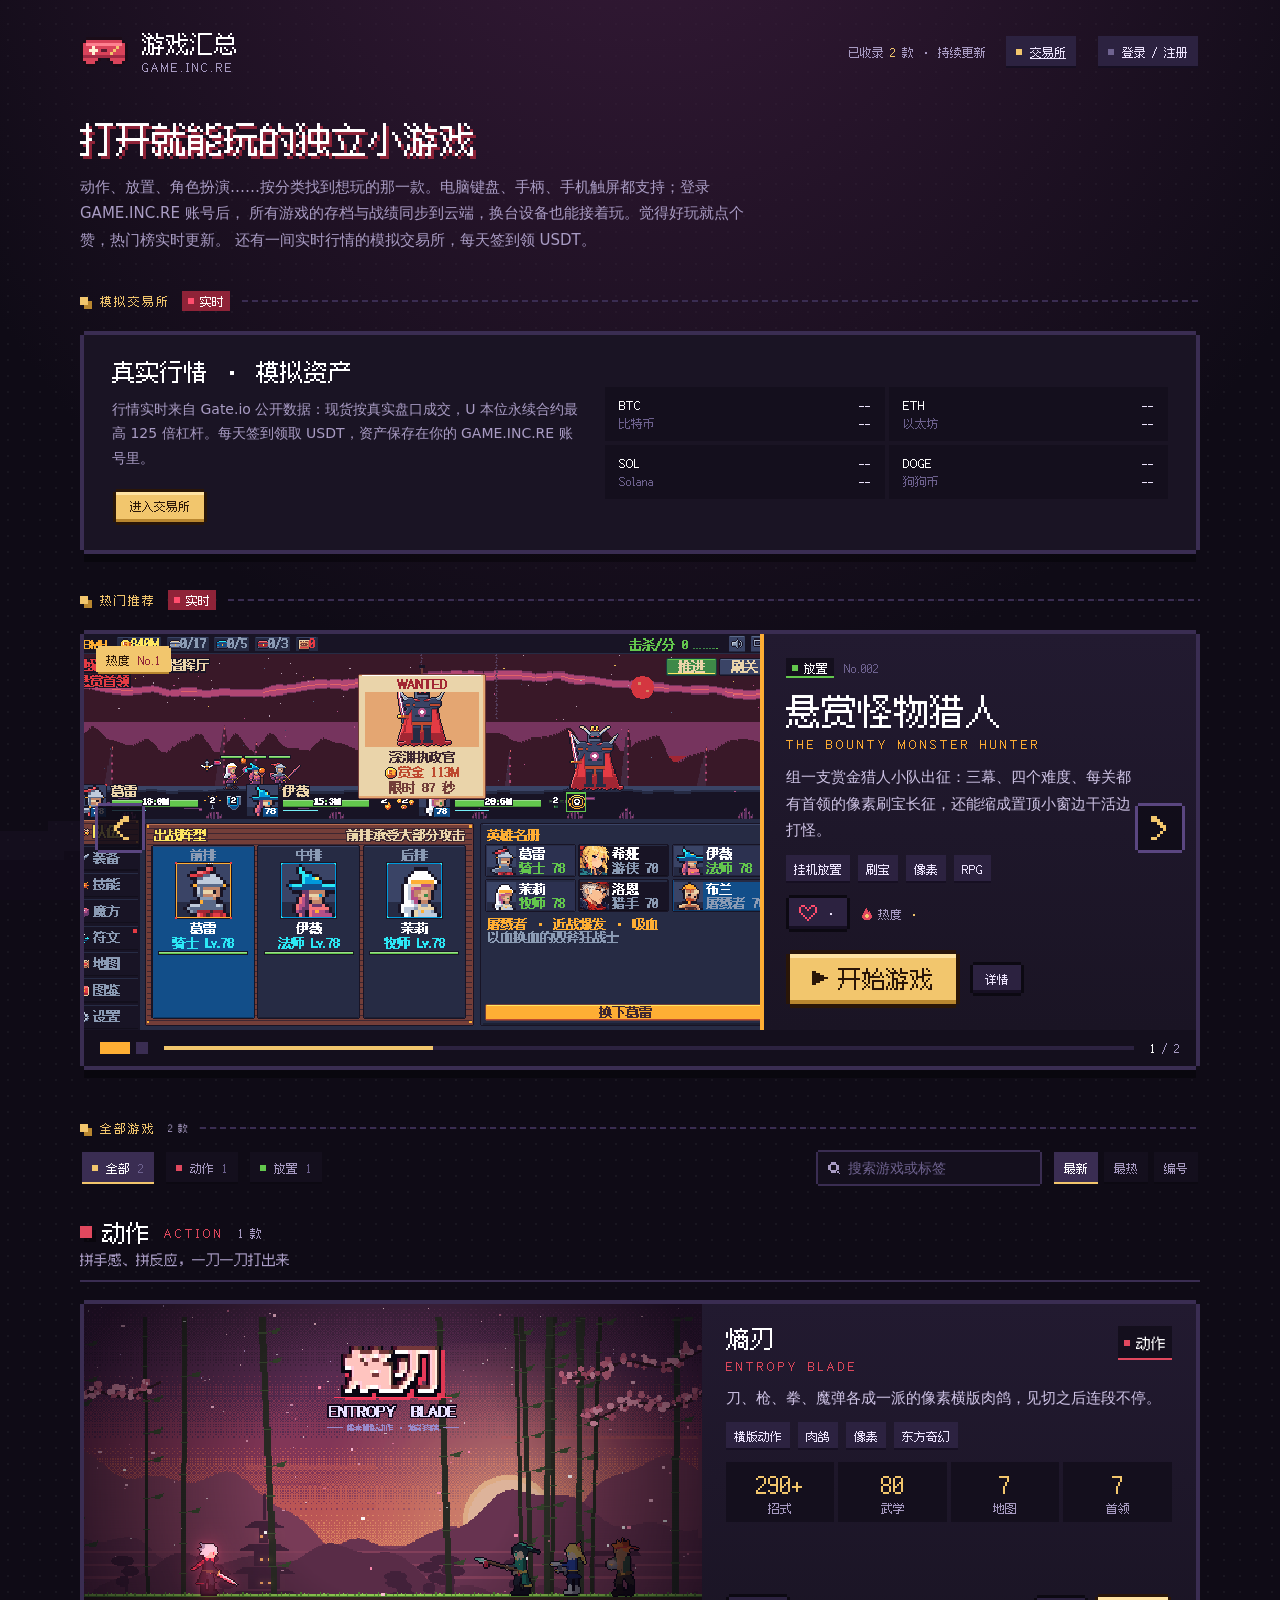
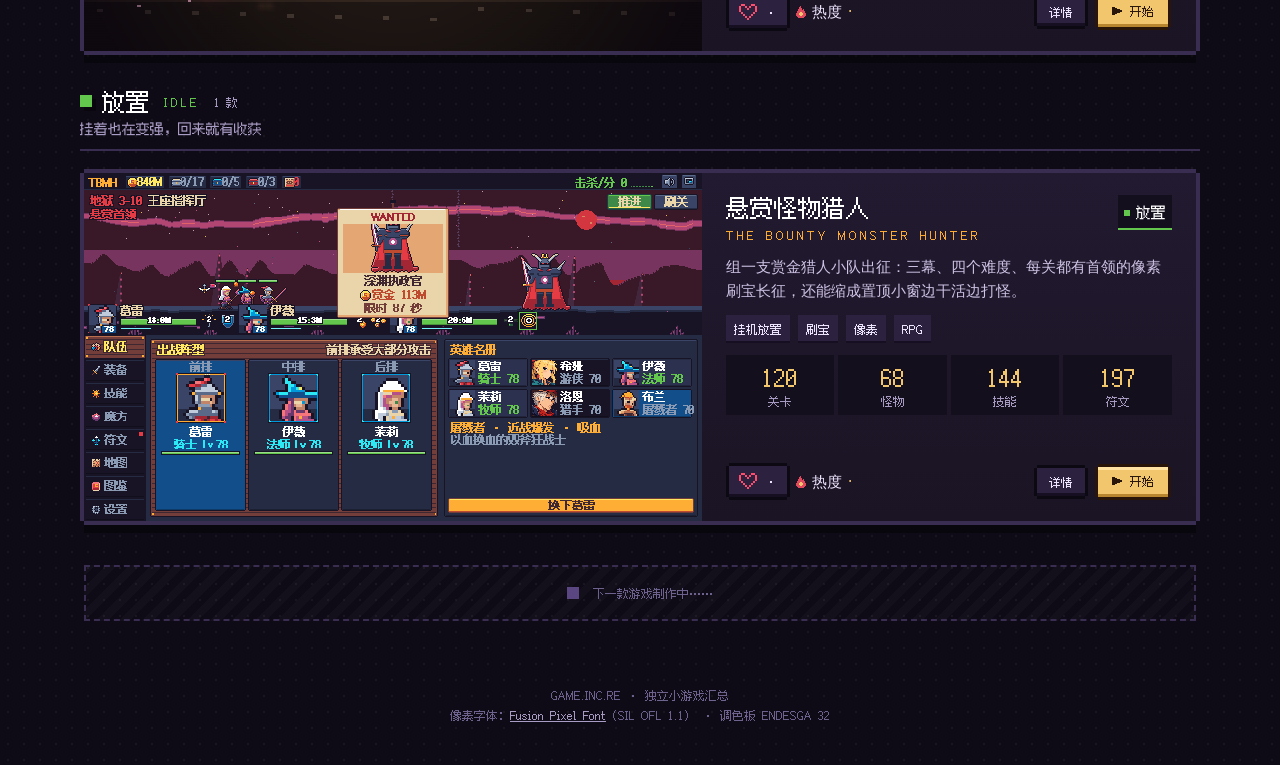
==== index.html @ 5e783536 "feat: add phase A simulated exchange Add Gate.io spot trading, daily check-in rewards, account trans" ====
<!DOCTYPE html>
<!-- GAME.INC.RE 汇总页：游戏目录、账号与模拟交易所入口。
     模拟交易所卡片使用原有像素组件，行情直接来自 Gate.io（规格 10）。
     交易资产摘要由 hub/account-ui.js 使用全站会话读取。 -->
<html lang="zh-CN">
  <head>
    <meta charset="utf-8" />
    <meta name="viewport" content="width=device-width, initial-scale=1, viewport-fit=cover" />
    <title>游戏汇总 · GAME.INC.RE</title>
    <meta
      name="description"
      content="打开就能玩的独立小游戏合集：像素横版动作肉鸽《熵刃》、像素挂机刷宝《悬赏怪物猎人》，更多游戏持续更新。电脑键盘、手柄、手机触屏都能玩。"
    />
    <meta name="theme-color" content="#0f0b16" />
    <meta property="og:type" content="website" />
    <meta property="og:site_name" content="游戏汇总 · GAME.INC.RE" />
    <meta property="og:title" content="游戏汇总 · GAME.INC.RE" />
    <meta property="og:description" content="打开就能玩的独立小游戏合集，热门游戏实时排行，按分类找到想玩的那一款。" />
    <meta property="og:url" content="https://game.inc.re/" />
    <meta property="og:image" content="https://game.inc.re/hub/entropy-blade-cover.png" />
    <meta name="twitter:card" content="summary_large_image" />
    <link rel="icon" type="image/svg+xml" href="hub/favicon.svg" />
    <link rel="apple-touch-icon" href="hub/icon-180.png" />
    <link rel="preload" href="hub/fusion-pixel-12.woff2" as="font" type="font/woff2" crossorigin />
    <style>
      @font-face {
        font-family: "FusionPixel";
        src: url("hub/fusion-pixel-12.woff2") format("woff2");
        font-display: swap;
      }
      :root {
        --bg: #0f0b16;
        --ink: #efe6ff;
        --muted: #a99cc4;
        --dim: #6f6390;
        --card: #1a1424;
        --card2: #221a30;
        --line: #3a2d52;
        --line-hi: #5a4680;
        --well: #140f1d;
        --chip: #2c2240;
        --gold: #f2c66d;
        --gold-d: #b8862f;
        --red: #e0485e;
        --red-d: #8f2338;
        --heart: #ff4d6d;
        --up: #63c74d;
        --down: #e0485e;
        --px: "FusionPixel", "Microsoft YaHei", "PingFang SC", monospace;
        --sans:
          system-ui, -apple-system, "PingFang SC", "Hiragino Sans GB", "Microsoft YaHei", "Noto Sans CJK SC", sans-serif;
      }
      * {
        box-sizing: border-box;
      }
      html {
        -webkit-text-size-adjust: 100%;
        scroll-behavior: smooth;
      }
      body {
        margin: 0;
        min-height: 100vh;
        color: var(--ink);
        font: 15px/1.75 var(--sans);
        background:
          radial-gradient(ellipse 90% 60% at 50% -12%, #3b1c3c 0%, rgba(59, 28, 60, 0) 70%),
          radial-gradient(rgba(255, 255, 255, 0.045) 1px, transparent 1.5px) 0 0 / 16px 16px,
          var(--bg);
        padding: env(safe-area-inset-top) env(safe-area-inset-right) env(safe-area-inset-bottom)
          env(safe-area-inset-left);
        overflow-x: hidden;
      }
      a {
        color: inherit;
      }
      img {
        display: block;
        max-width: 100%;
        height: auto;
      }
      button {
        font-family: inherit;
      }
      .px {
        font-family: var(--px);
        -webkit-font-smoothing: none;
        font-smooth: never;
        letter-spacing: 0;
      }
      .wrap {
        width: min(1120px, 100% - 40px);
        margin: 0 auto;
        position: relative;
        z-index: 1;
      }
      [hidden] {
        display: none !important;
      }
      .vh {
        position: absolute;
        width: 1px;
        height: 1px;
        overflow: hidden;
        clip-path: inset(50%);
        white-space: nowrap;
      }

      /* pixel frame: notched corners via four offset shadows */
      .frame {
        background: var(--card);
        box-shadow:
          0 -4px 0 0 var(--line),
          0 4px 0 0 var(--line),
          -4px 0 0 0 var(--line),
          4px 0 0 0 var(--line),
          0 12px 0 0 rgba(0, 0, 0, 0.35);
      }

      /* sky */
      #sky {
        position: fixed;
        inset: 0;
        pointer-events: none;
        z-index: 0;
        overflow: hidden;
      }
      #sky i {
        position: absolute;
        width: 2px;
        height: 2px;
        background: #fff;
        opacity: 0;
        animation: tw 4s steps(4) infinite;
      }
      #sky i.b {
        width: 4px;
        height: 4px;
        background: var(--gold);
      }
      @keyframes tw {
        0%,
        100% {
          opacity: 0;
        }
        50% {
          opacity: 0.8;
        }
      }
      .hills {
        position: fixed;
        left: 0;
        right: 0;
        bottom: 0;
        height: 22vh;
        min-height: 120px;
        pointer-events: none;
        z-index: 0;
        opacity: 0.4;
      }
      .hills svg {
        width: 100%;
        height: 100%;
        display: block;
      }

      /* header */
      .top {
        display: flex;
        align-items: center;
        justify-content: space-between;
        gap: 16px;
        padding: 28px 0 8px;
      }
      .brand {
        display: flex;
        align-items: center;
        gap: 14px;
        text-decoration: none;
      }
      .brand img {
        width: 48px;
        height: 48px;
        image-rendering: pixelated;
      }
      .brand b {
        display: block;
        font-size: 24px;
        line-height: 24px;
        font-weight: normal;
        color: #fff;
      }
      .brand small {
        display: block;
        font-size: 12px;
        line-height: 12px;
        margin-top: 6px;
        color: var(--muted);
        letter-spacing: 2px;
      }
      .count {
        font-size: 12px;
        color: var(--muted);
      }
      .count b {
        color: var(--gold);
        font-weight: normal;
      }
      .top-r {
        display: flex;
        align-items: center;
        gap: 18px;
      }
      .acct {
        display: inline-flex;
        align-items: center;
        gap: 8px;
        margin: 2px;
        padding: 8px 10px;
        border: 0;
        font: 12px/12px var(--px);
        color: var(--ink);
        background: var(--chip);
        cursor: pointer;
        box-shadow:
          0 -2px 0 0 var(--chip),
          0 2px 0 0 #160f22;
      }
      .acct:hover,
      .acct:focus-visible {
        outline: 0;
        background: var(--line);
        box-shadow:
          0 -2px 0 0 var(--line),
          0 2px 0 0 #160f22;
      }
      .acct i {
        width: 6px;
        height: 6px;
        background: var(--dim);
      }
      .acct.on i {
        background: var(--gold);
      }
      .acct.warn i {
        background: var(--red);
      }
      .acct i.xi {
        background: var(--gold);
      }
      /* 模拟交易所入口，规格 10.2 的像素组件与尺寸。 */
      .xch {
        margin: 8px 0 40px;
      }
      .xch-card {
        display: grid;
        grid-template-columns: minmax(0, 1fr) minmax(0, 1.2fr);
        gap: 24px;
        padding: 24px 28px;
        margin: 4px;
      }
      .xch-text h3 {
        margin: 0;
        font-size: 24px;
        line-height: 24px;
        font-weight: normal;
        color: #fff;
      }
      .xch-text p {
        margin: 14px 0 18px;
        color: var(--muted);
        font-size: 14px;
      }
      .xch-tk {
        display: grid;
        grid-template-columns: repeat(2, minmax(0, 1fr));
        gap: 4px;
        margin: 0;
        padding: 0;
        list-style: none;
        align-content: center;
      }
      .xch-tk li {
        display: grid;
        grid-template-columns: 1fr auto;
        gap: 6px 10px;
        padding: 12px 14px;
        background: var(--well);
      }
      .xch-tk a {
        display: contents;
        text-decoration: none;
      }
      .xch-tk b {
        font: 12px/12px var(--px);
        font-weight: normal;
        color: #fff;
      }
      .xch-tk .p {
        font: 12px/12px var(--px);
        color: var(--ink);
        text-align: right;
      }
      .xch-tk .c {
        grid-column: 2;
        font: 12px/12px var(--px);
        text-align: right;
      }
      .xch-tk .c.up {
        color: var(--up);
      }
      .xch-tk .c.down {
        color: var(--down);
      }
      .xch-tk small {
        font: 12px/12px var(--px);
        color: var(--dim);
      }
      @media (max-width: 860px) {
        .xch-card {
          grid-template-columns: 1fr;
          padding: 20px;
        }
      }

      .intro {
        padding: 30px 0 30px;
      }
      .intro h1 {
        margin: 0;
        font-size: 36px;
        line-height: 48px;
        font-weight: normal;
        color: #fff;
        text-shadow: 3px 3px 0 var(--red-d);
      }
      .intro p {
        margin: 12px 0 0;
        max-width: 46em;
        color: var(--muted);
      }

      .sec {
        display: flex;
        align-items: center;
        gap: 12px;
        margin: 0 0 24px;
        font-size: 12px;
        line-height: 12px;
        font-weight: normal;
        color: var(--gold);
        letter-spacing: 2px;
      }
      .sec::before {
        content: "";
        width: 8px;
        height: 8px;
        background: var(--gold);
        box-shadow: 4px 4px 0 var(--gold-d);
      }
      .sec::after {
        content: "";
        flex: 1;
        height: 2px;
        background: repeating-linear-gradient(90deg, var(--line) 0 6px, transparent 6px 10px);
        order: 9;
      }
      .sec small {
        color: var(--muted);
        letter-spacing: 0;
      }
      .live {
        display: inline-flex;
        align-items: center;
        gap: 6px;
        padding: 4px 6px;
        color: #fff;
        background: var(--red-d);
        letter-spacing: 0;
      }
      .live i {
        width: 6px;
        height: 6px;
        background: var(--heart);
        animation: blink 1.2s steps(1) infinite;
      }

      /* buttons */
      .btn {
        display: inline-flex;
        align-items: center;
        gap: 10px;
        padding: 12px 22px 14px;
        margin: 4px;
        border: 0;
        cursor: pointer;
        font: 24px/24px var(--px);
        color: #2a1608;
        text-decoration: none;
        background: var(--gold);
        box-shadow:
          inset 0 -4px 0 0 var(--gold-d),
          inset 0 4px 0 0 #ffe3a3,
          0 -4px 0 0 #2a1608,
          0 4px 0 0 #2a1608,
          -4px 0 0 0 #2a1608,
          4px 0 0 0 #2a1608;
      }
      .btn:hover {
        background: #ffd684;
      }
      .btn:active {
        transform: translateY(2px);
        box-shadow:
          inset 0 4px 0 0 var(--gold-d),
          0 -4px 0 0 #2a1608,
          0 4px 0 0 #2a1608,
          -4px 0 0 0 #2a1608,
          4px 0 0 0 #2a1608;
      }
      .btn svg {
        width: 16px;
        height: 16px;
      }
      .btn.sm {
        padding: 8px 14px 10px;
        font-size: 12px;
        line-height: 12px;
        gap: 8px;
        box-shadow:
          inset 0 -3px 0 0 var(--gold-d),
          inset 0 3px 0 0 #ffe3a3,
          0 -3px 0 0 #2a1608,
          0 3px 0 0 #2a1608,
          -3px 0 0 0 #2a1608,
          3px 0 0 0 #2a1608;
      }
      .btn.sm svg {
        width: 10px;
        height: 10px;
      }
      .ghost {
        display: inline-flex;
        align-items: center;
        gap: 8px;
        padding: 8px 12px;
        margin: 3px;
        border: 0;
        cursor: pointer;
        font: 12px/12px var(--px);
        color: var(--ink);
        background: var(--chip);
        box-shadow:
          0 -3px 0 0 #0c0912,
          0 3px 0 0 #0c0912,
          -3px 0 0 0 #0c0912,
          3px 0 0 0 #0c0912,
          inset 0 -3px 0 0 #160f22;
      }
      .ghost:hover,
      .ghost:focus-visible {
        outline: 0;
        background: var(--line);
      }

      /* like: pixel heart with a counter */
      .like {
        display: inline-flex;
        align-items: center;
        gap: 8px;
        margin: 3px;
        padding: 7px 10px 8px;
        border: 0;
        cursor: pointer;
        position: relative;
        font: 12px/12px var(--px);
        color: var(--ink);
        background: var(--chip);
        box-shadow:
          0 -3px 0 0 #0c0912,
          0 3px 0 0 #0c0912,
          -3px 0 0 0 #0c0912,
          3px 0 0 0 #0c0912,
          inset 0 -3px 0 0 #160f22;
      }
      .like svg {
        width: 18px;
        height: 16px;
        flex: none;
      }
      .like .o {
        fill: var(--heart);
      }
      .like .f {
        fill: transparent;
      }
      .like .h {
        fill: transparent;
      }
      .like:hover:not(:disabled) {
        background: var(--line);
      }
      .like:hover:not(:disabled) .f {
        fill: rgba(255, 77, 109, 0.35);
      }
      .like.on .f {
        fill: var(--heart);
      }
      .like.on .h {
        fill: #ffd0d9;
      }
      .like:disabled {
        cursor: default;
      }
      .like.off {
        opacity: 0.55;
      }
      .like b {
        font-weight: normal;
        min-width: 1ch;
      }
      .like.bump b {
        animation: bump 0.35s steps(3);
      }
      @keyframes bump {
        0% {
          transform: translateY(0);
        }
        40% {
          transform: translateY(-4px);
          color: var(--gold);
        }
        100% {
          transform: translateY(0);
        }
      }
      .like .sp {
        position: absolute;
        left: 18px;
        top: 14px;
        width: 4px;
        height: 4px;
        background: var(--heart);
        pointer-events: none;
        animation: pop 0.6s steps(6) forwards;
      }
      @keyframes pop {
        to {
          transform: translate(var(--dx), var(--dy));
          opacity: 0;
        }
      }

      /* hot carousel */
      .hot {
        margin-bottom: 56px;
      }
      .car {
        position: relative;
        margin: 4px;
      }
      .car-view {
        overflow: hidden;
      }
      .car-track {
        display: flex;
        margin: 0;
        padding: 0;
        list-style: none;
        transition: transform 0.55s cubic-bezier(0.2, 0.8, 0.2, 1);
      }
      .slide {
        flex: 0 0 100%;
        min-width: 0;
        display: grid;
        grid-template-columns: minmax(0, 1.55fr) minmax(0, 1fr);
      }
      .s-cover {
        position: relative;
        display: block;
        overflow: hidden;
        background: #000;
      }
      .s-cover img {
        width: 100%;
        height: 100%;
        aspect-ratio: 16 / 9;
        object-fit: cover;
        image-rendering: pixelated;
        transition: transform 0.3s steps(3);
      }
      .s-cover:hover img,
      .s-cover:focus-visible img {
        transform: scale(1.03);
      }
      .rank {
        position: absolute;
        left: 14px;
        top: 14px;
        display: inline-flex;
        align-items: center;
        gap: 8px;
        padding: 6px 8px;
        font: 12px/12px var(--px);
        color: #2a1608;
        background: var(--gold);
        box-shadow:
          0 -2px 0 0 var(--gold),
          0 2px 0 0 var(--gold-d),
          -2px 0 0 0 var(--gold),
          2px 0 0 0 var(--gold);
      }
      .rank b {
        font-weight: normal;
        color: var(--red-d);
      }
      .ribbon {
        position: absolute;
        right: 0;
        top: 18px;
        padding: 5px 10px 5px 14px;
        font: 12px/12px var(--px);
        color: #fff;
        background: var(--red);
        clip-path: polygon(8px 0, 100% 0, 100% 100%, 8px 100%, 0 50%);
      }
      .play {
        position: absolute;
        left: 50%;
        top: 50%;
        width: 72px;
        height: 72px;
        margin: -36px 0 0 -36px;
        background: rgba(15, 11, 22, 0.72);
        opacity: 0;
        transition: opacity 0.12s steps(2);
        box-shadow:
          0 -4px 0 0 var(--gold),
          0 4px 0 0 var(--gold),
          -4px 0 0 0 var(--gold),
          4px 0 0 0 var(--gold);
      }
      .play svg {
        width: 100%;
        height: 100%;
      }
      .s-cover:hover .play,
      .s-cover:focus-visible .play,
      .c-cover:hover .play,
      .c-cover:focus-visible .play {
        opacity: 1;
      }
      .s-info {
        display: flex;
        flex-direction: column;
        gap: 14px;
        padding: 24px 64px 22px 26px;
        background: linear-gradient(180deg, var(--card2), var(--card));
        box-shadow: inset 4px 0 0 0 var(--c);
        min-width: 0;
      }
      .kicker {
        display: flex;
        flex-wrap: wrap;
        align-items: center;
        gap: 10px;
        font-size: 12px;
        line-height: 12px;
        color: var(--dim);
      }
      .badge {
        background: var(--red);
        color: #fff;
        padding: 4px 6px;
        box-shadow:
          0 -2px 0 0 var(--red),
          0 2px 0 0 var(--red-d);
      }
      .cat {
        display: inline-flex;
        align-items: center;
        gap: 6px;
        padding: 4px 6px;
        color: #fff;
        background: #140f1d;
        box-shadow: inset 0 -2px 0 0 var(--cc);
      }
      .cat::before {
        content: "";
        width: 6px;
        height: 6px;
        background: var(--cc);
      }
      .s-info h3 {
        margin: 0;
        font-size: 36px;
        line-height: 36px;
        font-weight: normal;
        color: #fff;
      }
      .s-info h3 small,
      .card h3 small {
        display: block;
        margin-top: 10px;
        font-size: 12px;
        line-height: 12px;
        color: var(--c);
        letter-spacing: 3px;
      }
      .pitch {
        margin: 0;
        color: #cfc4e6;
        font-size: 15px;
      }
      .tags {
        display: flex;
        flex-wrap: wrap;
        gap: 8px;
        margin: 0;
        padding: 0;
        list-style: none;
      }
      .tags li {
        font-size: 12px;
        line-height: 12px;
        padding: 6px 8px;
        color: var(--ink);
        background: var(--chip);
        box-shadow:
          0 -2px 0 0 var(--chip),
          0 2px 0 0 #160f22;
      }
      .meta {
        display: flex;
        flex-wrap: wrap;
        align-items: center;
        gap: 12px;
        font-size: 12px;
        line-height: 12px;
        color: var(--muted);
      }
      .heat {
        display: inline-flex;
        align-items: center;
        gap: 6px;
      }
      .heat svg {
        width: 10px;
        height: 12px;
      }
      .heat b {
        color: var(--gold);
        font-weight: normal;
      }
      .acts {
        display: flex;
        flex-wrap: wrap;
        align-items: center;
        gap: 10px;
        margin-top: auto;
        padding-top: 4px;
      }
      .car-btn {
        position: absolute;
        top: calc(50% - 44px);
        z-index: 2;
        width: 44px;
        height: 44px;
        padding: 10px;
        border: 0;
        cursor: pointer;
        background: rgba(15, 11, 22, 0.82);
        box-shadow:
          0 -3px 0 0 var(--line-hi),
          0 3px 0 0 var(--line-hi),
          -3px 0 0 0 var(--line-hi),
          3px 0 0 0 var(--line-hi);
      }
      .car-btn:hover,
      .car-btn:focus-visible {
        outline: 0;
        background: var(--line);
        box-shadow:
          0 -3px 0 0 var(--gold),
          0 3px 0 0 var(--gold),
          -3px 0 0 0 var(--gold),
          3px 0 0 0 var(--gold);
      }
      .car-btn svg {
        display: block;
        width: 24px;
        height: 24px;
      }
      .car-btn path {
        fill: var(--gold);
      }
      .car-btn.prev {
        left: 14px;
      }
      .car-btn.next {
        right: 14px;
      }
      .car-foot {
        display: flex;
        align-items: center;
        gap: 16px;
        padding: 12px 16px;
        background: var(--well);
      }
      .car-dots {
        display: flex;
        gap: 6px;
        margin: 0;
        padding: 0;
        list-style: none;
      }
      .car-dots button {
        display: block;
        width: 12px;
        height: 12px;
        padding: 0;
        border: 0;
        cursor: pointer;
        background: var(--line);
        transition: width 0.2s steps(4);
      }
      .car-dots button[aria-current="true"] {
        width: 30px;
        background: var(--c, var(--gold));
      }
      .car-dots button:focus-visible {
        outline: 2px solid var(--gold);
        outline-offset: 2px;
      }
      .car-bar {
        flex: 1;
        height: 4px;
        background: var(--chip);
      }
      .car-bar i {
        display: block;
        height: 100%;
        width: 0;
        background: var(--gold);
      }
      .car-num {
        font-size: 12px;
        line-height: 12px;
        color: var(--muted);
      }
      .car-num b {
        color: #fff;
        font-weight: normal;
      }

      /* all games */
      .toolbar {
        display: flex;
        flex-wrap: wrap;
        align-items: center;
        justify-content: space-between;
        gap: 14px;
        margin: -8px 0 8px;
      }
      .chips {
        display: flex;
        flex-wrap: wrap;
        gap: 8px;
      }
      .chip {
        display: inline-flex;
        align-items: center;
        gap: 8px;
        margin: 2px;
        padding: 8px 10px;
        border: 0;
        cursor: pointer;
        font: 12px/12px var(--px);
        color: var(--muted);
        background: var(--well);
        box-shadow:
          0 -2px 0 0 var(--well),
          0 2px 0 0 #0c0912;
      }
      .chip i {
        width: 6px;
        height: 6px;
        background: var(--cc, var(--gold));
      }
      .chip em {
        font-style: normal;
        color: var(--dim);
      }
      .chip:hover,
      .chip:focus-visible {
        outline: 0;
        color: var(--ink);
        background: var(--chip);
      }
      .chip[aria-pressed="true"] {
        color: #fff;
        background: var(--line);
        box-shadow:
          0 -2px 0 0 var(--line),
          0 2px 0 0 var(--cc, var(--gold));
      }
      .tools-r {
        display: flex;
        flex-wrap: wrap;
        align-items: center;
        gap: 10px;
      }
      .search {
        display: flex;
        align-items: center;
        gap: 8px;
        margin: 2px;
        padding: 0 10px;
        background: var(--well);
        box-shadow:
          0 -2px 0 0 var(--line),
          0 2px 0 0 var(--line),
          -2px 0 0 0 var(--line),
          2px 0 0 0 var(--line);
      }
      .search:focus-within {
        box-shadow:
          0 -2px 0 0 var(--gold),
          0 2px 0 0 var(--gold),
          -2px 0 0 0 var(--gold),
          2px 0 0 0 var(--gold);
      }
      .search svg {
        width: 12px;
        height: 12px;
        flex: none;
      }
      .search input {
        width: 13em;
        padding: 8px 0;
        border: 0;
        outline: 0;
        font: 14px/16px var(--sans);
        color: var(--ink);
        background: transparent;
      }
      .search input::placeholder {
        color: var(--dim);
      }
      .sort {
        display: flex;
        gap: 2px;
      }
      .group {
        margin-top: 34px;
      }
      .g-hd {
        display: flex;
        flex-wrap: wrap;
        align-items: baseline;
        gap: 6px 14px;
        margin: 0 0 18px;
        padding-bottom: 12px;
        box-shadow: inset 0 -2px 0 0 var(--line);
      }
      .g-hd h3 {
        margin: 0;
        display: flex;
        align-items: center;
        gap: 10px;
        font-size: 24px;
        line-height: 24px;
        font-weight: normal;
        color: #fff;
      }
      .g-hd h3::before {
        content: "";
        width: 12px;
        height: 12px;
        background: var(--cc);
        box-shadow: 4px 4px 0 rgba(0, 0, 0, 0.4);
      }
      .g-hd small {
        font-size: 12px;
        line-height: 12px;
        color: var(--cc);
        letter-spacing: 3px;
      }
      .g-hd span {
        font-size: 12px;
        line-height: 12px;
        color: var(--muted);
      }
      .g-hd p {
        flex-basis: 100%;
        margin: 0;
        font-size: 14px;
        line-height: 20px;
        color: var(--muted);
      }
      .grid {
        display: grid;
        grid-template-columns: repeat(auto-fill, minmax(300px, 1fr));
        gap: 24px;
      }
      .card {
        display: flex;
        flex-direction: column;
        margin: 4px;
        transition:
          transform 0.12s steps(2),
          box-shadow 0.12s steps(2);
      }
      .card:hover {
        transform: translateY(-4px);
        box-shadow:
          0 -4px 0 0 var(--c),
          0 4px 0 0 var(--c),
          -4px 0 0 0 var(--c),
          4px 0 0 0 var(--c),
          0 16px 0 0 rgba(0, 0, 0, 0.35);
      }
      .c-cover {
        position: relative;
        display: block;
        overflow: hidden;
        background: #000;
      }
      .c-cover img {
        width: 100%;
        aspect-ratio: 16 / 9;
        object-fit: cover;
        image-rendering: pixelated;
        transition: transform 0.3s steps(3);
      }
      .card:hover .c-cover img {
        transform: scale(1.04);
      }
      .c-body {
        flex: 1;
        display: flex;
        flex-direction: column;
        gap: 12px;
        padding: 18px 18px 16px;
        background: linear-gradient(180deg, var(--card2), var(--card));
      }
      .c-top {
        display: flex;
        align-items: flex-start;
        justify-content: space-between;
        gap: 10px;
      }
      .card h3 {
        margin: 0;
        font-size: 24px;
        line-height: 24px;
        font-weight: normal;
        color: #fff;
      }
      .c-top .cat {
        flex: none;
        white-space: nowrap;
      }
      /* a category with a single game gets one wide card instead of a lone column */
      .grid.solo {
        grid-template-columns: 1fr;
      }
      .grid.solo .card {
        display: grid;
        grid-template-columns: minmax(0, 1.25fr) minmax(0, 1fr);
      }
      .grid.solo .c-cover img {
        height: 100%;
      }
      .grid.solo .c-body {
        padding: 22px 24px 20px;
        gap: 14px;
      }
      .grid.solo .card .pitch {
        font-size: 15px;
        line-height: 24px;
      }
      .card .pitch {
        font-size: 14px;
        line-height: 22px;
      }
      .c-foot {
        display: flex;
        flex-wrap: wrap;
        align-items: center;
        justify-content: space-between;
        gap: 8px;
        margin-top: auto;
        padding-top: 4px;
      }
      .c-foot div {
        display: flex;
        align-items: center;
        gap: 6px;
      }
      .empty {
        margin: 40px 0;
        padding: 30px;
        text-align: center;
        color: var(--muted);
        background: var(--well);
      }

      .slot {
        margin: 40px 4px 0;
        padding: 22px;
        display: flex;
        align-items: center;
        justify-content: center;
        gap: 14px;
        color: var(--dim);
        font-size: 12px;
        line-height: 12px;
        background: repeating-linear-gradient(135deg, rgba(255, 255, 255, 0.025) 0 8px, transparent 8px 16px);
        outline: 2px dashed var(--line);
        outline-offset: -2px;
      }
      .slot i {
        width: 12px;
        height: 12px;
        background: var(--line-hi);
        animation: blink 1.2s steps(1) infinite;
      }
      @keyframes blink {
        50% {
          opacity: 0;
        }
      }

      /* toast */
      .toast {
        position: fixed;
        left: 50%;
        bottom: 24px;
        z-index: 30;
        transform: translateX(-50%);
        padding: 10px 16px;
        font: 12px/16px var(--px);
        color: #fff;
        background: #140f1d;
        box-shadow:
          0 -3px 0 0 var(--line-hi),
          0 3px 0 0 var(--line-hi),
          -3px 0 0 0 var(--line-hi),
          3px 0 0 0 var(--line-hi);
      }

      /* dialogs */
      .dlg {
        width: min(440px, 100% - 40px);
        max-height: calc(100% - 40px);
        padding: 0;
        border: 0;
        background: transparent;
        color: var(--ink);
        overflow: visible;
      }
      .dlg::backdrop {
        background: rgba(8, 5, 14, 0.72);
      }
      .dlg-in {
        padding: 26px 28px 28px;
        background: linear-gradient(180deg, var(--card2), var(--card));
      }
      .dlg-hd {
        display: flex;
        align-items: flex-start;
        justify-content: space-between;
        gap: 16px;
      }
      .dlg-hd h2 {
        margin: 0;
        font-size: 24px;
        line-height: 24px;
        font-weight: normal;
        color: #fff;
      }
      .dlg-hd small {
        display: block;
        margin-top: 8px;
        font-size: 12px;
        line-height: 12px;
        color: var(--muted);
        letter-spacing: 2px;
      }
      .x {
        flex: none;
        width: 28px;
        height: 28px;
        padding: 6px;
        border: 0;
        background: transparent;
        cursor: pointer;
      }
      .x svg {
        display: block;
        width: 16px;
        height: 16px;
      }
      .x path {
        fill: var(--muted);
      }
      .x:hover path,
      .x:focus-visible path {
        fill: var(--ink);
      }
      .tabs {
        display: grid;
        grid-template-columns: 1fr 1fr;
        gap: 4px;
        margin-top: 22px;
      }
      .tab {
        padding: 10px 0 9px;
        border: 0;
        font: 12px/12px var(--px);
        color: var(--muted);
        background: var(--well);
        cursor: pointer;
        box-shadow: inset 0 -2px 0 0 var(--well);
      }
      .tab[aria-selected="true"] {
        color: #fff;
        background: var(--chip);
        box-shadow: inset 0 -2px 0 0 var(--gold);
      }
      .fld {
        display: block;
        margin-top: 18px;
        font-size: 12px;
        line-height: 12px;
        color: var(--muted);
      }
      .fld input {
        display: block;
        width: calc(100% - 4px);
        margin: 10px 2px 0;
        padding: 10px 12px;
        border: 0;
        border-radius: 0;
        outline: 0;
        font: 16px/24px var(--sans);
        color: var(--ink);
        background: var(--well);
        box-shadow:
          0 -2px 0 0 var(--line),
          0 2px 0 0 var(--line),
          -2px 0 0 0 var(--line),
          2px 0 0 0 var(--line);
      }
      .fld input:focus {
        box-shadow:
          0 -2px 0 0 var(--gold),
          0 2px 0 0 var(--gold),
          -2px 0 0 0 var(--gold),
          2px 0 0 0 var(--gold);
      }
      .fld input::placeholder {
        color: var(--dim);
      }
      .dlg .btn,
      .btn2 {
        width: calc(100% - 8px);
        justify-content: center;
        margin: 26px 4px 4px;
        border: 0;
        font-family: var(--px);
        cursor: pointer;
      }
      .dlg .btn[aria-busy="true"],
      .btn2[aria-busy="true"] {
        pointer-events: none;
      }
      .btn2 {
        display: inline-flex;
        align-items: center;
        padding: 12px 22px 14px;
        font-size: 24px;
        line-height: 24px;
        color: var(--ink);
        background: var(--chip);
        box-shadow:
          inset 0 -4px 0 0 #160f22,
          inset 0 4px 0 0 var(--line-hi),
          0 -4px 0 0 #0c0912,
          0 4px 0 0 #0c0912,
          -4px 0 0 0 #0c0912,
          4px 0 0 0 #0c0912;
      }
      .btn2:hover {
        background: var(--line);
      }
      .msg {
        margin: 16px 0 0;
        min-height: 24px;
        font: 14px/24px var(--sans);
        color: var(--muted);
      }
      .msg.err {
        color: var(--red);
      }
      .msg.ok {
        color: var(--gold);
      }
      .note {
        margin: 10px 0 0;
        font-size: 12px;
        line-height: 16px;
        color: var(--dim);
      }
      .who span {
        display: block;
        font-size: 12px;
        line-height: 12px;
        color: var(--muted);
      }
      .who b {
        display: block;
        margin-top: 10px;
        font-size: 24px;
        line-height: 24px;
        font-weight: normal;
        color: #fff;
      }
      .dlg .sec {
        margin: 26px 0 14px;
      }
      .saves {
        display: grid;
        gap: 4px;
        margin: 0;
        padding: 0;
        list-style: none;
      }
      .gsave {
        display: grid;
        grid-template-columns: 1fr auto;
        gap: 8px 12px;
        padding: 12px 14px;
        background: var(--well);
        text-decoration: none;
      }
      .gsave:hover,
      .gsave:focus-visible {
        outline: 0;
        background: var(--card2);
      }
      .gname {
        font-size: 12px;
        line-height: 12px;
        color: #fff;
      }
      .gstat {
        font-size: 12px;
        line-height: 12px;
        color: var(--muted);
        text-align: right;
      }
      .gstat.warn {
        color: var(--gold);
      }
      .gsum {
        grid-column: 1 / -1;
        font: 14px/20px var(--sans);
        color: #cfc4e6;
      }

      /* game detail */
      .dlg-game {
        width: min(900px, 100% - 32px);
      }
      .dlg-game .dlg-in {
        padding: 0;
      }
      .gd-top {
        display: grid;
        grid-template-columns: minmax(0, 1.45fr) minmax(0, 1fr);
      }
      .gd-top .s-cover img {
        aspect-ratio: 16 / 9;
      }
      .gd-side {
        display: flex;
        flex-direction: column;
        gap: 14px;
        padding: 22px 22px 20px;
        box-shadow: inset 4px 0 0 0 var(--c);
      }
      .gd-side h2 {
        margin: 0;
        font-size: 36px;
        line-height: 36px;
        font-weight: normal;
        color: #fff;
      }
      .gd-side h2 small {
        display: block;
        margin-top: 10px;
        font-size: 12px;
        line-height: 12px;
        color: var(--c);
        letter-spacing: 3px;
      }
      .gd-body {
        display: grid;
        gap: 18px;
        padding: 20px 22px 24px;
      }
      .gd-body .desc {
        margin: 0;
        color: #cfc4e6;
        font-size: 14px;
      }
      .gd-close {
        position: absolute;
        right: 8px;
        top: 8px;
        z-index: 3;
        background: rgba(15, 11, 22, 0.8);
      }
      .cast {
        display: flex;
        align-items: center;
        margin: 0;
        padding: 18px 26px 16px;
        list-style: none;
        background: #0c0912;
      }
      .cast li {
        flex: 1;
        min-width: 0;
        max-width: 200px;
        margin: 0 -6px;
        display: flex;
        flex-direction: column;
        align-items: center;
        text-align: center;
      }
      .cast .pan {
        position: relative;
        display: block;
        width: 100%;
        aspect-ratio: 3 / 2;
        background: var(--line);
        clip-path: polygon(14% 0, 100% 0, 86% 100%, 0 100%);
        transition:
          background 0.15s,
          transform 0.15s;
      }
      .cast .pan img {
        position: absolute;
        left: 2px;
        top: 2px;
        width: calc(100% - 4px);
        height: calc(100% - 4px);
        object-fit: cover;
        object-position: 52% 30%;
        clip-path: polygon(14% 0, 100% 0, 86% 100%, 0 100%);
        filter: saturate(0.6) brightness(0.72);
        transition: filter 0.15s;
      }
      .cast .pan.pixel img {
        image-rendering: pixelated;
        object-position: 50% 28%;
        background: #1a1424;
      }
      .cast li:hover .pan {
        background: var(--cc);
        transform: translateY(-4px);
      }
      .cast li:hover .pan img {
        filter: none;
      }
      .cast b {
        margin-top: 12px;
        font-size: 12px;
        line-height: 12px;
        font-weight: normal;
        color: var(--cc);
      }
      .cast .sub {
        margin-top: 6px;
        font-size: 12px;
        line-height: 12px;
        color: var(--muted);
        white-space: nowrap;
      }
      .facts {
        display: grid;
        grid-template-columns: repeat(4, 1fr);
        gap: 4px;
        margin: 0;
      }
      .facts div {
        display: flex;
        flex-direction: column-reverse;
        background: var(--well);
        padding: 10px 6px 8px;
        text-align: center;
      }
      .facts dd {
        margin: 0;
        font-size: 24px;
        line-height: 24px;
        color: var(--gold);
      }
      .facts dt {
        margin-top: 6px;
        font-size: 12px;
        line-height: 12px;
        color: var(--muted);
      }
      .plat {
        display: flex;
        flex-wrap: wrap;
        gap: 14px;
        font-size: 12px;
        line-height: 16px;
        color: var(--muted);
      }
      .plat span {
        display: inline-flex;
        align-items: center;
        gap: 6px;
      }
      .plat svg {
        width: 24px;
        height: 16px;
      }
      .keylist {
        display: grid;
        grid-template-columns: auto 1fr;
        gap: 10px 14px;
        align-items: center;
        font-size: 12px;
        line-height: 12px;
      }
      .keylist span {
        color: var(--muted);
      }
      kbd {
        display: inline-block;
        min-width: 20px;
        padding: 4px 5px 5px;
        margin-right: 4px;
        font: inherit;
        text-align: center;
        color: var(--ink);
        background: var(--chip);
        box-shadow: inset 0 -3px 0 0 #160f22;
      }
      .hint {
        font-size: 12px;
        line-height: 16px;
        color: var(--dim);
      }

      footer {
        padding: 64px 0 40px;
        font-size: 12px;
        line-height: 20px;
        color: var(--dim);
        text-align: center;
      }
      footer a {
        color: var(--muted);
      }

      @media (max-width: 900px) {
        .slide,
        .gd-top,
        .grid.solo .card {
          grid-template-columns: 1fr;
        }
        .s-info {
          padding: 20px 20px 18px;
          box-shadow: inset 0 4px 0 0 var(--c);
        }
        .gd-side {
          box-shadow: inset 0 4px 0 0 var(--c);
        }
        .car-btn {
          top: calc((100vw - 48px) * 9 / 32 - 22px);
        }
      }
      @media (max-width: 560px) {
        .wrap {
          width: calc(100% - 28px);
        }
        .top {
          padding-top: 20px;
        }
        .count {
          display: none;
        }
        .intro {
          padding: 22px 0 24px;
        }
        .intro h1 {
          font-size: 24px;
          line-height: 36px;
        }
        .s-info h3,
        .gd-side h2 {
          font-size: 24px;
          line-height: 24px;
        }
        .car-btn {
          width: 36px;
          height: 36px;
          padding: 6px;
        }
        .car-btn.prev {
          left: 8px;
        }
        .car-btn.next {
          right: 8px;
        }
        .grid {
          grid-template-columns: 1fr;
        }
        .search input {
          width: 9em;
        }
        .cast {
          padding: 14px 14px 12px;
        }
        .cast .sub {
          display: none;
        }
        .facts {
          grid-template-columns: repeat(2, 1fr);
        }
      }
      @media (prefers-reduced-motion: reduce) {
        #sky i,
        .slot i,
        .live i {
          animation: none;
          opacity: 0.4;
        }
        .car-track,
        .card,
        .c-cover img,
        .s-cover img,
        .btn,
        .car-dots button {
          transition: none;
        }
      }
    </style>
  </head>
  <body>
    <div id="sky" aria-hidden="true"></div>
    <div class="hills" aria-hidden="true">
      <svg viewBox="0 0 160 40" preserveAspectRatio="none" shape-rendering="crispEdges">
        <path
          fill="#1c1428"
          d="M0 40V26h6v-2h6v-2h8v-2h6v2h6v2h4v-4h6v-2h6v-2h4v2h6v4h6v2h8v-2h6v-4h6v-2h4v-2h6v2h4v4h6v2h6v2h6v-2h8v-4h6v2h4v4h6v2h4v14z"
        />
        <path
          fill="#140e1e"
          d="M0 40V32h8v-2h10v2h8v-2h6v-2h8v2h6v2h10v-2h8v-2h6v2h8v2h6v-2h10v-2h8v2h6v2h8v-2h8v2h10v-2h6v2h6v10z"
        />
      </svg>
    </div>

    <div class="wrap">
      <header class="top">
        <a class="brand px" href="index.html">
          <img src="hub/favicon.svg" alt="" width="48" height="48" />
          <span><b>游戏汇总</b><small>GAME.INC.RE</small></span>
        </a>
        <div class="top-r">
          <div class="count px" id="count">持续更新</div>
          <a class="acct px" href="trade/index.html" id="xch-link"><i class="xi"></i><span>交易所</span></a>
          <button class="acct px" id="acct-open" type="button" aria-haspopup="dialog"
            ><i></i><span>登录 / 注册</span></button
          >
        </div>
      </header>

      <section class="intro">
        <h1 class="px">打开就能玩的独立小游戏</h1>
        <p
          >动作、放置、角色扮演……按分类找到想玩的那一款。电脑键盘、手柄、手机触屏都支持；登录 GAME.INC.RE 账号后，
          所有游戏的存档与战绩同步到云端，换台设备也能接着玩。觉得好玩就点个赞，热门榜实时更新。
          还有一间实时行情的模拟交易所，每天签到领 USDT。</p
        >
      </section>

      <section class="xch" aria-labelledby="xch-title">
        <h2 class="sec px" id="xch-title"
          >模拟交易所 <span class="live"><i></i>实时</span></h2
        >
        <div class="xch-card frame">
          <div class="xch-text">
            <h3 class="px">真实行情 · 模拟资产</h3>
            <p
              >行情实时来自 Gate.io 公开数据：现货按真实盘口成交，U 本位永续合约最高 125 倍杠杆。每天签到领取
              USDT，资产保存在你的 GAME.INC.RE 账号里。</p
            >
            <a class="btn sm px" href="trade/index.html">进入交易所</a>
          </div>
          <ul class="xch-tk" id="xch-tk"></ul>
        </div>
      </section>

      <main>
        <section class="hot" aria-labelledby="hot-title">
          <h2 class="sec px" id="hot-title"
            >热门推荐 <span class="live"><i></i>实时</span></h2
          >
          <div class="car frame" id="car" aria-roledescription="carousel" aria-label="热门游戏">
            <div class="car-view"><ul class="car-track" id="car-track" aria-live="polite"></ul></div>
            <button class="car-btn prev" id="car-prev" type="button" aria-label="上一款"
              ><svg viewBox="0 0 8 8" shape-rendering="crispEdges">
                <path d="M5 0h2v2H5v1H4v1H3v1h1v1h1v1h2v1H5V7H4V6H3V5H2V3h1V2h1V1h1z" /></svg
            ></button>
            <button class="car-btn next" id="car-next" type="button" aria-label="下一款"
              ><svg viewBox="0 0 8 8" shape-rendering="crispEdges">
                <path d="M1 0h2v1h1v1h1v1h1v2H5v1H4v1H3v1H1V7h2V6h1V5h1V4H4V3H3V2H1z" /></svg
            ></button>
            <div class="car-foot">
              <ol class="car-dots" id="car-dots" aria-label="选择游戏"></ol>
              <div class="car-bar" aria-hidden="true"><i id="car-prog"></i></div>
              <div class="car-num px" id="car-num"></div>
            </div>
          </div>
        </section>

        <section class="all" id="all" aria-labelledby="all-title">
          <h2 class="sec px" id="all-title">全部游戏 <small id="all-count"></small></h2>
          <div class="toolbar">
            <div class="chips" id="chips" role="group" aria-label="按分类筛选"></div>
            <div class="tools-r">
              <label class="search"
                ><svg viewBox="0 0 8 8" shape-rendering="crispEdges" aria-hidden="true">
                  <path
                    fill="#a99cc4"
                    d="M2 0h3v1h1v1h1v3H6v1H5v1H2V6H1V5H0V2h1V1h1zm0 2v3h3V2zM6 6h1v1h1v1H7V7H6z"
                  /></svg
                ><span class="vh">搜索</span
                ><input id="q" type="search" placeholder="搜索游戏或标签" autocomplete="off"
              /></label>
              <div class="sort" id="sort" role="group" aria-label="排序"></div>
            </div>
          </div>
          <div id="groups"></div>
          <noscript
            ><p class="empty"
              >请开启 JavaScript 浏览游戏列表：<a href="entropy-blade/index.html">熵刃</a> ·
              <a href="tbmh/index.html">悬赏怪物猎人</a></p
            ></noscript
          >
          <div class="slot px"><i></i>下一款游戏制作中……</div>
        </section>
      </main>

      <footer class="px">
        <div>GAME.INC.RE · 独立小游戏汇总</div>
        <div
          >像素字体：<a href="https://github.com/TakWolf/fusion-pixel-font" rel="noopener">Fusion Pixel Font</a>（SIL
          OFL 1.1） · 调色板 ENDESGA 32</div
        >
      </footer>
    </div>

    <dialog class="dlg dlg-game" id="gd" aria-labelledby="gd-title">
      <div class="dlg-in frame" id="gd-in"></div>
    </dialog>

    <dialog class="dlg" id="acct" aria-labelledby="acct-title">
      <div class="dlg-in frame">
        <div class="dlg-hd">
          <div><h2 class="px" id="acct-title">账号</h2><small class="px">GAME.INC.RE 通用账号</small></div>
          <button class="x" type="button" aria-label="关闭"
            ><svg viewBox="0 0 8 8" shape-rendering="crispEdges">
              <path
                d="M0 0h2v1H0zM6 0h2v1H6zM1 1h2v1H1zM5 1h2v1H5zM2 2h2v1H2zM4 2h2v1H4zM3 3h2v2H3z
                  M2 5h2v1H2zM4 5h2v1H4zM1 6h2v1H1zM5 6h2v1H5zM0 7h2v1H0zM6 7h2v1H6z"
              /></svg
          ></button>
        </div>
        <div id="acct-guest">
          <div class="tabs" role="tablist"
            ><button class="tab" role="tab" aria-selected="true">登录</button
            ><button class="tab" role="tab" aria-selected="false">注册</button></div
          >
          <form novalidate>
            <label class="fld px"
              >用户名<input
                name="username"
                autocomplete="username"
                autocapitalize="off"
                autocorrect="off"
                spellcheck="false"
                maxlength="16"
                placeholder="3–16 位字母、数字或下划线"
            /></label>
            <label class="fld px"
              >密码<input
                name="password"
                type="password"
                maxlength="64"
                autocomplete="current-password"
                placeholder="8–64 位"
            /></label>
            <label class="fld px" hidden
              >确认密码<input
                name="confirm"
                type="password"
                maxlength="64"
                autocomplete="new-password"
                placeholder="再输入一次密码"
            /></label>
            <button class="btn px" type="submit">登录</button>
          </form>
        </div>
        <div id="acct-user" hidden>
          <p class="who px"><span>已登录</span><b></b></p>
          <h3 class="sec px">游戏存档</h3>
          <ul class="saves"></ul>
          <button class="btn2 px" type="button">退出登录</button>
        </div>
        <p class="msg" role="status" aria-live="polite"></p>
        <p class="note px"></p>
      </div>
    </dialog>
    <div class="toast" id="toast" role="status" aria-live="polite" hidden></div>
    <script src="hub/catalog.js"></script>
    <script src="hub/account-core.js"></script>
    <script src="hub/account-ui.js"></script>
    <script src="hub/hub.js"></script>
    <script src="hub/xch.js"></script>
    <script>
      // a few twinkling pixel stars in the upper sky
      (function () {
        var sky = document.getElementById("sky"),
          starCount = window.innerWidth < 600 ? 18 : 36;
        for (var i = 0; i < starCount; i++) {
          var star = document.createElement("i");
          if (Math.random() < 0.15) star.className = "b";
          star.style.left = (Math.random() * 100).toFixed(2) + "%";
          star.style.top = (Math.random() * 55).toFixed(2) + "%";
          star.style.animationDelay = (Math.random() * 4).toFixed(2) + "s";
          star.style.animationDuration = (3 + Math.random() * 4).toFixed(2) + "s";
          sky.appendChild(star);
        }
      })();
    </script>
  </body>
</html>
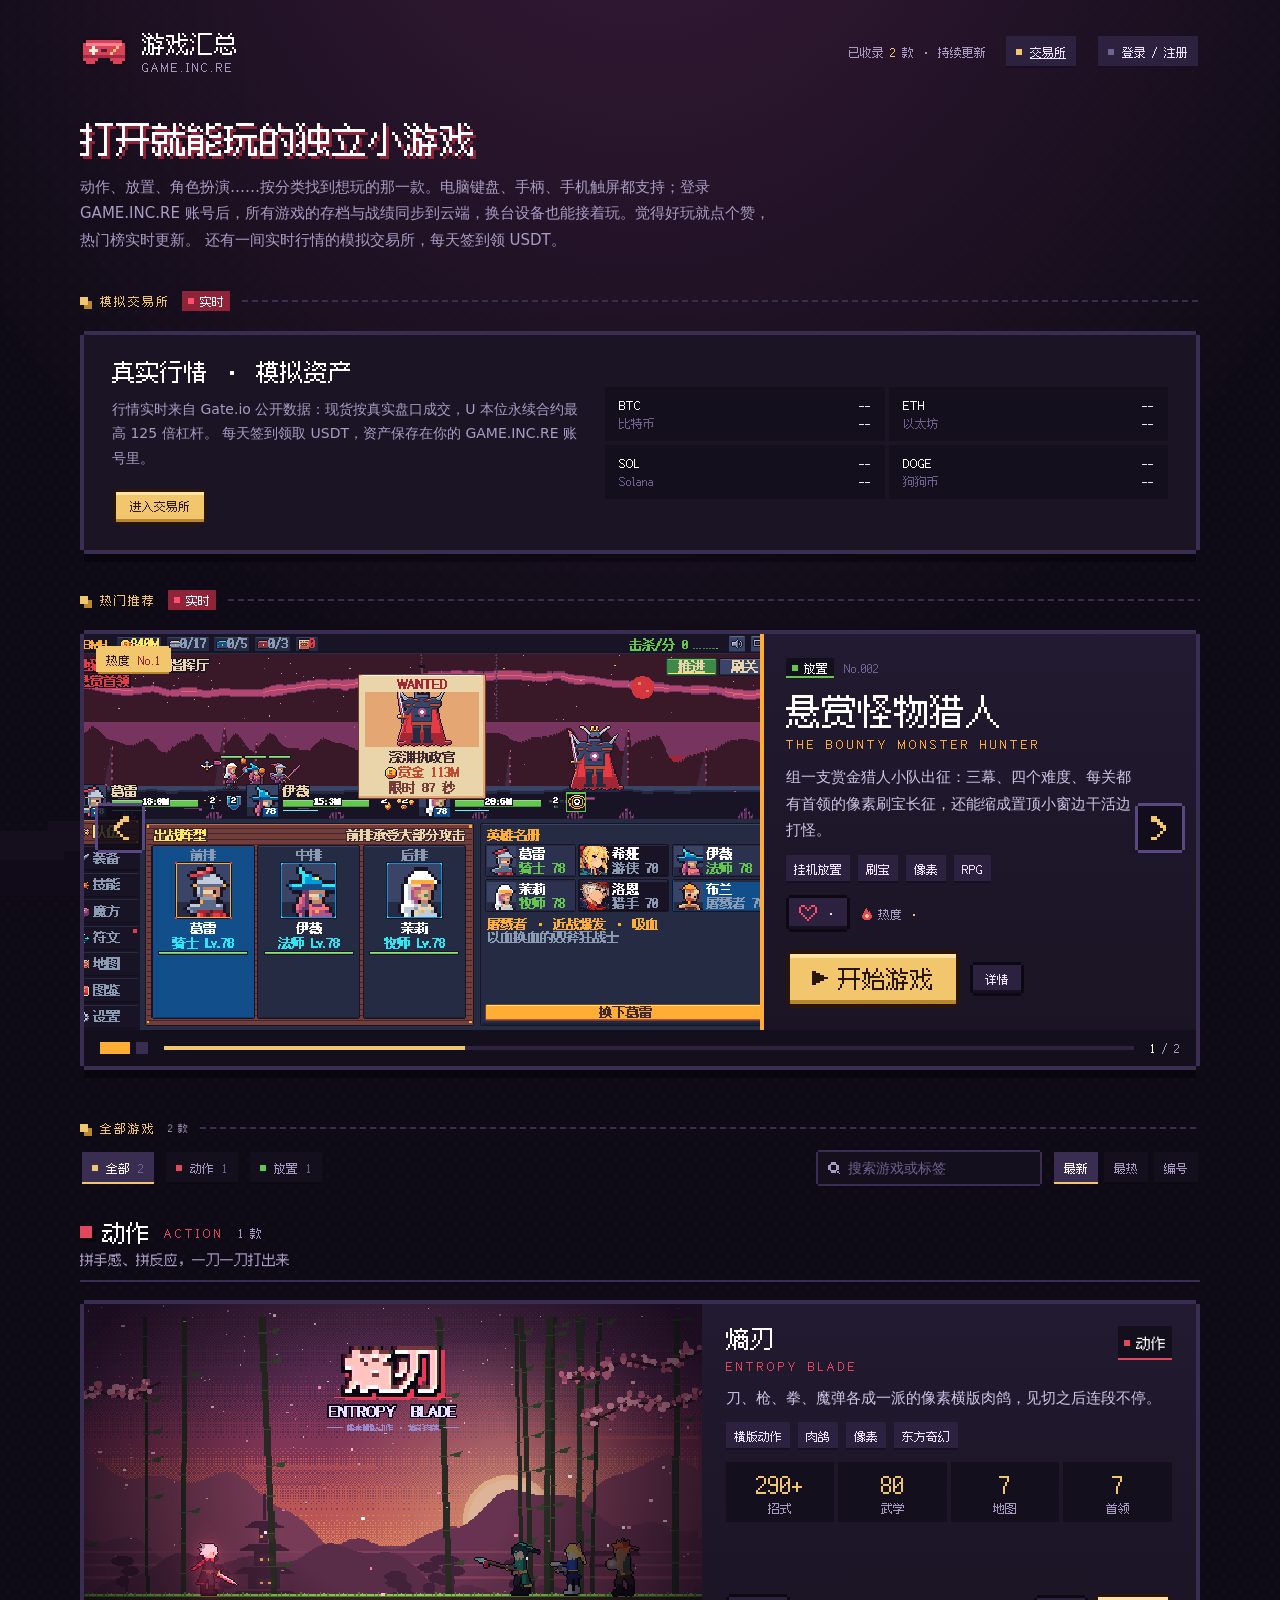
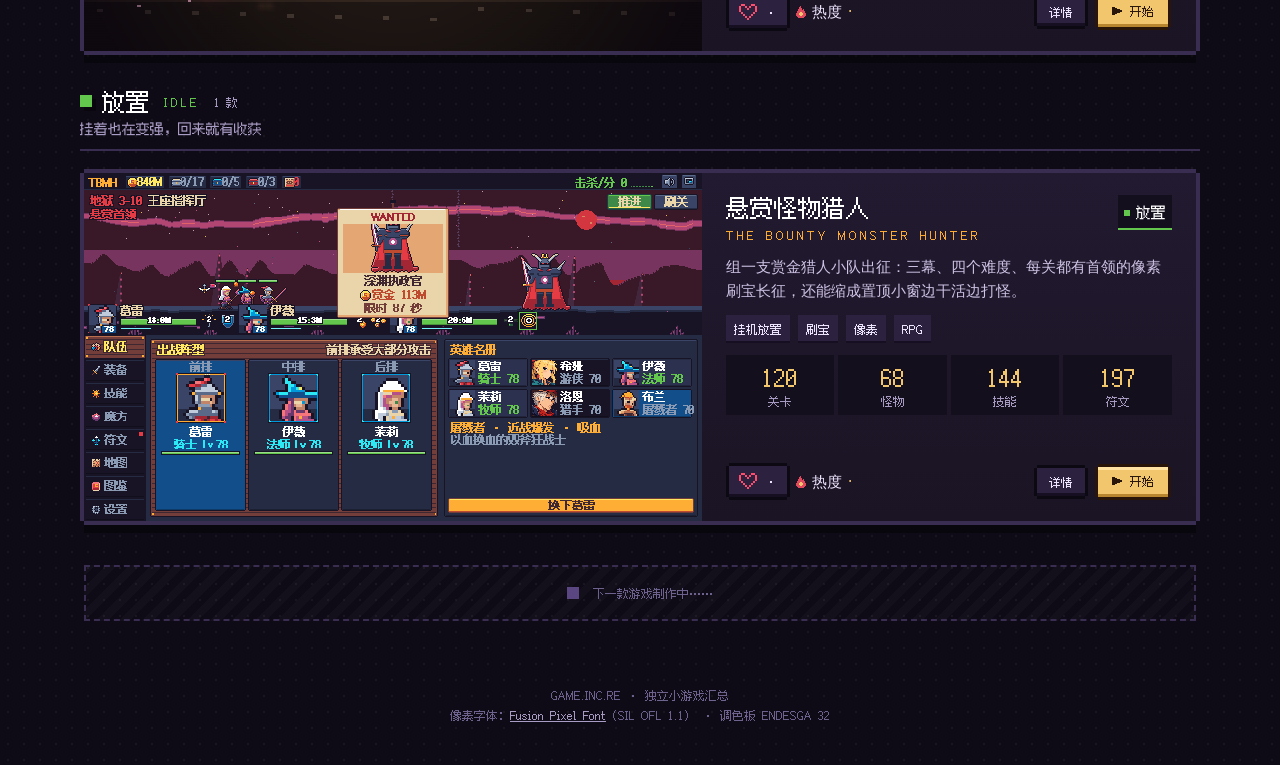
==== commit 835f2447: "fix: phase A review Co-Authored-By: Claude Opus 5.5 <noreply@anthropic.com>" ====
--- a/index.html
+++ b/index.html
@@ -1,1857 +1,470 @@
 <!DOCTYPE html>
-<!-- GAME.INC.RE 汇总页：游戏目录、账号与模拟交易所入口。
-     模拟交易所卡片使用原有像素组件，行情直接来自 Gate.io（规格 10）。
-     交易资产摘要由 hub/account-ui.js 使用全站会话读取。 -->
 <html lang="zh-CN">
-  <head>
-    <meta charset="utf-8" />
-    <meta name="viewport" content="width=device-width, initial-scale=1, viewport-fit=cover" />
-    <title>游戏汇总 · GAME.INC.RE</title>
-    <meta
-      name="description"
-      content="打开就能玩的独立小游戏合集：像素横版动作肉鸽《熵刃》、像素挂机刷宝《悬赏怪物猎人》，更多游戏持续更新。电脑键盘、手柄、手机触屏都能玩。"
-    />
-    <meta name="theme-color" content="#0f0b16" />
-    <meta property="og:type" content="website" />
-    <meta property="og:site_name" content="游戏汇总 · GAME.INC.RE" />
-    <meta property="og:title" content="游戏汇总 · GAME.INC.RE" />
-    <meta property="og:description" content="打开就能玩的独立小游戏合集，热门游戏实时排行，按分类找到想玩的那一款。" />
-    <meta property="og:url" content="https://game.inc.re/" />
-    <meta property="og:image" content="https://game.inc.re/hub/entropy-blade-cover.png" />
-    <meta name="twitter:card" content="summary_large_image" />
-    <link rel="icon" type="image/svg+xml" href="hub/favicon.svg" />
-    <link rel="apple-touch-icon" href="hub/icon-180.png" />
-    <link rel="preload" href="hub/fusion-pixel-12.woff2" as="font" type="font/woff2" crossorigin />
-    <style>
-      @font-face {
-        font-family: "FusionPixel";
-        src: url("hub/fusion-pixel-12.woff2") format("woff2");
-        font-display: swap;
-      }
-      :root {
-        --bg: #0f0b16;
-        --ink: #efe6ff;
-        --muted: #a99cc4;
-        --dim: #6f6390;
-        --card: #1a1424;
-        --card2: #221a30;
-        --line: #3a2d52;
-        --line-hi: #5a4680;
-        --well: #140f1d;
-        --chip: #2c2240;
-        --gold: #f2c66d;
-        --gold-d: #b8862f;
-        --red: #e0485e;
-        --red-d: #8f2338;
-        --heart: #ff4d6d;
-        --up: #63c74d;
-        --down: #e0485e;
-        --px: "FusionPixel", "Microsoft YaHei", "PingFang SC", monospace;
-        --sans:
-          system-ui, -apple-system, "PingFang SC", "Hiragino Sans GB", "Microsoft YaHei", "Noto Sans CJK SC", sans-serif;
-      }
-      * {
-        box-sizing: border-box;
-      }
-      html {
-        -webkit-text-size-adjust: 100%;
-        scroll-behavior: smooth;
-      }
-      body {
-        margin: 0;
-        min-height: 100vh;
-        color: var(--ink);
-        font: 15px/1.75 var(--sans);
-        background:
-          radial-gradient(ellipse 90% 60% at 50% -12%, #3b1c3c 0%, rgba(59, 28, 60, 0) 70%),
-          radial-gradient(rgba(255, 255, 255, 0.045) 1px, transparent 1.5px) 0 0 / 16px 16px,
-          var(--bg);
-        padding: env(safe-area-inset-top) env(safe-area-inset-right) env(safe-area-inset-bottom)
-          env(safe-area-inset-left);
-        overflow-x: hidden;
-      }
-      a {
-        color: inherit;
-      }
-      img {
-        display: block;
-        max-width: 100%;
-        height: auto;
-      }
-      button {
-        font-family: inherit;
-      }
-      .px {
-        font-family: var(--px);
-        -webkit-font-smoothing: none;
-        font-smooth: never;
-        letter-spacing: 0;
-      }
-      .wrap {
-        width: min(1120px, 100% - 40px);
-        margin: 0 auto;
-        position: relative;
-        z-index: 1;
-      }
-      [hidden] {
-        display: none !important;
-      }
-      .vh {
-        position: absolute;
-        width: 1px;
-        height: 1px;
-        overflow: hidden;
-        clip-path: inset(50%);
-        white-space: nowrap;
-      }
-
-      /* pixel frame: notched corners via four offset shadows */
-      .frame {
-        background: var(--card);
-        box-shadow:
-          0 -4px 0 0 var(--line),
-          0 4px 0 0 var(--line),
-          -4px 0 0 0 var(--line),
-          4px 0 0 0 var(--line),
-          0 12px 0 0 rgba(0, 0, 0, 0.35);
-      }
-
-      /* sky */
-      #sky {
-        position: fixed;
-        inset: 0;
-        pointer-events: none;
-        z-index: 0;
-        overflow: hidden;
-      }
-      #sky i {
-        position: absolute;
-        width: 2px;
-        height: 2px;
-        background: #fff;
-        opacity: 0;
-        animation: tw 4s steps(4) infinite;
-      }
-      #sky i.b {
-        width: 4px;
-        height: 4px;
-        background: var(--gold);
-      }
-      @keyframes tw {
-        0%,
-        100% {
-          opacity: 0;
-        }
-        50% {
-          opacity: 0.8;
-        }
-      }
-      .hills {
-        position: fixed;
-        left: 0;
-        right: 0;
-        bottom: 0;
-        height: 22vh;
-        min-height: 120px;
-        pointer-events: none;
-        z-index: 0;
-        opacity: 0.4;
-      }
-      .hills svg {
-        width: 100%;
-        height: 100%;
-        display: block;
-      }
-
-      /* header */
-      .top {
-        display: flex;
-        align-items: center;
-        justify-content: space-between;
-        gap: 16px;
-        padding: 28px 0 8px;
-      }
-      .brand {
-        display: flex;
-        align-items: center;
-        gap: 14px;
-        text-decoration: none;
-      }
-      .brand img {
-        width: 48px;
-        height: 48px;
-        image-rendering: pixelated;
-      }
-      .brand b {
-        display: block;
-        font-size: 24px;
-        line-height: 24px;
-        font-weight: normal;
-        color: #fff;
-      }
-      .brand small {
-        display: block;
-        font-size: 12px;
-        line-height: 12px;
-        margin-top: 6px;
-        color: var(--muted);
-        letter-spacing: 2px;
-      }
-      .count {
-        font-size: 12px;
-        color: var(--muted);
-      }
-      .count b {
-        color: var(--gold);
-        font-weight: normal;
-      }
-      .top-r {
-        display: flex;
-        align-items: center;
-        gap: 18px;
-      }
-      .acct {
-        display: inline-flex;
-        align-items: center;
-        gap: 8px;
-        margin: 2px;
-        padding: 8px 10px;
-        border: 0;
-        font: 12px/12px var(--px);
-        color: var(--ink);
-        background: var(--chip);
-        cursor: pointer;
-        box-shadow:
-          0 -2px 0 0 var(--chip),
-          0 2px 0 0 #160f22;
-      }
-      .acct:hover,
-      .acct:focus-visible {
-        outline: 0;
-        background: var(--line);
-        box-shadow:
-          0 -2px 0 0 var(--line),
-          0 2px 0 0 #160f22;
-      }
-      .acct i {
-        width: 6px;
-        height: 6px;
-        background: var(--dim);
-      }
-      .acct.on i {
-        background: var(--gold);
-      }
-      .acct.warn i {
-        background: var(--red);
-      }
-      .acct i.xi {
-        background: var(--gold);
-      }
-      /* 模拟交易所入口，规格 10.2 的像素组件与尺寸。 */
-      .xch {
-        margin: 8px 0 40px;
-      }
-      .xch-card {
-        display: grid;
-        grid-template-columns: minmax(0, 1fr) minmax(0, 1.2fr);
-        gap: 24px;
-        padding: 24px 28px;
-        margin: 4px;
-      }
-      .xch-text h3 {
-        margin: 0;
-        font-size: 24px;
-        line-height: 24px;
-        font-weight: normal;
-        color: #fff;
-      }
-      .xch-text p {
-        margin: 14px 0 18px;
-        color: var(--muted);
-        font-size: 14px;
-      }
-      .xch-tk {
-        display: grid;
-        grid-template-columns: repeat(2, minmax(0, 1fr));
-        gap: 4px;
-        margin: 0;
-        padding: 0;
-        list-style: none;
-        align-content: center;
-      }
-      .xch-tk li {
-        display: grid;
-        grid-template-columns: 1fr auto;
-        gap: 6px 10px;
-        padding: 12px 14px;
-        background: var(--well);
-      }
-      .xch-tk a {
-        display: contents;
-        text-decoration: none;
-      }
-      .xch-tk b {
-        font: 12px/12px var(--px);
-        font-weight: normal;
-        color: #fff;
-      }
-      .xch-tk .p {
-        font: 12px/12px var(--px);
-        color: var(--ink);
-        text-align: right;
-      }
-      .xch-tk .c {
-        grid-column: 2;
-        font: 12px/12px var(--px);
-        text-align: right;
-      }
-      .xch-tk .c.up {
-        color: var(--up);
-      }
-      .xch-tk .c.down {
-        color: var(--down);
-      }
-      .xch-tk small {
-        font: 12px/12px var(--px);
-        color: var(--dim);
-      }
-      @media (max-width: 860px) {
-        .xch-card {
-          grid-template-columns: 1fr;
-          padding: 20px;
-        }
-      }
-
-      .intro {
-        padding: 30px 0 30px;
-      }
-      .intro h1 {
-        margin: 0;
-        font-size: 36px;
-        line-height: 48px;
-        font-weight: normal;
-        color: #fff;
-        text-shadow: 3px 3px 0 var(--red-d);
-      }
-      .intro p {
-        margin: 12px 0 0;
-        max-width: 46em;
-        color: var(--muted);
-      }
-
-      .sec {
-        display: flex;
-        align-items: center;
-        gap: 12px;
-        margin: 0 0 24px;
-        font-size: 12px;
-        line-height: 12px;
-        font-weight: normal;
-        color: var(--gold);
-        letter-spacing: 2px;
-      }
-      .sec::before {
-        content: "";
-        width: 8px;
-        height: 8px;
-        background: var(--gold);
-        box-shadow: 4px 4px 0 var(--gold-d);
-      }
-      .sec::after {
-        content: "";
-        flex: 1;
-        height: 2px;
-        background: repeating-linear-gradient(90deg, var(--line) 0 6px, transparent 6px 10px);
-        order: 9;
-      }
-      .sec small {
-        color: var(--muted);
-        letter-spacing: 0;
-      }
-      .live {
-        display: inline-flex;
-        align-items: center;
-        gap: 6px;
-        padding: 4px 6px;
-        color: #fff;
-        background: var(--red-d);
-        letter-spacing: 0;
-      }
-      .live i {
-        width: 6px;
-        height: 6px;
-        background: var(--heart);
-        animation: blink 1.2s steps(1) infinite;
-      }
-
-      /* buttons */
-      .btn {
-        display: inline-flex;
-        align-items: center;
-        gap: 10px;
-        padding: 12px 22px 14px;
-        margin: 4px;
-        border: 0;
-        cursor: pointer;
-        font: 24px/24px var(--px);
-        color: #2a1608;
-        text-decoration: none;
-        background: var(--gold);
-        box-shadow:
-          inset 0 -4px 0 0 var(--gold-d),
-          inset 0 4px 0 0 #ffe3a3,
-          0 -4px 0 0 #2a1608,
-          0 4px 0 0 #2a1608,
-          -4px 0 0 0 #2a1608,
-          4px 0 0 0 #2a1608;
-      }
-      .btn:hover {
-        background: #ffd684;
-      }
-      .btn:active {
-        transform: translateY(2px);
-        box-shadow:
-          inset 0 4px 0 0 var(--gold-d),
-          0 -4px 0 0 #2a1608,
-          0 4px 0 0 #2a1608,
-          -4px 0 0 0 #2a1608,
-          4px 0 0 0 #2a1608;
-      }
-      .btn svg {
-        width: 16px;
-        height: 16px;
-      }
-      .btn.sm {
-        padding: 8px 14px 10px;
-        font-size: 12px;
-        line-height: 12px;
-        gap: 8px;
-        box-shadow:
-          inset 0 -3px 0 0 var(--gold-d),
-          inset 0 3px 0 0 #ffe3a3,
-          0 -3px 0 0 #2a1608,
-          0 3px 0 0 #2a1608,
-          -3px 0 0 0 #2a1608,
-          3px 0 0 0 #2a1608;
-      }
-      .btn.sm svg {
-        width: 10px;
-        height: 10px;
-      }
-      .ghost {
-        display: inline-flex;
-        align-items: center;
-        gap: 8px;
-        padding: 8px 12px;
-        margin: 3px;
-        border: 0;
-        cursor: pointer;
-        font: 12px/12px var(--px);
-        color: var(--ink);
-        background: var(--chip);
-        box-shadow:
-          0 -3px 0 0 #0c0912,
-          0 3px 0 0 #0c0912,
-          -3px 0 0 0 #0c0912,
-          3px 0 0 0 #0c0912,
-          inset 0 -3px 0 0 #160f22;
-      }
-      .ghost:hover,
-      .ghost:focus-visible {
-        outline: 0;
-        background: var(--line);
-      }
-
-      /* like: pixel heart with a counter */
-      .like {
-        display: inline-flex;
-        align-items: center;
-        gap: 8px;
-        margin: 3px;
-        padding: 7px 10px 8px;
-        border: 0;
-        cursor: pointer;
-        position: relative;
-        font: 12px/12px var(--px);
-        color: var(--ink);
-        background: var(--chip);
-        box-shadow:
-          0 -3px 0 0 #0c0912,
-          0 3px 0 0 #0c0912,
-          -3px 0 0 0 #0c0912,
-          3px 0 0 0 #0c0912,
-          inset 0 -3px 0 0 #160f22;
-      }
-      .like svg {
-        width: 18px;
-        height: 16px;
-        flex: none;
-      }
-      .like .o {
-        fill: var(--heart);
-      }
-      .like .f {
-        fill: transparent;
-      }
-      .like .h {
-        fill: transparent;
-      }
-      .like:hover:not(:disabled) {
-        background: var(--line);
-      }
-      .like:hover:not(:disabled) .f {
-        fill: rgba(255, 77, 109, 0.35);
-      }
-      .like.on .f {
-        fill: var(--heart);
-      }
-      .like.on .h {
-        fill: #ffd0d9;
-      }
-      .like:disabled {
-        cursor: default;
-      }
-      .like.off {
-        opacity: 0.55;
-      }
-      .like b {
-        font-weight: normal;
-        min-width: 1ch;
-      }
-      .like.bump b {
-        animation: bump 0.35s steps(3);
-      }
-      @keyframes bump {
-        0% {
-          transform: translateY(0);
-        }
-        40% {
-          transform: translateY(-4px);
-          color: var(--gold);
-        }
-        100% {
-          transform: translateY(0);
-        }
-      }
-      .like .sp {
-        position: absolute;
-        left: 18px;
-        top: 14px;
-        width: 4px;
-        height: 4px;
-        background: var(--heart);
-        pointer-events: none;
-        animation: pop 0.6s steps(6) forwards;
-      }
-      @keyframes pop {
-        to {
-          transform: translate(var(--dx), var(--dy));
-          opacity: 0;
-        }
-      }
-
-      /* hot carousel */
-      .hot {
-        margin-bottom: 56px;
-      }
-      .car {
-        position: relative;
-        margin: 4px;
-      }
-      .car-view {
-        overflow: hidden;
-      }
-      .car-track {
-        display: flex;
-        margin: 0;
-        padding: 0;
-        list-style: none;
-        transition: transform 0.55s cubic-bezier(0.2, 0.8, 0.2, 1);
-      }
-      .slide {
-        flex: 0 0 100%;
-        min-width: 0;
-        display: grid;
-        grid-template-columns: minmax(0, 1.55fr) minmax(0, 1fr);
-      }
-      .s-cover {
-        position: relative;
-        display: block;
-        overflow: hidden;
-        background: #000;
-      }
-      .s-cover img {
-        width: 100%;
-        height: 100%;
-        aspect-ratio: 16 / 9;
-        object-fit: cover;
-        image-rendering: pixelated;
-        transition: transform 0.3s steps(3);
-      }
-      .s-cover:hover img,
-      .s-cover:focus-visible img {
-        transform: scale(1.03);
-      }
-      .rank {
-        position: absolute;
-        left: 14px;
-        top: 14px;
-        display: inline-flex;
-        align-items: center;
-        gap: 8px;
-        padding: 6px 8px;
-        font: 12px/12px var(--px);
-        color: #2a1608;
-        background: var(--gold);
-        box-shadow:
-          0 -2px 0 0 var(--gold),
-          0 2px 0 0 var(--gold-d),
-          -2px 0 0 0 var(--gold),
-          2px 0 0 0 var(--gold);
-      }
-      .rank b {
-        font-weight: normal;
-        color: var(--red-d);
-      }
-      .ribbon {
-        position: absolute;
-        right: 0;
-        top: 18px;
-        padding: 5px 10px 5px 14px;
-        font: 12px/12px var(--px);
-        color: #fff;
-        background: var(--red);
-        clip-path: polygon(8px 0, 100% 0, 100% 100%, 8px 100%, 0 50%);
-      }
-      .play {
-        position: absolute;
-        left: 50%;
-        top: 50%;
-        width: 72px;
-        height: 72px;
-        margin: -36px 0 0 -36px;
-        background: rgba(15, 11, 22, 0.72);
-        opacity: 0;
-        transition: opacity 0.12s steps(2);
-        box-shadow:
-          0 -4px 0 0 var(--gold),
-          0 4px 0 0 var(--gold),
-          -4px 0 0 0 var(--gold),
-          4px 0 0 0 var(--gold);
-      }
-      .play svg {
-        width: 100%;
-        height: 100%;
-      }
-      .s-cover:hover .play,
-      .s-cover:focus-visible .play,
-      .c-cover:hover .play,
-      .c-cover:focus-visible .play {
-        opacity: 1;
-      }
-      .s-info {
-        display: flex;
-        flex-direction: column;
-        gap: 14px;
-        padding: 24px 64px 22px 26px;
-        background: linear-gradient(180deg, var(--card2), var(--card));
-        box-shadow: inset 4px 0 0 0 var(--c);
-        min-width: 0;
-      }
-      .kicker {
-        display: flex;
-        flex-wrap: wrap;
-        align-items: center;
-        gap: 10px;
-        font-size: 12px;
-        line-height: 12px;
-        color: var(--dim);
-      }
-      .badge {
-        background: var(--red);
-        color: #fff;
-        padding: 4px 6px;
-        box-shadow:
-          0 -2px 0 0 var(--red),
-          0 2px 0 0 var(--red-d);
-      }
-      .cat {
-        display: inline-flex;
-        align-items: center;
-        gap: 6px;
-        padding: 4px 6px;
-        color: #fff;
-        background: #140f1d;
-        box-shadow: inset 0 -2px 0 0 var(--cc);
-      }
-      .cat::before {
-        content: "";
-        width: 6px;
-        height: 6px;
-        background: var(--cc);
-      }
-      .s-info h3 {
-        margin: 0;
-        font-size: 36px;
-        line-height: 36px;
-        font-weight: normal;
-        color: #fff;
-      }
-      .s-info h3 small,
-      .card h3 small {
-        display: block;
-        margin-top: 10px;
-        font-size: 12px;
-        line-height: 12px;
-        color: var(--c);
-        letter-spacing: 3px;
-      }
-      .pitch {
-        margin: 0;
-        color: #cfc4e6;
-        font-size: 15px;
-      }
-      .tags {
-        display: flex;
-        flex-wrap: wrap;
-        gap: 8px;
-        margin: 0;
-        padding: 0;
-        list-style: none;
-      }
-      .tags li {
-        font-size: 12px;
-        line-height: 12px;
-        padding: 6px 8px;
-        color: var(--ink);
-        background: var(--chip);
-        box-shadow:
-          0 -2px 0 0 var(--chip),
-          0 2px 0 0 #160f22;
-      }
-      .meta {
-        display: flex;
-        flex-wrap: wrap;
-        align-items: center;
-        gap: 12px;
-        font-size: 12px;
-        line-height: 12px;
-        color: var(--muted);
-      }
-      .heat {
-        display: inline-flex;
-        align-items: center;
-        gap: 6px;
-      }
-      .heat svg {
-        width: 10px;
-        height: 12px;
-      }
-      .heat b {
-        color: var(--gold);
-        font-weight: normal;
-      }
-      .acts {
-        display: flex;
-        flex-wrap: wrap;
-        align-items: center;
-        gap: 10px;
-        margin-top: auto;
-        padding-top: 4px;
-      }
-      .car-btn {
-        position: absolute;
-        top: calc(50% - 44px);
-        z-index: 2;
-        width: 44px;
-        height: 44px;
-        padding: 10px;
-        border: 0;
-        cursor: pointer;
-        background: rgba(15, 11, 22, 0.82);
-        box-shadow:
-          0 -3px 0 0 var(--line-hi),
-          0 3px 0 0 var(--line-hi),
-          -3px 0 0 0 var(--line-hi),
-          3px 0 0 0 var(--line-hi);
-      }
-      .car-btn:hover,
-      .car-btn:focus-visible {
-        outline: 0;
-        background: var(--line);
-        box-shadow:
-          0 -3px 0 0 var(--gold),
-          0 3px 0 0 var(--gold),
-          -3px 0 0 0 var(--gold),
-          3px 0 0 0 var(--gold);
-      }
-      .car-btn svg {
-        display: block;
-        width: 24px;
-        height: 24px;
-      }
-      .car-btn path {
-        fill: var(--gold);
-      }
-      .car-btn.prev {
-        left: 14px;
-      }
-      .car-btn.next {
-        right: 14px;
-      }
-      .car-foot {
-        display: flex;
-        align-items: center;
-        gap: 16px;
-        padding: 12px 16px;
-        background: var(--well);
-      }
-      .car-dots {
-        display: flex;
-        gap: 6px;
-        margin: 0;
-        padding: 0;
-        list-style: none;
-      }
-      .car-dots button {
-        display: block;
-        width: 12px;
-        height: 12px;
-        padding: 0;
-        border: 0;
-        cursor: pointer;
-        background: var(--line);
-        transition: width 0.2s steps(4);
-      }
-      .car-dots button[aria-current="true"] {
-        width: 30px;
-        background: var(--c, var(--gold));
-      }
-      .car-dots button:focus-visible {
-        outline: 2px solid var(--gold);
-        outline-offset: 2px;
-      }
-      .car-bar {
-        flex: 1;
-        height: 4px;
-        background: var(--chip);
-      }
-      .car-bar i {
-        display: block;
-        height: 100%;
-        width: 0;
-        background: var(--gold);
-      }
-      .car-num {
-        font-size: 12px;
-        line-height: 12px;
-        color: var(--muted);
-      }
-      .car-num b {
-        color: #fff;
-        font-weight: normal;
-      }
-
-      /* all games */
-      .toolbar {
-        display: flex;
-        flex-wrap: wrap;
-        align-items: center;
-        justify-content: space-between;
-        gap: 14px;
-        margin: -8px 0 8px;
-      }
-      .chips {
-        display: flex;
-        flex-wrap: wrap;
-        gap: 8px;
-      }
-      .chip {
-        display: inline-flex;
-        align-items: center;
-        gap: 8px;
-        margin: 2px;
-        padding: 8px 10px;
-        border: 0;
-        cursor: pointer;
-        font: 12px/12px var(--px);
-        color: var(--muted);
-        background: var(--well);
-        box-shadow:
-          0 -2px 0 0 var(--well),
-          0 2px 0 0 #0c0912;
-      }
-      .chip i {
-        width: 6px;
-        height: 6px;
-        background: var(--cc, var(--gold));
-      }
-      .chip em {
-        font-style: normal;
-        color: var(--dim);
-      }
-      .chip:hover,
-      .chip:focus-visible {
-        outline: 0;
-        color: var(--ink);
-        background: var(--chip);
-      }
-      .chip[aria-pressed="true"] {
-        color: #fff;
-        background: var(--line);
-        box-shadow:
-          0 -2px 0 0 var(--line),
-          0 2px 0 0 var(--cc, var(--gold));
-      }
-      .tools-r {
-        display: flex;
-        flex-wrap: wrap;
-        align-items: center;
-        gap: 10px;
-      }
-      .search {
-        display: flex;
-        align-items: center;
-        gap: 8px;
-        margin: 2px;
-        padding: 0 10px;
-        background: var(--well);
-        box-shadow:
-          0 -2px 0 0 var(--line),
-          0 2px 0 0 var(--line),
-          -2px 0 0 0 var(--line),
-          2px 0 0 0 var(--line);
-      }
-      .search:focus-within {
-        box-shadow:
-          0 -2px 0 0 var(--gold),
-          0 2px 0 0 var(--gold),
-          -2px 0 0 0 var(--gold),
-          2px 0 0 0 var(--gold);
-      }
-      .search svg {
-        width: 12px;
-        height: 12px;
-        flex: none;
-      }
-      .search input {
-        width: 13em;
-        padding: 8px 0;
-        border: 0;
-        outline: 0;
-        font: 14px/16px var(--sans);
-        color: var(--ink);
-        background: transparent;
-      }
-      .search input::placeholder {
-        color: var(--dim);
-      }
-      .sort {
-        display: flex;
-        gap: 2px;
-      }
-      .group {
-        margin-top: 34px;
-      }
-      .g-hd {
-        display: flex;
-        flex-wrap: wrap;
-        align-items: baseline;
-        gap: 6px 14px;
-        margin: 0 0 18px;
-        padding-bottom: 12px;
-        box-shadow: inset 0 -2px 0 0 var(--line);
-      }
-      .g-hd h3 {
-        margin: 0;
-        display: flex;
-        align-items: center;
-        gap: 10px;
-        font-size: 24px;
-        line-height: 24px;
-        font-weight: normal;
-        color: #fff;
-      }
-      .g-hd h3::before {
-        content: "";
-        width: 12px;
-        height: 12px;
-        background: var(--cc);
-        box-shadow: 4px 4px 0 rgba(0, 0, 0, 0.4);
-      }
-      .g-hd small {
-        font-size: 12px;
-        line-height: 12px;
-        color: var(--cc);
-        letter-spacing: 3px;
-      }
-      .g-hd span {
-        font-size: 12px;
-        line-height: 12px;
-        color: var(--muted);
-      }
-      .g-hd p {
-        flex-basis: 100%;
-        margin: 0;
-        font-size: 14px;
-        line-height: 20px;
-        color: var(--muted);
-      }
-      .grid {
-        display: grid;
-        grid-template-columns: repeat(auto-fill, minmax(300px, 1fr));
-        gap: 24px;
-      }
-      .card {
-        display: flex;
-        flex-direction: column;
-        margin: 4px;
-        transition:
-          transform 0.12s steps(2),
-          box-shadow 0.12s steps(2);
-      }
-      .card:hover {
-        transform: translateY(-4px);
-        box-shadow:
-          0 -4px 0 0 var(--c),
-          0 4px 0 0 var(--c),
-          -4px 0 0 0 var(--c),
-          4px 0 0 0 var(--c),
-          0 16px 0 0 rgba(0, 0, 0, 0.35);
-      }
-      .c-cover {
-        position: relative;
-        display: block;
-        overflow: hidden;
-        background: #000;
-      }
-      .c-cover img {
-        width: 100%;
-        aspect-ratio: 16 / 9;
-        object-fit: cover;
-        image-rendering: pixelated;
-        transition: transform 0.3s steps(3);
-      }
-      .card:hover .c-cover img {
-        transform: scale(1.04);
-      }
-      .c-body {
-        flex: 1;
-        display: flex;
-        flex-direction: column;
-        gap: 12px;
-        padding: 18px 18px 16px;
-        background: linear-gradient(180deg, var(--card2), var(--card));
-      }
-      .c-top {
-        display: flex;
-        align-items: flex-start;
-        justify-content: space-between;
-        gap: 10px;
-      }
-      .card h3 {
-        margin: 0;
-        font-size: 24px;
-        line-height: 24px;
-        font-weight: normal;
-        color: #fff;
-      }
-      .c-top .cat {
-        flex: none;
-        white-space: nowrap;
-      }
-      /* a category with a single game gets one wide card instead of a lone column */
-      .grid.solo {
-        grid-template-columns: 1fr;
-      }
-      .grid.solo .card {
-        display: grid;
-        grid-template-columns: minmax(0, 1.25fr) minmax(0, 1fr);
-      }
-      .grid.solo .c-cover img {
-        height: 100%;
-      }
-      .grid.solo .c-body {
-        padding: 22px 24px 20px;
-        gap: 14px;
-      }
-      .grid.solo .card .pitch {
-        font-size: 15px;
-        line-height: 24px;
-      }
-      .card .pitch {
-        font-size: 14px;
-        line-height: 22px;
-      }
-      .c-foot {
-        display: flex;
-        flex-wrap: wrap;
-        align-items: center;
-        justify-content: space-between;
-        gap: 8px;
-        margin-top: auto;
-        padding-top: 4px;
-      }
-      .c-foot div {
-        display: flex;
-        align-items: center;
-        gap: 6px;
-      }
-      .empty {
-        margin: 40px 0;
-        padding: 30px;
-        text-align: center;
-        color: var(--muted);
-        background: var(--well);
-      }
-
-      .slot {
-        margin: 40px 4px 0;
-        padding: 22px;
-        display: flex;
-        align-items: center;
-        justify-content: center;
-        gap: 14px;
-        color: var(--dim);
-        font-size: 12px;
-        line-height: 12px;
-        background: repeating-linear-gradient(135deg, rgba(255, 255, 255, 0.025) 0 8px, transparent 8px 16px);
-        outline: 2px dashed var(--line);
-        outline-offset: -2px;
-      }
-      .slot i {
-        width: 12px;
-        height: 12px;
-        background: var(--line-hi);
-        animation: blink 1.2s steps(1) infinite;
-      }
-      @keyframes blink {
-        50% {
-          opacity: 0;
-        }
-      }
-
-      /* toast */
-      .toast {
-        position: fixed;
-        left: 50%;
-        bottom: 24px;
-        z-index: 30;
-        transform: translateX(-50%);
-        padding: 10px 16px;
-        font: 12px/16px var(--px);
-        color: #fff;
-        background: #140f1d;
-        box-shadow:
-          0 -3px 0 0 var(--line-hi),
-          0 3px 0 0 var(--line-hi),
-          -3px 0 0 0 var(--line-hi),
-          3px 0 0 0 var(--line-hi);
-      }
-
-      /* dialogs */
-      .dlg {
-        width: min(440px, 100% - 40px);
-        max-height: calc(100% - 40px);
-        padding: 0;
-        border: 0;
-        background: transparent;
-        color: var(--ink);
-        overflow: visible;
-      }
-      .dlg::backdrop {
-        background: rgba(8, 5, 14, 0.72);
-      }
-      .dlg-in {
-        padding: 26px 28px 28px;
-        background: linear-gradient(180deg, var(--card2), var(--card));
-      }
-      .dlg-hd {
-        display: flex;
-        align-items: flex-start;
-        justify-content: space-between;
-        gap: 16px;
-      }
-      .dlg-hd h2 {
-        margin: 0;
-        font-size: 24px;
-        line-height: 24px;
-        font-weight: normal;
-        color: #fff;
-      }
-      .dlg-hd small {
-        display: block;
-        margin-top: 8px;
-        font-size: 12px;
-        line-height: 12px;
-        color: var(--muted);
-        letter-spacing: 2px;
-      }
-      .x {
-        flex: none;
-        width: 28px;
-        height: 28px;
-        padding: 6px;
-        border: 0;
-        background: transparent;
-        cursor: pointer;
-      }
-      .x svg {
-        display: block;
-        width: 16px;
-        height: 16px;
-      }
-      .x path {
-        fill: var(--muted);
-      }
-      .x:hover path,
-      .x:focus-visible path {
-        fill: var(--ink);
-      }
-      .tabs {
-        display: grid;
-        grid-template-columns: 1fr 1fr;
-        gap: 4px;
-        margin-top: 22px;
-      }
-      .tab {
-        padding: 10px 0 9px;
-        border: 0;
-        font: 12px/12px var(--px);
-        color: var(--muted);
-        background: var(--well);
-        cursor: pointer;
-        box-shadow: inset 0 -2px 0 0 var(--well);
-      }
-      .tab[aria-selected="true"] {
-        color: #fff;
-        background: var(--chip);
-        box-shadow: inset 0 -2px 0 0 var(--gold);
-      }
-      .fld {
-        display: block;
-        margin-top: 18px;
-        font-size: 12px;
-        line-height: 12px;
-        color: var(--muted);
-      }
-      .fld input {
-        display: block;
-        width: calc(100% - 4px);
-        margin: 10px 2px 0;
-        padding: 10px 12px;
-        border: 0;
-        border-radius: 0;
-        outline: 0;
-        font: 16px/24px var(--sans);
-        color: var(--ink);
-        background: var(--well);
-        box-shadow:
-          0 -2px 0 0 var(--line),
-          0 2px 0 0 var(--line),
-          -2px 0 0 0 var(--line),
-          2px 0 0 0 var(--line);
-      }
-      .fld input:focus {
-        box-shadow:
-          0 -2px 0 0 var(--gold),
-          0 2px 0 0 var(--gold),
-          -2px 0 0 0 var(--gold),
-          2px 0 0 0 var(--gold);
-      }
-      .fld input::placeholder {
-        color: var(--dim);
-      }
-      .dlg .btn,
-      .btn2 {
-        width: calc(100% - 8px);
-        justify-content: center;
-        margin: 26px 4px 4px;
-        border: 0;
-        font-family: var(--px);
-        cursor: pointer;
-      }
-      .dlg .btn[aria-busy="true"],
-      .btn2[aria-busy="true"] {
-        pointer-events: none;
-      }
-      .btn2 {
-        display: inline-flex;
-        align-items: center;
-        padding: 12px 22px 14px;
-        font-size: 24px;
-        line-height: 24px;
-        color: var(--ink);
-        background: var(--chip);
-        box-shadow:
-          inset 0 -4px 0 0 #160f22,
-          inset 0 4px 0 0 var(--line-hi),
-          0 -4px 0 0 #0c0912,
-          0 4px 0 0 #0c0912,
-          -4px 0 0 0 #0c0912,
-          4px 0 0 0 #0c0912;
-      }
-      .btn2:hover {
-        background: var(--line);
-      }
-      .msg {
-        margin: 16px 0 0;
-        min-height: 24px;
-        font: 14px/24px var(--sans);
-        color: var(--muted);
-      }
-      .msg.err {
-        color: var(--red);
-      }
-      .msg.ok {
-        color: var(--gold);
-      }
-      .note {
-        margin: 10px 0 0;
-        font-size: 12px;
-        line-height: 16px;
-        color: var(--dim);
-      }
-      .who span {
-        display: block;
-        font-size: 12px;
-        line-height: 12px;
-        color: var(--muted);
-      }
-      .who b {
-        display: block;
-        margin-top: 10px;
-        font-size: 24px;
-        line-height: 24px;
-        font-weight: normal;
-        color: #fff;
-      }
-      .dlg .sec {
-        margin: 26px 0 14px;
-      }
-      .saves {
-        display: grid;
-        gap: 4px;
-        margin: 0;
-        padding: 0;
-        list-style: none;
-      }
-      .gsave {
-        display: grid;
-        grid-template-columns: 1fr auto;
-        gap: 8px 12px;
-        padding: 12px 14px;
-        background: var(--well);
-        text-decoration: none;
-      }
-      .gsave:hover,
-      .gsave:focus-visible {
-        outline: 0;
-        background: var(--card2);
-      }
-      .gname {
-        font-size: 12px;
-        line-height: 12px;
-        color: #fff;
-      }
-      .gstat {
-        font-size: 12px;
-        line-height: 12px;
-        color: var(--muted);
-        text-align: right;
-      }
-      .gstat.warn {
-        color: var(--gold);
-      }
-      .gsum {
-        grid-column: 1 / -1;
-        font: 14px/20px var(--sans);
-        color: #cfc4e6;
-      }
-
-      /* game detail */
-      .dlg-game {
-        width: min(900px, 100% - 32px);
-      }
-      .dlg-game .dlg-in {
-        padding: 0;
-      }
-      .gd-top {
-        display: grid;
-        grid-template-columns: minmax(0, 1.45fr) minmax(0, 1fr);
-      }
-      .gd-top .s-cover img {
-        aspect-ratio: 16 / 9;
-      }
-      .gd-side {
-        display: flex;
-        flex-direction: column;
-        gap: 14px;
-        padding: 22px 22px 20px;
-        box-shadow: inset 4px 0 0 0 var(--c);
-      }
-      .gd-side h2 {
-        margin: 0;
-        font-size: 36px;
-        line-height: 36px;
-        font-weight: normal;
-        color: #fff;
-      }
-      .gd-side h2 small {
-        display: block;
-        margin-top: 10px;
-        font-size: 12px;
-        line-height: 12px;
-        color: var(--c);
-        letter-spacing: 3px;
-      }
-      .gd-body {
-        display: grid;
-        gap: 18px;
-        padding: 20px 22px 24px;
-      }
-      .gd-body .desc {
-        margin: 0;
-        color: #cfc4e6;
-        font-size: 14px;
-      }
-      .gd-close {
-        position: absolute;
-        right: 8px;
-        top: 8px;
-        z-index: 3;
-        background: rgba(15, 11, 22, 0.8);
-      }
-      .cast {
-        display: flex;
-        align-items: center;
-        margin: 0;
-        padding: 18px 26px 16px;
-        list-style: none;
-        background: #0c0912;
-      }
-      .cast li {
-        flex: 1;
-        min-width: 0;
-        max-width: 200px;
-        margin: 0 -6px;
-        display: flex;
-        flex-direction: column;
-        align-items: center;
-        text-align: center;
-      }
-      .cast .pan {
-        position: relative;
-        display: block;
-        width: 100%;
-        aspect-ratio: 3 / 2;
-        background: var(--line);
-        clip-path: polygon(14% 0, 100% 0, 86% 100%, 0 100%);
-        transition:
-          background 0.15s,
-          transform 0.15s;
-      }
-      .cast .pan img {
-        position: absolute;
-        left: 2px;
-        top: 2px;
-        width: calc(100% - 4px);
-        height: calc(100% - 4px);
-        object-fit: cover;
-        object-position: 52% 30%;
-        clip-path: polygon(14% 0, 100% 0, 86% 100%, 0 100%);
-        filter: saturate(0.6) brightness(0.72);
-        transition: filter 0.15s;
-      }
-      .cast .pan.pixel img {
-        image-rendering: pixelated;
-        object-position: 50% 28%;
-        background: #1a1424;
-      }
-      .cast li:hover .pan {
-        background: var(--cc);
-        transform: translateY(-4px);
-      }
-      .cast li:hover .pan img {
-        filter: none;
-      }
-      .cast b {
-        margin-top: 12px;
-        font-size: 12px;
-        line-height: 12px;
-        font-weight: normal;
-        color: var(--cc);
-      }
-      .cast .sub {
-        margin-top: 6px;
-        font-size: 12px;
-        line-height: 12px;
-        color: var(--muted);
-        white-space: nowrap;
-      }
-      .facts {
-        display: grid;
-        grid-template-columns: repeat(4, 1fr);
-        gap: 4px;
-        margin: 0;
-      }
-      .facts div {
-        display: flex;
-        flex-direction: column-reverse;
-        background: var(--well);
-        padding: 10px 6px 8px;
-        text-align: center;
-      }
-      .facts dd {
-        margin: 0;
-        font-size: 24px;
-        line-height: 24px;
-        color: var(--gold);
-      }
-      .facts dt {
-        margin-top: 6px;
-        font-size: 12px;
-        line-height: 12px;
-        color: var(--muted);
-      }
-      .plat {
-        display: flex;
-        flex-wrap: wrap;
-        gap: 14px;
-        font-size: 12px;
-        line-height: 16px;
-        color: var(--muted);
-      }
-      .plat span {
-        display: inline-flex;
-        align-items: center;
-        gap: 6px;
-      }
-      .plat svg {
-        width: 24px;
-        height: 16px;
-      }
-      .keylist {
-        display: grid;
-        grid-template-columns: auto 1fr;
-        gap: 10px 14px;
-        align-items: center;
-        font-size: 12px;
-        line-height: 12px;
-      }
-      .keylist span {
-        color: var(--muted);
-      }
-      kbd {
-        display: inline-block;
-        min-width: 20px;
-        padding: 4px 5px 5px;
-        margin-right: 4px;
-        font: inherit;
-        text-align: center;
-        color: var(--ink);
-        background: var(--chip);
-        box-shadow: inset 0 -3px 0 0 #160f22;
-      }
-      .hint {
-        font-size: 12px;
-        line-height: 16px;
-        color: var(--dim);
-      }
-
-      footer {
-        padding: 64px 0 40px;
-        font-size: 12px;
-        line-height: 20px;
-        color: var(--dim);
-        text-align: center;
-      }
-      footer a {
-        color: var(--muted);
-      }
-
-      @media (max-width: 900px) {
-        .slide,
-        .gd-top,
-        .grid.solo .card {
-          grid-template-columns: 1fr;
-        }
-        .s-info {
-          padding: 20px 20px 18px;
-          box-shadow: inset 0 4px 0 0 var(--c);
-        }
-        .gd-side {
-          box-shadow: inset 0 4px 0 0 var(--c);
-        }
-        .car-btn {
-          top: calc((100vw - 48px) * 9 / 32 - 22px);
-        }
-      }
-      @media (max-width: 560px) {
-        .wrap {
-          width: calc(100% - 28px);
-        }
-        .top {
-          padding-top: 20px;
-        }
-        .count {
-          display: none;
-        }
-        .intro {
-          padding: 22px 0 24px;
-        }
-        .intro h1 {
-          font-size: 24px;
-          line-height: 36px;
-        }
-        .s-info h3,
-        .gd-side h2 {
-          font-size: 24px;
-          line-height: 24px;
-        }
-        .car-btn {
-          width: 36px;
-          height: 36px;
-          padding: 6px;
-        }
-        .car-btn.prev {
-          left: 8px;
-        }
-        .car-btn.next {
-          right: 8px;
-        }
-        .grid {
-          grid-template-columns: 1fr;
-        }
-        .search input {
-          width: 9em;
-        }
-        .cast {
-          padding: 14px 14px 12px;
-        }
-        .cast .sub {
-          display: none;
-        }
-        .facts {
-          grid-template-columns: repeat(2, 1fr);
-        }
-      }
-      @media (prefers-reduced-motion: reduce) {
-        #sky i,
-        .slot i,
-        .live i {
-          animation: none;
-          opacity: 0.4;
-        }
-        .car-track,
-        .card,
-        .c-cover img,
-        .s-cover img,
-        .btn,
-        .car-dots button {
-          transition: none;
-        }
-      }
-    </style>
-  </head>
-  <body>
-    <div id="sky" aria-hidden="true"></div>
-    <div class="hills" aria-hidden="true">
-      <svg viewBox="0 0 160 40" preserveAspectRatio="none" shape-rendering="crispEdges">
-        <path
-          fill="#1c1428"
-          d="M0 40V26h6v-2h6v-2h8v-2h6v2h6v2h4v-4h6v-2h6v-2h4v2h6v4h6v2h8v-2h6v-4h6v-2h4v-2h6v2h4v4h6v2h6v2h6v-2h8v-4h6v2h4v4h6v2h4v14z"
-        />
-        <path
-          fill="#140e1e"
-          d="M0 40V32h8v-2h10v2h8v-2h6v-2h8v2h6v2h10v-2h8v-2h6v2h8v2h6v-2h10v-2h8v2h6v2h8v-2h8v2h10v-2h6v2h6v10z"
-        />
-      </svg>
+<head>
+<meta charset="utf-8">
+<meta name="viewport" content="width=device-width, initial-scale=1, viewport-fit=cover">
+<title>游戏汇总 · GAME.INC.RE</title>
+<meta name="description" content="打开就能玩的独立小游戏合集：像素横版动作肉鸽《熵刃》、像素挂机刷宝《悬赏怪物猎人》，更多游戏持续更新。电脑键盘、手柄、手机触屏都能玩。">
+<meta name="theme-color" content="#0f0b16">
+<meta property="og:type" content="website">
+<meta property="og:site_name" content="游戏汇总 · GAME.INC.RE">
+<meta property="og:title" content="游戏汇总 · GAME.INC.RE">
+<meta property="og:description" content="打开就能玩的独立小游戏合集，热门游戏实时排行，按分类找到想玩的那一款。">
+<meta property="og:url" content="https://game.inc.re/">
+<meta property="og:image" content="https://game.inc.re/hub/entropy-blade-cover.png">
+<meta name="twitter:card" content="summary_large_image">
+<link rel="icon" type="image/svg+xml" href="hub/favicon.svg">
+<link rel="apple-touch-icon" href="hub/icon-180.png">
+<link rel="preload" href="hub/fusion-pixel-12.woff2" as="font" type="font/woff2" crossorigin>
+<style>
+  @font-face { font-family: 'FusionPixel'; src: url('hub/fusion-pixel-12.woff2') format('woff2'); font-display: swap; }
+  :root {
+    --bg: #0f0b16; --ink: #efe6ff; --muted: #a99cc4; --dim: #6f6390;
+    --card: #1a1424; --card2: #221a30; --line: #3a2d52; --line-hi: #5a4680; --well: #140f1d; --chip: #2c2240;
+    --gold: #f2c66d; --gold-d: #b8862f; --red: #e0485e; --red-d: #8f2338; --heart: #ff4d6d;
+    --up: #63c74d; --down: #e0485e;
+    --px: 'FusionPixel', 'Microsoft YaHei', 'PingFang SC', monospace;
+    --sans: system-ui, -apple-system, 'PingFang SC', 'Hiragino Sans GB', 'Microsoft YaHei', 'Noto Sans CJK SC', sans-serif;
+  }
+  * { box-sizing: border-box; }
+  html { -webkit-text-size-adjust: 100%; scroll-behavior: smooth; }
+  body {
+    margin: 0; min-height: 100vh; color: var(--ink); font: 15px/1.75 var(--sans);
+    background:
+      radial-gradient(ellipse 90% 60% at 50% -12%, #3b1c3c 0%, rgba(59, 28, 60, 0) 70%),
+      radial-gradient(rgba(255, 255, 255, 0.045) 1px, transparent 1.5px) 0 0 / 16px 16px,
+      var(--bg);
+    padding: env(safe-area-inset-top) env(safe-area-inset-right) env(safe-area-inset-bottom) env(safe-area-inset-left);
+    overflow-x: hidden;
+  }
+  a { color: inherit; }
+  img { display: block; max-width: 100%; height: auto; }
+  button { font-family: inherit; }
+  .px { font-family: var(--px); -webkit-font-smoothing: none; font-smooth: never; letter-spacing: 0; }
+  .wrap { width: min(1120px, 100% - 40px); margin: 0 auto; position: relative; z-index: 1; }
+  [hidden] { display: none !important; }
+  .vh { position: absolute; width: 1px; height: 1px; overflow: hidden; clip-path: inset(50%); white-space: nowrap; }
+
+  /* pixel frame: notched corners via four offset shadows */
+  .frame {
+    background: var(--card);
+    box-shadow: 0 -4px 0 0 var(--line), 0 4px 0 0 var(--line), -4px 0 0 0 var(--line), 4px 0 0 0 var(--line),
+                0 12px 0 0 rgba(0, 0, 0, 0.35);
+  }
+
+  /* sky */
+  #sky { position: fixed; inset: 0; pointer-events: none; z-index: 0; overflow: hidden; }
+  #sky i { position: absolute; width: 2px; height: 2px; background: #fff; opacity: 0; animation: tw 4s steps(4) infinite; }
+  #sky i.b { width: 4px; height: 4px; background: var(--gold); }
+  @keyframes tw { 0%, 100% { opacity: 0; } 50% { opacity: 0.8; } }
+  .hills { position: fixed; left: 0; right: 0; bottom: 0; height: 22vh; min-height: 120px; pointer-events: none; z-index: 0; opacity: 0.4; }
+  .hills svg { width: 100%; height: 100%; display: block; }
+
+  /* header */
+  .top { display: flex; align-items: center; justify-content: space-between; gap: 16px; padding: 28px 0 8px; }
+  .brand { display: flex; align-items: center; gap: 14px; text-decoration: none; }
+  .brand img { width: 48px; height: 48px; image-rendering: pixelated; }
+  .brand b { display: block; font-size: 24px; line-height: 24px; font-weight: normal; color: #fff; }
+  .brand small { display: block; font-size: 12px; line-height: 12px; margin-top: 6px; color: var(--muted); letter-spacing: 2px; }
+  .count { font-size: 12px; color: var(--muted); }
+  .count b { color: var(--gold); font-weight: normal; }
+  .top-r { display: flex; align-items: center; gap: 18px; }
+  .acct { display: inline-flex; align-items: center; gap: 8px; margin: 2px; padding: 8px 10px; border: 0; font: 12px/12px var(--px); color: var(--ink); background: var(--chip); cursor: pointer;
+          box-shadow: 0 -2px 0 0 var(--chip), 0 2px 0 0 #160f22; }
+  .acct:hover, .acct:focus-visible { outline: 0; background: var(--line); box-shadow: 0 -2px 0 0 var(--line), 0 2px 0 0 #160f22; }
+  .acct i { width: 6px; height: 6px; background: var(--dim); }
+  .acct i.xi { background: var(--gold); }
+  .acct.on i { background: var(--gold); }
+  .acct.warn i { background: var(--red); }
+
+  /* 模拟交易所入口（规格 10.2），沿用汇总页像素组件。 */
+  .xch { margin: 8px 0 40px; }
+  .xch-card { display: grid; grid-template-columns: minmax(0, 1fr) minmax(0, 1.2fr);
+    gap: 24px; padding: 24px 28px; margin: 4px; }
+  .xch-text h3 { margin: 0; font-size: 24px; line-height: 24px; font-weight: normal; color: #fff; }
+  .xch-text p { margin: 14px 0 18px; color: var(--muted); font-size: 14px; }
+  .xch-tk { display: grid; grid-template-columns: repeat(2, minmax(0, 1fr)); gap: 4px;
+    margin: 0; padding: 0; list-style: none; align-content: center; }
+  .xch-tk li { display: grid; grid-template-columns: 1fr auto; gap: 6px 10px;
+    padding: 12px 14px; background: var(--well); }
+  .xch-tk a { display: contents; text-decoration: none; }
+  .xch-tk b { font: 12px/12px var(--px); font-weight: normal; color: #fff; }
+  .xch-tk .p { font: 12px/12px var(--px); color: var(--ink); text-align: right; }
+  .xch-tk .c { grid-column: 2; font: 12px/12px var(--px); text-align: right; }
+  .xch-tk .c.up { color: var(--up); } .xch-tk .c.down { color: var(--down); }
+  .xch-tk small { font: 12px/12px var(--px); color: var(--dim); }
+  @media (max-width: 860px) { .xch-card { grid-template-columns: 1fr; padding: 20px; } }
+
+  .intro { padding: 30px 0 30px; }
+  .intro h1 { margin: 0; font-size: 36px; line-height: 48px; font-weight: normal; color: #fff; text-shadow: 3px 3px 0 var(--red-d); }
+  .intro p { margin: 12px 0 0; max-width: 46em; color: var(--muted); }
+
+  .sec { display: flex; align-items: center; gap: 12px; margin: 0 0 24px; font-size: 12px; line-height: 12px; font-weight: normal; color: var(--gold); letter-spacing: 2px; }
+  .sec::before { content: ''; width: 8px; height: 8px; background: var(--gold); box-shadow: 4px 4px 0 var(--gold-d); }
+  .sec::after { content: ''; flex: 1; height: 2px; background: repeating-linear-gradient(90deg, var(--line) 0 6px, transparent 6px 10px); order: 9; }
+  .sec small { color: var(--muted); letter-spacing: 0; }
+  .live { display: inline-flex; align-items: center; gap: 6px; padding: 4px 6px; color: #fff; background: var(--red-d); letter-spacing: 0; }
+  .live i { width: 6px; height: 6px; background: var(--heart); animation: blink 1.2s steps(1) infinite; }
+
+  /* buttons */
+  .btn {
+    display: inline-flex; align-items: center; gap: 10px; padding: 12px 22px 14px; margin: 4px; border: 0; cursor: pointer;
+    font: 24px/24px var(--px); color: #2a1608; text-decoration: none; background: var(--gold);
+    box-shadow: inset 0 -4px 0 0 var(--gold-d), inset 0 4px 0 0 #ffe3a3,
+                0 -4px 0 0 #2a1608, 0 4px 0 0 #2a1608, -4px 0 0 0 #2a1608, 4px 0 0 0 #2a1608;
+  }
+  .btn:hover { background: #ffd684; }
+  .btn:active { transform: translateY(2px); box-shadow: inset 0 4px 0 0 var(--gold-d), 0 -4px 0 0 #2a1608, 0 4px 0 0 #2a1608, -4px 0 0 0 #2a1608, 4px 0 0 0 #2a1608; }
+  .btn svg { width: 16px; height: 16px; }
+  .btn.sm { padding: 8px 14px 10px; font-size: 12px; line-height: 12px; gap: 8px; box-shadow: inset 0 -3px 0 0 var(--gold-d), inset 0 3px 0 0 #ffe3a3, 0 -3px 0 0 #2a1608, 0 3px 0 0 #2a1608, -3px 0 0 0 #2a1608, 3px 0 0 0 #2a1608; }
+  .btn.sm svg { width: 10px; height: 10px; }
+  .ghost { display: inline-flex; align-items: center; gap: 8px; padding: 8px 12px; margin: 3px; border: 0; cursor: pointer; font: 12px/12px var(--px); color: var(--ink); background: var(--chip);
+           box-shadow: 0 -3px 0 0 #0c0912, 0 3px 0 0 #0c0912, -3px 0 0 0 #0c0912, 3px 0 0 0 #0c0912, inset 0 -3px 0 0 #160f22; }
+  .ghost:hover, .ghost:focus-visible { outline: 0; background: var(--line); }
+
+  /* like: pixel heart with a counter */
+  .like { display: inline-flex; align-items: center; gap: 8px; margin: 3px; padding: 7px 10px 8px; border: 0; cursor: pointer; position: relative;
+          font: 12px/12px var(--px); color: var(--ink); background: var(--chip);
+          box-shadow: 0 -3px 0 0 #0c0912, 0 3px 0 0 #0c0912, -3px 0 0 0 #0c0912, 3px 0 0 0 #0c0912, inset 0 -3px 0 0 #160f22; }
+  .like svg { width: 18px; height: 16px; flex: none; }
+  .like .o { fill: var(--heart); } .like .f { fill: transparent; } .like .h { fill: transparent; }
+  .like:hover:not(:disabled) { background: var(--line); }
+  .like:hover:not(:disabled) .f { fill: rgba(255, 77, 109, 0.35); }
+  .like.on .f { fill: var(--heart); } .like.on .h { fill: #ffd0d9; }
+  .like:disabled { cursor: default; }
+  .like.off { opacity: 0.55; }
+  .like b { font-weight: normal; min-width: 1ch; }
+  .like.bump b { animation: bump 0.35s steps(3); }
+  @keyframes bump { 0% { transform: translateY(0); } 40% { transform: translateY(-4px); color: var(--gold); } 100% { transform: translateY(0); } }
+  .like .sp { position: absolute; left: 18px; top: 14px; width: 4px; height: 4px; background: var(--heart); pointer-events: none; animation: pop 0.6s steps(6) forwards; }
+  @keyframes pop { to { transform: translate(var(--dx), var(--dy)); opacity: 0; } }
+
+  /* hot carousel */
+  .hot { margin-bottom: 56px; }
+  .car { position: relative; margin: 4px; }
+  .car-view { overflow: hidden; }
+  .car-track { display: flex; margin: 0; padding: 0; list-style: none; transition: transform 0.55s cubic-bezier(0.2, 0.8, 0.2, 1); }
+  .slide { flex: 0 0 100%; min-width: 0; display: grid; grid-template-columns: minmax(0, 1.55fr) minmax(0, 1fr); }
+  .s-cover { position: relative; display: block; overflow: hidden; background: #000; }
+  .s-cover img { width: 100%; height: 100%; aspect-ratio: 16 / 9; object-fit: cover; image-rendering: pixelated; transition: transform 0.3s steps(3); }
+  .s-cover:hover img, .s-cover:focus-visible img { transform: scale(1.03); }
+  .rank { position: absolute; left: 14px; top: 14px; display: inline-flex; align-items: center; gap: 8px; padding: 6px 8px; font: 12px/12px var(--px); color: #2a1608; background: var(--gold);
+          box-shadow: 0 -2px 0 0 var(--gold), 0 2px 0 0 var(--gold-d), -2px 0 0 0 var(--gold), 2px 0 0 0 var(--gold); }
+  .rank b { font-weight: normal; color: var(--red-d); }
+  .ribbon { position: absolute; right: 0; top: 18px; padding: 5px 10px 5px 14px; font: 12px/12px var(--px); color: #fff; background: var(--red); clip-path: polygon(8px 0, 100% 0, 100% 100%, 8px 100%, 0 50%); }
+  .play { position: absolute; left: 50%; top: 50%; width: 72px; height: 72px; margin: -36px 0 0 -36px; background: rgba(15, 11, 22, 0.72); opacity: 0; transition: opacity 0.12s steps(2);
+          box-shadow: 0 -4px 0 0 var(--gold), 0 4px 0 0 var(--gold), -4px 0 0 0 var(--gold), 4px 0 0 0 var(--gold); }
+  .play svg { width: 100%; height: 100%; }
+  .s-cover:hover .play, .s-cover:focus-visible .play, .c-cover:hover .play, .c-cover:focus-visible .play { opacity: 1; }
+  .s-info { display: flex; flex-direction: column; gap: 14px; padding: 24px 64px 22px 26px; background: linear-gradient(180deg, var(--card2), var(--card)); box-shadow: inset 4px 0 0 0 var(--c); min-width: 0; }
+  .kicker { display: flex; flex-wrap: wrap; align-items: center; gap: 10px; font-size: 12px; line-height: 12px; color: var(--dim); }
+  .badge { background: var(--red); color: #fff; padding: 4px 6px; box-shadow: 0 -2px 0 0 var(--red), 0 2px 0 0 var(--red-d); }
+  .cat { display: inline-flex; align-items: center; gap: 6px; padding: 4px 6px; color: #fff; background: #140f1d; box-shadow: inset 0 -2px 0 0 var(--cc); }
+  .cat::before { content: ''; width: 6px; height: 6px; background: var(--cc); }
+  .s-info h3 { margin: 0; font-size: 36px; line-height: 36px; font-weight: normal; color: #fff; }
+  .s-info h3 small, .card h3 small { display: block; margin-top: 10px; font-size: 12px; line-height: 12px; color: var(--c); letter-spacing: 3px; }
+  .pitch { margin: 0; color: #cfc4e6; font-size: 15px; }
+  .tags { display: flex; flex-wrap: wrap; gap: 8px; margin: 0; padding: 0; list-style: none; }
+  .tags li { font-size: 12px; line-height: 12px; padding: 6px 8px; color: var(--ink); background: var(--chip); box-shadow: 0 -2px 0 0 var(--chip), 0 2px 0 0 #160f22; }
+  .meta { display: flex; flex-wrap: wrap; align-items: center; gap: 12px; font-size: 12px; line-height: 12px; color: var(--muted); }
+  .heat { display: inline-flex; align-items: center; gap: 6px; }
+  .heat svg { width: 10px; height: 12px; }
+  .heat b { color: var(--gold); font-weight: normal; }
+  .acts { display: flex; flex-wrap: wrap; align-items: center; gap: 10px; margin-top: auto; padding-top: 4px; }
+  .car-btn { position: absolute; top: calc(50% - 44px); z-index: 2; width: 44px; height: 44px; padding: 10px; border: 0; cursor: pointer; background: rgba(15, 11, 22, 0.82);
+             box-shadow: 0 -3px 0 0 var(--line-hi), 0 3px 0 0 var(--line-hi), -3px 0 0 0 var(--line-hi), 3px 0 0 0 var(--line-hi); }
+  .car-btn:hover, .car-btn:focus-visible { outline: 0; background: var(--line); box-shadow: 0 -3px 0 0 var(--gold), 0 3px 0 0 var(--gold), -3px 0 0 0 var(--gold), 3px 0 0 0 var(--gold); }
+  .car-btn svg { display: block; width: 24px; height: 24px; }
+  .car-btn path { fill: var(--gold); }
+  .car-btn.prev { left: 14px; } .car-btn.next { right: 14px; }
+  .car-foot { display: flex; align-items: center; gap: 16px; padding: 12px 16px; background: var(--well); }
+  .car-dots { display: flex; gap: 6px; margin: 0; padding: 0; list-style: none; }
+  .car-dots button { display: block; width: 12px; height: 12px; padding: 0; border: 0; cursor: pointer; background: var(--line); transition: width 0.2s steps(4); }
+  .car-dots button[aria-current="true"] { width: 30px; background: var(--c, var(--gold)); }
+  .car-dots button:focus-visible { outline: 2px solid var(--gold); outline-offset: 2px; }
+  .car-bar { flex: 1; height: 4px; background: var(--chip); }
+  .car-bar i { display: block; height: 100%; width: 0; background: var(--gold); }
+  .car-num { font-size: 12px; line-height: 12px; color: var(--muted); }
+  .car-num b { color: #fff; font-weight: normal; }
+
+  /* all games */
+  .toolbar { display: flex; flex-wrap: wrap; align-items: center; justify-content: space-between; gap: 14px; margin: -8px 0 8px; }
+  .chips { display: flex; flex-wrap: wrap; gap: 8px; }
+  .chip { display: inline-flex; align-items: center; gap: 8px; margin: 2px; padding: 8px 10px; border: 0; cursor: pointer; font: 12px/12px var(--px); color: var(--muted); background: var(--well);
+          box-shadow: 0 -2px 0 0 var(--well), 0 2px 0 0 #0c0912; }
+  .chip i { width: 6px; height: 6px; background: var(--cc, var(--gold)); }
+  .chip em { font-style: normal; color: var(--dim); }
+  .chip:hover, .chip:focus-visible { outline: 0; color: var(--ink); background: var(--chip); }
+  .chip[aria-pressed="true"] { color: #fff; background: var(--line); box-shadow: 0 -2px 0 0 var(--line), 0 2px 0 0 var(--cc, var(--gold)); }
+  .tools-r { display: flex; flex-wrap: wrap; align-items: center; gap: 10px; }
+  .search { display: flex; align-items: center; gap: 8px; margin: 2px; padding: 0 10px; background: var(--well); box-shadow: 0 -2px 0 0 var(--line), 0 2px 0 0 var(--line), -2px 0 0 0 var(--line), 2px 0 0 0 var(--line); }
+  .search:focus-within { box-shadow: 0 -2px 0 0 var(--gold), 0 2px 0 0 var(--gold), -2px 0 0 0 var(--gold), 2px 0 0 0 var(--gold); }
+  .search svg { width: 12px; height: 12px; flex: none; }
+  .search input { width: 13em; padding: 8px 0; border: 0; outline: 0; font: 14px/16px var(--sans); color: var(--ink); background: transparent; }
+  .search input::placeholder { color: var(--dim); }
+  .sort { display: flex; gap: 2px; }
+  .group { margin-top: 34px; }
+  .g-hd { display: flex; flex-wrap: wrap; align-items: baseline; gap: 6px 14px; margin: 0 0 18px; padding-bottom: 12px; box-shadow: inset 0 -2px 0 0 var(--line); }
+  .g-hd h3 { margin: 0; display: flex; align-items: center; gap: 10px; font-size: 24px; line-height: 24px; font-weight: normal; color: #fff; }
+  .g-hd h3::before { content: ''; width: 12px; height: 12px; background: var(--cc); box-shadow: 4px 4px 0 rgba(0, 0, 0, 0.4); }
+  .g-hd small { font-size: 12px; line-height: 12px; color: var(--cc); letter-spacing: 3px; }
+  .g-hd span { font-size: 12px; line-height: 12px; color: var(--muted); }
+  .g-hd p { flex-basis: 100%; margin: 0; font-size: 14px; line-height: 20px; color: var(--muted); }
+  .grid { display: grid; grid-template-columns: repeat(auto-fill, minmax(300px, 1fr)); gap: 24px; }
+  .card { display: flex; flex-direction: column; margin: 4px; transition: transform 0.12s steps(2), box-shadow 0.12s steps(2); }
+  .card:hover { transform: translateY(-4px); box-shadow: 0 -4px 0 0 var(--c), 0 4px 0 0 var(--c), -4px 0 0 0 var(--c), 4px 0 0 0 var(--c), 0 16px 0 0 rgba(0, 0, 0, 0.35); }
+  .c-cover { position: relative; display: block; overflow: hidden; background: #000; }
+  .c-cover img { width: 100%; aspect-ratio: 16 / 9; object-fit: cover; image-rendering: pixelated; transition: transform 0.3s steps(3); }
+  .card:hover .c-cover img { transform: scale(1.04); }
+  .c-body { flex: 1; display: flex; flex-direction: column; gap: 12px; padding: 18px 18px 16px; background: linear-gradient(180deg, var(--card2), var(--card)); }
+  .c-top { display: flex; align-items: flex-start; justify-content: space-between; gap: 10px; }
+  .card h3 { margin: 0; font-size: 24px; line-height: 24px; font-weight: normal; color: #fff; }
+  .c-top .cat { flex: none; white-space: nowrap; }
+  /* a category with a single game gets one wide card instead of a lone column */
+  .grid.solo { grid-template-columns: 1fr; }
+  .grid.solo .card { display: grid; grid-template-columns: minmax(0, 1.25fr) minmax(0, 1fr); }
+  .grid.solo .c-cover img { height: 100%; }
+  .grid.solo .c-body { padding: 22px 24px 20px; gap: 14px; }
+  .grid.solo .card .pitch { font-size: 15px; line-height: 24px; }
+  .card .pitch { font-size: 14px; line-height: 22px; }
+  .c-foot { display: flex; flex-wrap: wrap; align-items: center; justify-content: space-between; gap: 8px; margin-top: auto; padding-top: 4px; }
+  .c-foot div { display: flex; align-items: center; gap: 6px; }
+  .empty { margin: 40px 0; padding: 30px; text-align: center; color: var(--muted); background: var(--well); }
+
+  .slot { margin: 40px 4px 0; padding: 22px; display: flex; align-items: center; justify-content: center; gap: 14px; color: var(--dim); font-size: 12px; line-height: 12px;
+          background: repeating-linear-gradient(135deg, rgba(255, 255, 255, 0.025) 0 8px, transparent 8px 16px); outline: 2px dashed var(--line); outline-offset: -2px; }
+  .slot i { width: 12px; height: 12px; background: var(--line-hi); animation: blink 1.2s steps(1) infinite; }
+  @keyframes blink { 50% { opacity: 0; } }
+
+  /* toast */
+  .toast { position: fixed; left: 50%; bottom: 24px; z-index: 30; transform: translateX(-50%); padding: 10px 16px; font: 12px/16px var(--px); color: #fff; background: #140f1d;
+           box-shadow: 0 -3px 0 0 var(--line-hi), 0 3px 0 0 var(--line-hi), -3px 0 0 0 var(--line-hi), 3px 0 0 0 var(--line-hi); }
+
+  /* dialogs */
+  .dlg { width: min(440px, 100% - 40px); max-height: calc(100% - 40px); padding: 0; border: 0; background: transparent; color: var(--ink); overflow: visible; }
+  .dlg::backdrop { background: rgba(8, 5, 14, 0.72); }
+  .dlg-in { padding: 26px 28px 28px; background: linear-gradient(180deg, var(--card2), var(--card)); }
+  .dlg-hd { display: flex; align-items: flex-start; justify-content: space-between; gap: 16px; }
+  .dlg-hd h2 { margin: 0; font-size: 24px; line-height: 24px; font-weight: normal; color: #fff; }
+  .dlg-hd small { display: block; margin-top: 8px; font-size: 12px; line-height: 12px; color: var(--muted); letter-spacing: 2px; }
+  .x { flex: none; width: 28px; height: 28px; padding: 6px; border: 0; background: transparent; cursor: pointer; }
+  .x svg { display: block; width: 16px; height: 16px; } .x path { fill: var(--muted); } .x:hover path, .x:focus-visible path { fill: var(--ink); }
+  .tabs { display: grid; grid-template-columns: 1fr 1fr; gap: 4px; margin-top: 22px; }
+  .tab { padding: 10px 0 9px; border: 0; font: 12px/12px var(--px); color: var(--muted); background: var(--well); cursor: pointer; box-shadow: inset 0 -2px 0 0 var(--well); }
+  .tab[aria-selected="true"] { color: #fff; background: var(--chip); box-shadow: inset 0 -2px 0 0 var(--gold); }
+  .fld { display: block; margin-top: 18px; font-size: 12px; line-height: 12px; color: var(--muted); }
+  .fld input { display: block; width: calc(100% - 4px); margin: 10px 2px 0; padding: 10px 12px; border: 0; border-radius: 0; outline: 0; font: 16px/24px var(--sans); color: var(--ink); background: var(--well);
+               box-shadow: 0 -2px 0 0 var(--line), 0 2px 0 0 var(--line), -2px 0 0 0 var(--line), 2px 0 0 0 var(--line); }
+  .fld input:focus { box-shadow: 0 -2px 0 0 var(--gold), 0 2px 0 0 var(--gold), -2px 0 0 0 var(--gold), 2px 0 0 0 var(--gold); }
+  .fld input::placeholder { color: var(--dim); }
+  .dlg .btn, .btn2 { width: calc(100% - 8px); justify-content: center; margin: 26px 4px 4px; border: 0; font-family: var(--px); cursor: pointer; }
+  .dlg .btn[aria-busy="true"], .btn2[aria-busy="true"] { pointer-events: none; }
+  .btn2 { display: inline-flex; align-items: center; padding: 12px 22px 14px; font-size: 24px; line-height: 24px; color: var(--ink); background: var(--chip);
+          box-shadow: inset 0 -4px 0 0 #160f22, inset 0 4px 0 0 var(--line-hi), 0 -4px 0 0 #0c0912, 0 4px 0 0 #0c0912, -4px 0 0 0 #0c0912, 4px 0 0 0 #0c0912; }
+  .btn2:hover { background: var(--line); }
+  .msg { margin: 16px 0 0; min-height: 24px; font: 14px/24px var(--sans); color: var(--muted); }
+  .msg.err { color: var(--red); } .msg.ok { color: var(--gold); }
+  .note { margin: 10px 0 0; font-size: 12px; line-height: 16px; color: var(--dim); }
+  .who span { display: block; font-size: 12px; line-height: 12px; color: var(--muted); }
+  .who b { display: block; margin-top: 10px; font-size: 24px; line-height: 24px; font-weight: normal; color: #fff; }
+  .dlg .sec { margin: 26px 0 14px; }
+  .saves { display: grid; gap: 4px; margin: 0; padding: 0; list-style: none; }
+  .gsave { display: grid; grid-template-columns: 1fr auto; gap: 8px 12px; padding: 12px 14px; background: var(--well); text-decoration: none; }
+  .gsave:hover, .gsave:focus-visible { outline: 0; background: var(--card2); }
+  .gname { font-size: 12px; line-height: 12px; color: #fff; }
+  .gstat { font-size: 12px; line-height: 12px; color: var(--muted); text-align: right; }
+  .gstat.warn { color: var(--gold); }
+  .gsum { grid-column: 1 / -1; font: 14px/20px var(--sans); color: #cfc4e6; }
+
+  /* game detail */
+  .dlg-game { width: min(900px, 100% - 32px); }
+  .dlg-game .dlg-in { padding: 0; }
+  .gd-top { display: grid; grid-template-columns: minmax(0, 1.45fr) minmax(0, 1fr); }
+  .gd-top .s-cover img { aspect-ratio: 16 / 9; }
+  .gd-side { display: flex; flex-direction: column; gap: 14px; padding: 22px 22px 20px; box-shadow: inset 4px 0 0 0 var(--c); }
+  .gd-side h2 { margin: 0; font-size: 36px; line-height: 36px; font-weight: normal; color: #fff; }
+  .gd-side h2 small { display: block; margin-top: 10px; font-size: 12px; line-height: 12px; color: var(--c); letter-spacing: 3px; }
+  .gd-body { display: grid; gap: 18px; padding: 20px 22px 24px; }
+  .gd-body .desc { margin: 0; color: #cfc4e6; font-size: 14px; }
+  .gd-close { position: absolute; right: 8px; top: 8px; z-index: 3; background: rgba(15, 11, 22, 0.8); }
+  .cast { display: flex; align-items: center; margin: 0; padding: 18px 26px 16px; list-style: none; background: #0c0912; }
+  .cast li { flex: 1; min-width: 0; max-width: 200px; margin: 0 -6px; display: flex; flex-direction: column; align-items: center; text-align: center; }
+  .cast .pan { position: relative; display: block; width: 100%; aspect-ratio: 3 / 2; background: var(--line); clip-path: polygon(14% 0, 100% 0, 86% 100%, 0 100%); transition: background 0.15s, transform 0.15s; }
+  .cast .pan img { position: absolute; left: 2px; top: 2px; width: calc(100% - 4px); height: calc(100% - 4px); object-fit: cover; object-position: 52% 30%;
+                   clip-path: polygon(14% 0, 100% 0, 86% 100%, 0 100%); filter: saturate(0.6) brightness(0.72); transition: filter 0.15s; }
+  .cast .pan.pixel img { image-rendering: pixelated; object-position: 50% 28%; background: #1a1424; }
+  .cast li:hover .pan { background: var(--cc); transform: translateY(-4px); }
+  .cast li:hover .pan img { filter: none; }
+  .cast b { margin-top: 12px; font-size: 12px; line-height: 12px; font-weight: normal; color: var(--cc); }
+  .cast .sub { margin-top: 6px; font-size: 12px; line-height: 12px; color: var(--muted); white-space: nowrap; }
+  .facts { display: grid; grid-template-columns: repeat(4, 1fr); gap: 4px; margin: 0; }
+  .facts div { display: flex; flex-direction: column-reverse; background: var(--well); padding: 10px 6px 8px; text-align: center; }
+  .facts dd { margin: 0; font-size: 24px; line-height: 24px; color: var(--gold); }
+  .facts dt { margin-top: 6px; font-size: 12px; line-height: 12px; color: var(--muted); }
+  .plat { display: flex; flex-wrap: wrap; gap: 14px; font-size: 12px; line-height: 16px; color: var(--muted); }
+  .plat span { display: inline-flex; align-items: center; gap: 6px; }
+  .plat svg { width: 24px; height: 16px; }
+  .keylist { display: grid; grid-template-columns: auto 1fr; gap: 10px 14px; align-items: center; font-size: 12px; line-height: 12px; }
+  .keylist span { color: var(--muted); }
+  kbd { display: inline-block; min-width: 20px; padding: 4px 5px 5px; margin-right: 4px; font: inherit; text-align: center; color: var(--ink); background: var(--chip); box-shadow: inset 0 -3px 0 0 #160f22; }
+  .hint { font-size: 12px; line-height: 16px; color: var(--dim); }
+
+  footer { padding: 64px 0 40px; font-size: 12px; line-height: 20px; color: var(--dim); text-align: center; }
+  footer a { color: var(--muted); }
+
+  @media (max-width: 900px) {
+    .slide, .gd-top, .grid.solo .card { grid-template-columns: 1fr; }
+    .s-info { padding: 20px 20px 18px; box-shadow: inset 0 4px 0 0 var(--c); }
+    .gd-side { box-shadow: inset 0 4px 0 0 var(--c); }
+    .car-btn { top: calc((100vw - 48px) * 9 / 32 - 22px); }
+  }
+  @media (max-width: 560px) {
+    .wrap { width: calc(100% - 28px); }
+    .top { padding-top: 20px; }
+    .count { display: none; }
+    .intro { padding: 22px 0 24px; }
+    .intro h1 { font-size: 24px; line-height: 36px; }
+    .s-info h3, .gd-side h2 { font-size: 24px; line-height: 24px; }
+    .car-btn { width: 36px; height: 36px; padding: 6px; }
+    .car-btn.prev { left: 8px; } .car-btn.next { right: 8px; }
+    .grid { grid-template-columns: 1fr; }
+    .search input { width: 9em; }
+    .cast { padding: 14px 14px 12px; }
+    .cast .sub { display: none; }
+    .facts { grid-template-columns: repeat(2, 1fr); }
+  }
+  @media (prefers-reduced-motion: reduce) {
+    #sky i, .slot i, .live i { animation: none; opacity: 0.4; }
+    .car-track, .card, .c-cover img, .s-cover img, .btn, .car-dots button { transition: none; }
+  }
+</style>
+</head>
+<body>
+<div id="sky" aria-hidden="true"></div>
+<div class="hills" aria-hidden="true">
+  <svg viewBox="0 0 160 40" preserveAspectRatio="none" shape-rendering="crispEdges">
+    <path fill="#1c1428" d="M0 40V26h6v-2h6v-2h8v-2h6v2h6v2h4v-4h6v-2h6v-2h4v2h6v4h6v2h8v-2h6v-4h6v-2h4v-2h6v2h4v4h6v2h6v2h6v-2h8v-4h6v2h4v4h6v2h4v14z"/>
+    <path fill="#140e1e" d="M0 40V32h8v-2h10v2h8v-2h6v-2h8v2h6v2h10v-2h8v-2h6v2h8v2h6v-2h10v-2h8v2h6v2h8v-2h8v2h10v-2h6v2h6v10z"/>
+  </svg>
+</div>
+
+<div class="wrap">
+  <header class="top">
+    <a class="brand px" href="index.html">
+      <img src="hub/favicon.svg" alt="" width="48" height="48">
+      <span><b>游戏汇总</b><small>GAME.INC.RE</small></span>
+    </a>
+    <div class="top-r">
+      <div class="count px" id="count">持续更新</div>
+      <a class="acct px" href="trade/index.html" id="xch-link"><i class="xi"></i><span>交易所</span></a>
+      <button class="acct px" id="acct-open" type="button" aria-haspopup="dialog"><i></i><span>登录 / 注册</span></button>
     </div>
-
-    <div class="wrap">
-      <header class="top">
-        <a class="brand px" href="index.html">
-          <img src="hub/favicon.svg" alt="" width="48" height="48" />
-          <span><b>游戏汇总</b><small>GAME.INC.RE</small></span>
-        </a>
-        <div class="top-r">
-          <div class="count px" id="count">持续更新</div>
-          <a class="acct px" href="trade/index.html" id="xch-link"><i class="xi"></i><span>交易所</span></a>
-          <button class="acct px" id="acct-open" type="button" aria-haspopup="dialog"
-            ><i></i><span>登录 / 注册</span></button
-          >
+  </header>
+
+  <section class="intro">
+    <h1 class="px">打开就能玩的独立小游戏</h1>
+    <p>动作、放置、角色扮演……按分类找到想玩的那一款。电脑键盘、手柄、手机触屏都支持；登录 GAME.INC.RE 账号后，所有游戏的存档与战绩同步到云端，换台设备也能接着玩。觉得好玩就点个赞，热门榜实时更新。
+      还有一间实时行情的模拟交易所，每天签到领 USDT。</p>
+  </section>
+
+  <section class="xch" aria-labelledby="xch-title">
+    <h2 class="sec px" id="xch-title">模拟交易所 <span class="live"><i></i>实时</span></h2>
+    <div class="xch-card frame">
+      <div class="xch-text">
+        <h3 class="px">真实行情 · 模拟资产</h3>
+        <p>行情实时来自 Gate.io 公开数据：现货按真实盘口成交，U 本位永续合约最高 125 倍杠杆。
+          每天签到领取 USDT，资产保存在你的 GAME.INC.RE 账号里。</p>
+        <a class="btn sm px" href="trade/index.html">进入交易所</a>
+      </div>
+      <ul class="xch-tk" id="xch-tk"></ul>
+    </div>
+  </section>
+
+  <main>
+    <section class="hot" aria-labelledby="hot-title">
+      <h2 class="sec px" id="hot-title">热门推荐 <span class="live"><i></i>实时</span></h2>
+      <div class="car frame" id="car" aria-roledescription="carousel" aria-label="热门游戏">
+        <div class="car-view"><ul class="car-track" id="car-track" aria-live="polite"></ul></div>
+        <button class="car-btn prev" id="car-prev" type="button" aria-label="上一款"><svg viewBox="0 0 8 8" shape-rendering="crispEdges"><path d="M5 0h2v2H5v1H4v1H3v1h1v1h1v1h2v1H5V7H4V6H3V5H2V3h1V2h1V1h1z"/></svg></button>
+        <button class="car-btn next" id="car-next" type="button" aria-label="下一款"><svg viewBox="0 0 8 8" shape-rendering="crispEdges"><path d="M1 0h2v1h1v1h1v1h1v2H5v1H4v1H3v1H1V7h2V6h1V5h1V4H4V3H3V2H1z"/></svg></button>
+        <div class="car-foot">
+          <ol class="car-dots" id="car-dots" aria-label="选择游戏"></ol>
+          <div class="car-bar" aria-hidden="true"><i id="car-prog"></i></div>
+          <div class="car-num px" id="car-num"></div>
         </div>
-      </header>
-
-      <section class="intro">
-        <h1 class="px">打开就能玩的独立小游戏</h1>
-        <p
-          >动作、放置、角色扮演……按分类找到想玩的那一款。电脑键盘、手柄、手机触屏都支持；登录 GAME.INC.RE 账号后，
-          所有游戏的存档与战绩同步到云端，换台设备也能接着玩。觉得好玩就点个赞，热门榜实时更新。
-          还有一间实时行情的模拟交易所，每天签到领 USDT。</p
-        >
-      </section>
-
-      <section class="xch" aria-labelledby="xch-title">
-        <h2 class="sec px" id="xch-title"
-          >模拟交易所 <span class="live"><i></i>实时</span></h2
-        >
-        <div class="xch-card frame">
-          <div class="xch-text">
-            <h3 class="px">真实行情 · 模拟资产</h3>
-            <p
-              >行情实时来自 Gate.io 公开数据：现货按真实盘口成交，U 本位永续合约最高 125 倍杠杆。每天签到领取
-              USDT，资产保存在你的 GAME.INC.RE 账号里。</p
-            >
-            <a class="btn sm px" href="trade/index.html">进入交易所</a>
-          </div>
-          <ul class="xch-tk" id="xch-tk"></ul>
+      </div>
+    </section>
+
+    <section class="all" id="all" aria-labelledby="all-title">
+      <h2 class="sec px" id="all-title">全部游戏 <small id="all-count"></small></h2>
+      <div class="toolbar">
+        <div class="chips" id="chips" role="group" aria-label="按分类筛选"></div>
+        <div class="tools-r">
+          <label class="search"><svg viewBox="0 0 8 8" shape-rendering="crispEdges" aria-hidden="true"><path fill="#a99cc4" d="M2 0h3v1h1v1h1v3H6v1H5v1H2V6H1V5H0V2h1V1h1zm0 2v3h3V2zM6 6h1v1h1v1H7V7H6z"/></svg><span class="vh">搜索</span><input id="q" type="search" placeholder="搜索游戏或标签" autocomplete="off"></label>
+          <div class="sort" id="sort" role="group" aria-label="排序"></div>
         </div>
-      </section>
-
-      <main>
-        <section class="hot" aria-labelledby="hot-title">
-          <h2 class="sec px" id="hot-title"
-            >热门推荐 <span class="live"><i></i>实时</span></h2
-          >
-          <div class="car frame" id="car" aria-roledescription="carousel" aria-label="热门游戏">
-            <div class="car-view"><ul class="car-track" id="car-track" aria-live="polite"></ul></div>
-            <button class="car-btn prev" id="car-prev" type="button" aria-label="上一款"
-              ><svg viewBox="0 0 8 8" shape-rendering="crispEdges">
-                <path d="M5 0h2v2H5v1H4v1H3v1h1v1h1v1h2v1H5V7H4V6H3V5H2V3h1V2h1V1h1z" /></svg
-            ></button>
-            <button class="car-btn next" id="car-next" type="button" aria-label="下一款"
-              ><svg viewBox="0 0 8 8" shape-rendering="crispEdges">
-                <path d="M1 0h2v1h1v1h1v1h1v2H5v1H4v1H3v1H1V7h2V6h1V5h1V4H4V3H3V2H1z" /></svg
-            ></button>
-            <div class="car-foot">
-              <ol class="car-dots" id="car-dots" aria-label="选择游戏"></ol>
-              <div class="car-bar" aria-hidden="true"><i id="car-prog"></i></div>
-              <div class="car-num px" id="car-num"></div>
-            </div>
-          </div>
-        </section>
-
-        <section class="all" id="all" aria-labelledby="all-title">
-          <h2 class="sec px" id="all-title">全部游戏 <small id="all-count"></small></h2>
-          <div class="toolbar">
-            <div class="chips" id="chips" role="group" aria-label="按分类筛选"></div>
-            <div class="tools-r">
-              <label class="search"
-                ><svg viewBox="0 0 8 8" shape-rendering="crispEdges" aria-hidden="true">
-                  <path
-                    fill="#a99cc4"
-                    d="M2 0h3v1h1v1h1v3H6v1H5v1H2V6H1V5H0V2h1V1h1zm0 2v3h3V2zM6 6h1v1h1v1H7V7H6z"
-                  /></svg
-                ><span class="vh">搜索</span
-                ><input id="q" type="search" placeholder="搜索游戏或标签" autocomplete="off"
-              /></label>
-              <div class="sort" id="sort" role="group" aria-label="排序"></div>
-            </div>
-          </div>
-          <div id="groups"></div>
-          <noscript
-            ><p class="empty"
-              >请开启 JavaScript 浏览游戏列表：<a href="entropy-blade/index.html">熵刃</a> ·
-              <a href="tbmh/index.html">悬赏怪物猎人</a></p
-            ></noscript
-          >
-          <div class="slot px"><i></i>下一款游戏制作中……</div>
-        </section>
-      </main>
-
-      <footer class="px">
-        <div>GAME.INC.RE · 独立小游戏汇总</div>
-        <div
-          >像素字体：<a href="https://github.com/TakWolf/fusion-pixel-font" rel="noopener">Fusion Pixel Font</a>（SIL
-          OFL 1.1） · 调色板 ENDESGA 32</div
-        >
-      </footer>
+      </div>
+      <div id="groups"></div>
+      <noscript><p class="empty">请开启 JavaScript 浏览游戏列表：<a href="entropy-blade/index.html">熵刃</a> · <a href="tbmh/index.html">悬赏怪物猎人</a></p></noscript>
+      <div class="slot px"><i></i>下一款游戏制作中……</div>
+    </section>
+  </main>
+
+  <footer class="px">
+    <div>GAME.INC.RE · 独立小游戏汇总</div>
+    <div>像素字体：<a href="https://github.com/TakWolf/fusion-pixel-font" rel="noopener">Fusion Pixel Font</a>（SIL OFL 1.1） · 调色板 ENDESGA 32</div>
+  </footer>
+</div>
+
+<dialog class="dlg dlg-game" id="gd" aria-labelledby="gd-title">
+  <div class="dlg-in frame" id="gd-in"></div>
+</dialog>
+
+<dialog class="dlg" id="acct" aria-labelledby="acct-title">
+  <div class="dlg-in frame">
+    <div class="dlg-hd">
+      <div><h2 class="px" id="acct-title">账号</h2><small class="px">GAME.INC.RE 通用账号</small></div>
+      <button class="x" type="button" aria-label="关闭"><svg viewBox="0 0 8 8" shape-rendering="crispEdges"><path d="M0 0h2v1H0zM6 0h2v1H6zM1 1h2v1H1zM5 1h2v1H5zM2 2h2v1H2zM4 2h2v1H4zM3 3h2v2H3zM2 5h2v1H2zM4 5h2v1H4zM1 6h2v1H1zM5 6h2v1H5zM0 7h2v1H0zM6 7h2v1H6z"/></svg></button>
     </div>
-
-    <dialog class="dlg dlg-game" id="gd" aria-labelledby="gd-title">
-      <div class="dlg-in frame" id="gd-in"></div>
-    </dialog>
-
-    <dialog class="dlg" id="acct" aria-labelledby="acct-title">
-      <div class="dlg-in frame">
-        <div class="dlg-hd">
-          <div><h2 class="px" id="acct-title">账号</h2><small class="px">GAME.INC.RE 通用账号</small></div>
-          <button class="x" type="button" aria-label="关闭"
-            ><svg viewBox="0 0 8 8" shape-rendering="crispEdges">
-              <path
-                d="M0 0h2v1H0zM6 0h2v1H6zM1 1h2v1H1zM5 1h2v1H5zM2 2h2v1H2zM4 2h2v1H4zM3 3h2v2H3z
-                  M2 5h2v1H2zM4 5h2v1H4zM1 6h2v1H1zM5 6h2v1H5zM0 7h2v1H0zM6 7h2v1H6z"
-              /></svg
-          ></button>
-        </div>
-        <div id="acct-guest">
-          <div class="tabs" role="tablist"
-            ><button class="tab" role="tab" aria-selected="true">登录</button
-            ><button class="tab" role="tab" aria-selected="false">注册</button></div
-          >
-          <form novalidate>
-            <label class="fld px"
-              >用户名<input
-                name="username"
-                autocomplete="username"
-                autocapitalize="off"
-                autocorrect="off"
-                spellcheck="false"
-                maxlength="16"
-                placeholder="3–16 位字母、数字或下划线"
-            /></label>
-            <label class="fld px"
-              >密码<input
-                name="password"
-                type="password"
-                maxlength="64"
-                autocomplete="current-password"
-                placeholder="8–64 位"
-            /></label>
-            <label class="fld px" hidden
-              >确认密码<input
-                name="confirm"
-                type="password"
-                maxlength="64"
-                autocomplete="new-password"
-                placeholder="再输入一次密码"
-            /></label>
-            <button class="btn px" type="submit">登录</button>
-          </form>
-        </div>
-        <div id="acct-user" hidden>
-          <p class="who px"><span>已登录</span><b></b></p>
-          <h3 class="sec px">游戏存档</h3>
-          <ul class="saves"></ul>
-          <button class="btn2 px" type="button">退出登录</button>
-        </div>
-        <p class="msg" role="status" aria-live="polite"></p>
-        <p class="note px"></p>
-      </div>
-    </dialog>
-    <div class="toast" id="toast" role="status" aria-live="polite" hidden></div>
-    <script src="hub/catalog.js"></script>
-    <script src="hub/account-core.js"></script>
-    <script src="hub/account-ui.js"></script>
-    <script src="hub/hub.js"></script>
-    <script src="hub/xch.js"></script>
-    <script>
-      // a few twinkling pixel stars in the upper sky
-      (function () {
-        var sky = document.getElementById("sky"),
-          starCount = window.innerWidth < 600 ? 18 : 36;
-        for (var i = 0; i < starCount; i++) {
-          var star = document.createElement("i");
-          if (Math.random() < 0.15) star.className = "b";
-          star.style.left = (Math.random() * 100).toFixed(2) + "%";
-          star.style.top = (Math.random() * 55).toFixed(2) + "%";
-          star.style.animationDelay = (Math.random() * 4).toFixed(2) + "s";
-          star.style.animationDuration = (3 + Math.random() * 4).toFixed(2) + "s";
-          sky.appendChild(star);
-        }
-      })();
-    </script>
-  </body>
+    <div id="acct-guest">
+      <div class="tabs" role="tablist"><button class="tab" role="tab" aria-selected="true">登录</button><button class="tab" role="tab" aria-selected="false">注册</button></div>
+      <form novalidate>
+        <label class="fld px">用户名<input name="username" autocomplete="username" autocapitalize="off" autocorrect="off" spellcheck="false" maxlength="16" placeholder="3–16 位字母、数字或下划线"></label>
+        <label class="fld px">密码<input name="password" type="password" maxlength="64" autocomplete="current-password" placeholder="8–64 位"></label>
+        <label class="fld px" hidden>确认密码<input name="confirm" type="password" maxlength="64" autocomplete="new-password" placeholder="再输入一次密码"></label>
+        <button class="btn px" type="submit">登录</button>
+      </form>
+    </div>
+    <div id="acct-user" hidden>
+      <p class="who px"><span>已登录</span><b></b></p>
+      <h3 class="sec px">游戏存档</h3>
+      <ul class="saves"></ul>
+      <button class="btn2 px" type="button">退出登录</button>
+    </div>
+    <p class="msg" role="status" aria-live="polite"></p>
+    <p class="note px"></p>
+  </div>
+</dialog>
+<div class="toast" id="toast" role="status" aria-live="polite" hidden></div>
+<script src="hub/catalog.js"></script>
+<script src="hub/account-core.js"></script>
+<script src="hub/account-ui.js"></script>
+<script src="hub/hub.js"></script>
+<script src="hub/xch.js"></script>
+<script>
+  // a few twinkling pixel stars in the upper sky
+  (function () {
+    var sky = document.getElementById('sky'), n = window.innerWidth < 600 ? 18 : 36;
+    for (var i = 0; i < n; i++) {
+      var s = document.createElement('i');
+      if (Math.random() < 0.15) s.className = 'b';
+      s.style.left = (Math.random() * 100).toFixed(2) + '%';
+      s.style.top = (Math.random() * 55).toFixed(2) + '%';
+      s.style.animationDelay = (Math.random() * 4).toFixed(2) + 's';
+      s.style.animationDuration = (3 + Math.random() * 4).toFixed(2) + 's';
+      sky.appendChild(s);
+    }
+  })();
+</script>
+</body>
 </html>
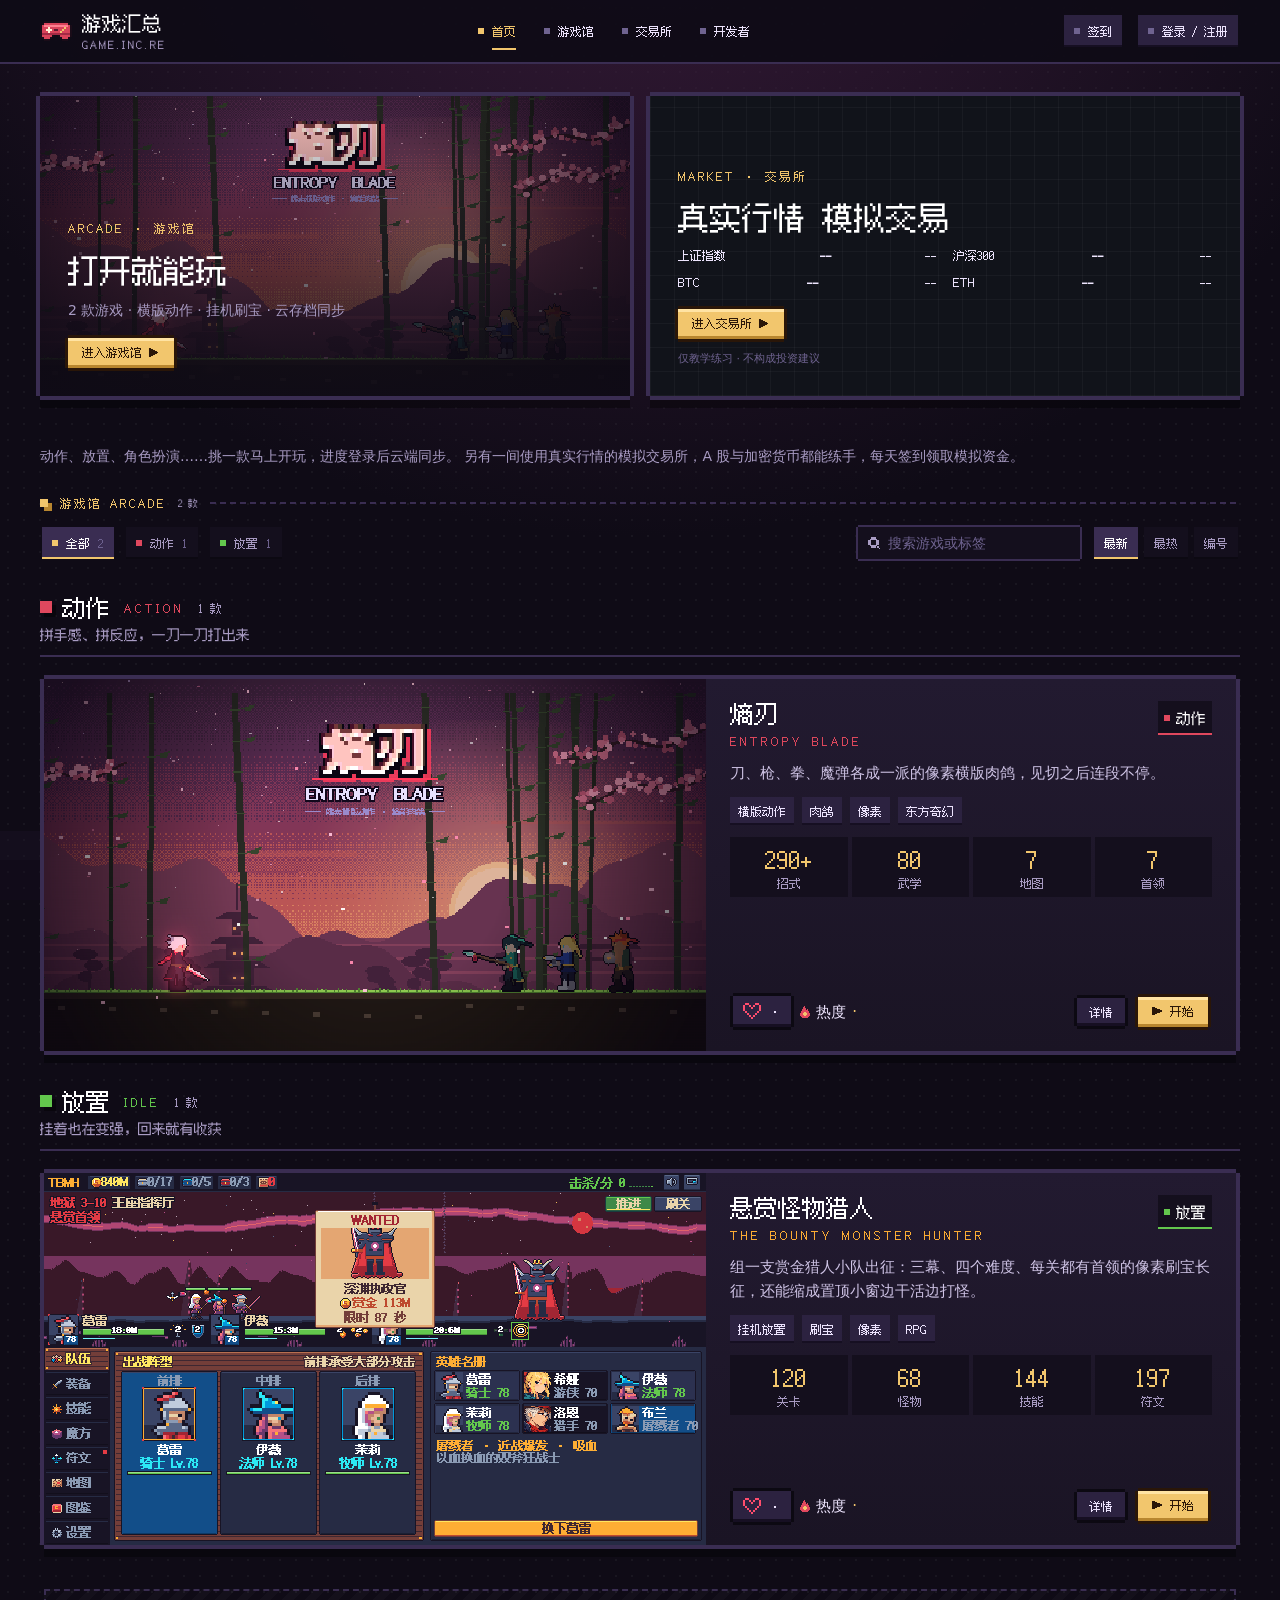
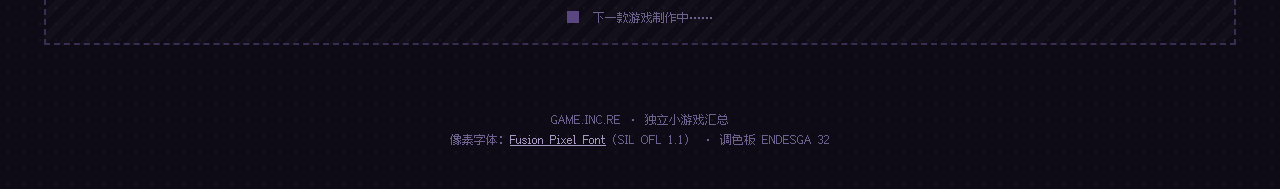
==== commit 79ce9c58: "feat(v2-hub): site.css, top bar, doors" ====
--- a/index.html
+++ b/index.html
@@ -16,328 +16,7 @@
 <link rel="icon" type="image/svg+xml" href="hub/favicon.svg">
 <link rel="apple-touch-icon" href="hub/icon-180.png">
 <link rel="preload" href="hub/fusion-pixel-12.woff2" as="font" type="font/woff2" crossorigin>
-<style>
-  @font-face { font-family: 'FusionPixel'; src: url('hub/fusion-pixel-12.woff2') format('woff2'); font-display: swap; }
-  :root {
-    --bg: #0f0b16; --ink: #efe6ff; --muted: #a99cc4; --dim: #6f6390;
-    --card: #1a1424; --card2: #221a30; --line: #3a2d52; --line-hi: #5a4680; --well: #140f1d; --chip: #2c2240;
-    --gold: #f2c66d; --gold-d: #b8862f; --red: #e0485e; --red-d: #8f2338; --heart: #ff4d6d;
-    --up: #63c74d; --down: #e0485e;
-    --px: 'FusionPixel', 'Microsoft YaHei', 'PingFang SC', monospace;
-    --sans: system-ui, -apple-system, 'PingFang SC', 'Hiragino Sans GB', 'Microsoft YaHei', 'Noto Sans CJK SC', sans-serif;
-  }
-  * { box-sizing: border-box; }
-  html { -webkit-text-size-adjust: 100%; scroll-behavior: smooth; }
-  body {
-    margin: 0; min-height: 100vh; color: var(--ink); font: 15px/1.75 var(--sans);
-    background:
-      radial-gradient(ellipse 90% 60% at 50% -12%, #3b1c3c 0%, rgba(59, 28, 60, 0) 70%),
-      radial-gradient(rgba(255, 255, 255, 0.045) 1px, transparent 1.5px) 0 0 / 16px 16px,
-      var(--bg);
-    padding: env(safe-area-inset-top) env(safe-area-inset-right) env(safe-area-inset-bottom) env(safe-area-inset-left);
-    overflow-x: hidden;
-  }
-  a { color: inherit; }
-  img { display: block; max-width: 100%; height: auto; }
-  button { font-family: inherit; }
-  .px { font-family: var(--px); -webkit-font-smoothing: none; font-smooth: never; letter-spacing: 0; }
-  .wrap { width: min(1120px, 100% - 40px); margin: 0 auto; position: relative; z-index: 1; }
-  [hidden] { display: none !important; }
-  .vh { position: absolute; width: 1px; height: 1px; overflow: hidden; clip-path: inset(50%); white-space: nowrap; }
-
-  /* pixel frame: notched corners via four offset shadows */
-  .frame {
-    background: var(--card);
-    box-shadow: 0 -4px 0 0 var(--line), 0 4px 0 0 var(--line), -4px 0 0 0 var(--line), 4px 0 0 0 var(--line),
-                0 12px 0 0 rgba(0, 0, 0, 0.35);
-  }
-
-  /* sky */
-  #sky { position: fixed; inset: 0; pointer-events: none; z-index: 0; overflow: hidden; }
-  #sky i { position: absolute; width: 2px; height: 2px; background: #fff; opacity: 0; animation: tw 4s steps(4) infinite; }
-  #sky i.b { width: 4px; height: 4px; background: var(--gold); }
-  @keyframes tw { 0%, 100% { opacity: 0; } 50% { opacity: 0.8; } }
-  .hills { position: fixed; left: 0; right: 0; bottom: 0; height: 22vh; min-height: 120px; pointer-events: none; z-index: 0; opacity: 0.4; }
-  .hills svg { width: 100%; height: 100%; display: block; }
-
-  /* header */
-  .top { display: flex; align-items: center; justify-content: space-between; gap: 16px; padding: 28px 0 8px; }
-  .brand { display: flex; align-items: center; gap: 14px; text-decoration: none; }
-  .brand img { width: 48px; height: 48px; image-rendering: pixelated; }
-  .brand b { display: block; font-size: 24px; line-height: 24px; font-weight: normal; color: #fff; }
-  .brand small { display: block; font-size: 12px; line-height: 12px; margin-top: 6px; color: var(--muted); letter-spacing: 2px; }
-  .count { font-size: 12px; color: var(--muted); }
-  .count b { color: var(--gold); font-weight: normal; }
-  .top-r { display: flex; align-items: center; gap: 18px; }
-  .acct { display: inline-flex; align-items: center; gap: 8px; margin: 2px; padding: 8px 10px; border: 0; font: 12px/12px var(--px); color: var(--ink); background: var(--chip); cursor: pointer;
-          box-shadow: 0 -2px 0 0 var(--chip), 0 2px 0 0 #160f22; }
-  .acct:hover, .acct:focus-visible { outline: 0; background: var(--line); box-shadow: 0 -2px 0 0 var(--line), 0 2px 0 0 #160f22; }
-  .acct i { width: 6px; height: 6px; background: var(--dim); }
-  .acct i.xi { background: var(--gold); }
-  .acct.on i { background: var(--gold); }
-  .acct.warn i { background: var(--red); }
-
-  /* 模拟交易所入口（规格 10.2），沿用汇总页像素组件。 */
-  .xch { margin: 8px 0 40px; }
-  .xch-card { display: grid; grid-template-columns: minmax(0, 1fr) minmax(0, 1.2fr);
-    gap: 24px; padding: 24px 28px; margin: 4px; }
-  .xch-text h3 { margin: 0; font-size: 24px; line-height: 24px; font-weight: normal; color: #fff; }
-  .xch-text p { margin: 14px 0 18px; color: var(--muted); font-size: 14px; }
-  .xch-tk { display: grid; grid-template-columns: repeat(2, minmax(0, 1fr)); gap: 4px;
-    margin: 0; padding: 0; list-style: none; align-content: center; }
-  .xch-tk li { display: grid; grid-template-columns: 1fr auto; gap: 6px 10px;
-    padding: 12px 14px; background: var(--well); }
-  .xch-tk a { display: contents; text-decoration: none; }
-  .xch-tk b { font: 12px/12px var(--px); font-weight: normal; color: #fff; }
-  .xch-tk .p { font: 12px/12px var(--px); color: var(--ink); text-align: right; }
-  .xch-tk .c { grid-column: 2; font: 12px/12px var(--px); text-align: right; }
-  .xch-tk .c.up { color: var(--up); } .xch-tk .c.down { color: var(--down); }
-  .xch-tk small { font: 12px/12px var(--px); color: var(--dim); }
-  @media (max-width: 860px) { .xch-card { grid-template-columns: 1fr; padding: 20px; } }
-
-  .intro { padding: 30px 0 30px; }
-  .intro h1 { margin: 0; font-size: 36px; line-height: 48px; font-weight: normal; color: #fff; text-shadow: 3px 3px 0 var(--red-d); }
-  .intro p { margin: 12px 0 0; max-width: 46em; color: var(--muted); }
-
-  .sec { display: flex; align-items: center; gap: 12px; margin: 0 0 24px; font-size: 12px; line-height: 12px; font-weight: normal; color: var(--gold); letter-spacing: 2px; }
-  .sec::before { content: ''; width: 8px; height: 8px; background: var(--gold); box-shadow: 4px 4px 0 var(--gold-d); }
-  .sec::after { content: ''; flex: 1; height: 2px; background: repeating-linear-gradient(90deg, var(--line) 0 6px, transparent 6px 10px); order: 9; }
-  .sec small { color: var(--muted); letter-spacing: 0; }
-  .live { display: inline-flex; align-items: center; gap: 6px; padding: 4px 6px; color: #fff; background: var(--red-d); letter-spacing: 0; }
-  .live i { width: 6px; height: 6px; background: var(--heart); animation: blink 1.2s steps(1) infinite; }
-
-  /* buttons */
-  .btn {
-    display: inline-flex; align-items: center; gap: 10px; padding: 12px 22px 14px; margin: 4px; border: 0; cursor: pointer;
-    font: 24px/24px var(--px); color: #2a1608; text-decoration: none; background: var(--gold);
-    box-shadow: inset 0 -4px 0 0 var(--gold-d), inset 0 4px 0 0 #ffe3a3,
-                0 -4px 0 0 #2a1608, 0 4px 0 0 #2a1608, -4px 0 0 0 #2a1608, 4px 0 0 0 #2a1608;
-  }
-  .btn:hover { background: #ffd684; }
-  .btn:active { transform: translateY(2px); box-shadow: inset 0 4px 0 0 var(--gold-d), 0 -4px 0 0 #2a1608, 0 4px 0 0 #2a1608, -4px 0 0 0 #2a1608, 4px 0 0 0 #2a1608; }
-  .btn svg { width: 16px; height: 16px; }
-  .btn.sm { padding: 8px 14px 10px; font-size: 12px; line-height: 12px; gap: 8px; box-shadow: inset 0 -3px 0 0 var(--gold-d), inset 0 3px 0 0 #ffe3a3, 0 -3px 0 0 #2a1608, 0 3px 0 0 #2a1608, -3px 0 0 0 #2a1608, 3px 0 0 0 #2a1608; }
-  .btn.sm svg { width: 10px; height: 10px; }
-  .ghost { display: inline-flex; align-items: center; gap: 8px; padding: 8px 12px; margin: 3px; border: 0; cursor: pointer; font: 12px/12px var(--px); color: var(--ink); background: var(--chip);
-           box-shadow: 0 -3px 0 0 #0c0912, 0 3px 0 0 #0c0912, -3px 0 0 0 #0c0912, 3px 0 0 0 #0c0912, inset 0 -3px 0 0 #160f22; }
-  .ghost:hover, .ghost:focus-visible { outline: 0; background: var(--line); }
-
-  /* like: pixel heart with a counter */
-  .like { display: inline-flex; align-items: center; gap: 8px; margin: 3px; padding: 7px 10px 8px; border: 0; cursor: pointer; position: relative;
-          font: 12px/12px var(--px); color: var(--ink); background: var(--chip);
-          box-shadow: 0 -3px 0 0 #0c0912, 0 3px 0 0 #0c0912, -3px 0 0 0 #0c0912, 3px 0 0 0 #0c0912, inset 0 -3px 0 0 #160f22; }
-  .like svg { width: 18px; height: 16px; flex: none; }
-  .like .o { fill: var(--heart); } .like .f { fill: transparent; } .like .h { fill: transparent; }
-  .like:hover:not(:disabled) { background: var(--line); }
-  .like:hover:not(:disabled) .f { fill: rgba(255, 77, 109, 0.35); }
-  .like.on .f { fill: var(--heart); } .like.on .h { fill: #ffd0d9; }
-  .like:disabled { cursor: default; }
-  .like.off { opacity: 0.55; }
-  .like b { font-weight: normal; min-width: 1ch; }
-  .like.bump b { animation: bump 0.35s steps(3); }
-  @keyframes bump { 0% { transform: translateY(0); } 40% { transform: translateY(-4px); color: var(--gold); } 100% { transform: translateY(0); } }
-  .like .sp { position: absolute; left: 18px; top: 14px; width: 4px; height: 4px; background: var(--heart); pointer-events: none; animation: pop 0.6s steps(6) forwards; }
-  @keyframes pop { to { transform: translate(var(--dx), var(--dy)); opacity: 0; } }
-
-  /* hot carousel */
-  .hot { margin-bottom: 56px; }
-  .car { position: relative; margin: 4px; }
-  .car-view { overflow: hidden; }
-  .car-track { display: flex; margin: 0; padding: 0; list-style: none; transition: transform 0.55s cubic-bezier(0.2, 0.8, 0.2, 1); }
-  .slide { flex: 0 0 100%; min-width: 0; display: grid; grid-template-columns: minmax(0, 1.55fr) minmax(0, 1fr); }
-  .s-cover { position: relative; display: block; overflow: hidden; background: #000; }
-  .s-cover img { width: 100%; height: 100%; aspect-ratio: 16 / 9; object-fit: cover; image-rendering: pixelated; transition: transform 0.3s steps(3); }
-  .s-cover:hover img, .s-cover:focus-visible img { transform: scale(1.03); }
-  .rank { position: absolute; left: 14px; top: 14px; display: inline-flex; align-items: center; gap: 8px; padding: 6px 8px; font: 12px/12px var(--px); color: #2a1608; background: var(--gold);
-          box-shadow: 0 -2px 0 0 var(--gold), 0 2px 0 0 var(--gold-d), -2px 0 0 0 var(--gold), 2px 0 0 0 var(--gold); }
-  .rank b { font-weight: normal; color: var(--red-d); }
-  .ribbon { position: absolute; right: 0; top: 18px; padding: 5px 10px 5px 14px; font: 12px/12px var(--px); color: #fff; background: var(--red); clip-path: polygon(8px 0, 100% 0, 100% 100%, 8px 100%, 0 50%); }
-  .play { position: absolute; left: 50%; top: 50%; width: 72px; height: 72px; margin: -36px 0 0 -36px; background: rgba(15, 11, 22, 0.72); opacity: 0; transition: opacity 0.12s steps(2);
-          box-shadow: 0 -4px 0 0 var(--gold), 0 4px 0 0 var(--gold), -4px 0 0 0 var(--gold), 4px 0 0 0 var(--gold); }
-  .play svg { width: 100%; height: 100%; }
-  .s-cover:hover .play, .s-cover:focus-visible .play, .c-cover:hover .play, .c-cover:focus-visible .play { opacity: 1; }
-  .s-info { display: flex; flex-direction: column; gap: 14px; padding: 24px 64px 22px 26px; background: linear-gradient(180deg, var(--card2), var(--card)); box-shadow: inset 4px 0 0 0 var(--c); min-width: 0; }
-  .kicker { display: flex; flex-wrap: wrap; align-items: center; gap: 10px; font-size: 12px; line-height: 12px; color: var(--dim); }
-  .badge { background: var(--red); color: #fff; padding: 4px 6px; box-shadow: 0 -2px 0 0 var(--red), 0 2px 0 0 var(--red-d); }
-  .cat { display: inline-flex; align-items: center; gap: 6px; padding: 4px 6px; color: #fff; background: #140f1d; box-shadow: inset 0 -2px 0 0 var(--cc); }
-  .cat::before { content: ''; width: 6px; height: 6px; background: var(--cc); }
-  .s-info h3 { margin: 0; font-size: 36px; line-height: 36px; font-weight: normal; color: #fff; }
-  .s-info h3 small, .card h3 small { display: block; margin-top: 10px; font-size: 12px; line-height: 12px; color: var(--c); letter-spacing: 3px; }
-  .pitch { margin: 0; color: #cfc4e6; font-size: 15px; }
-  .tags { display: flex; flex-wrap: wrap; gap: 8px; margin: 0; padding: 0; list-style: none; }
-  .tags li { font-size: 12px; line-height: 12px; padding: 6px 8px; color: var(--ink); background: var(--chip); box-shadow: 0 -2px 0 0 var(--chip), 0 2px 0 0 #160f22; }
-  .meta { display: flex; flex-wrap: wrap; align-items: center; gap: 12px; font-size: 12px; line-height: 12px; color: var(--muted); }
-  .heat { display: inline-flex; align-items: center; gap: 6px; }
-  .heat svg { width: 10px; height: 12px; }
-  .heat b { color: var(--gold); font-weight: normal; }
-  .acts { display: flex; flex-wrap: wrap; align-items: center; gap: 10px; margin-top: auto; padding-top: 4px; }
-  .car-btn { position: absolute; top: calc(50% - 44px); z-index: 2; width: 44px; height: 44px; padding: 10px; border: 0; cursor: pointer; background: rgba(15, 11, 22, 0.82);
-             box-shadow: 0 -3px 0 0 var(--line-hi), 0 3px 0 0 var(--line-hi), -3px 0 0 0 var(--line-hi), 3px 0 0 0 var(--line-hi); }
-  .car-btn:hover, .car-btn:focus-visible { outline: 0; background: var(--line); box-shadow: 0 -3px 0 0 var(--gold), 0 3px 0 0 var(--gold), -3px 0 0 0 var(--gold), 3px 0 0 0 var(--gold); }
-  .car-btn svg { display: block; width: 24px; height: 24px; }
-  .car-btn path { fill: var(--gold); }
-  .car-btn.prev { left: 14px; } .car-btn.next { right: 14px; }
-  .car-foot { display: flex; align-items: center; gap: 16px; padding: 12px 16px; background: var(--well); }
-  .car-dots { display: flex; gap: 6px; margin: 0; padding: 0; list-style: none; }
-  .car-dots button { display: block; width: 12px; height: 12px; padding: 0; border: 0; cursor: pointer; background: var(--line); transition: width 0.2s steps(4); }
-  .car-dots button[aria-current="true"] { width: 30px; background: var(--c, var(--gold)); }
-  .car-dots button:focus-visible { outline: 2px solid var(--gold); outline-offset: 2px; }
-  .car-bar { flex: 1; height: 4px; background: var(--chip); }
-  .car-bar i { display: block; height: 100%; width: 0; background: var(--gold); }
-  .car-num { font-size: 12px; line-height: 12px; color: var(--muted); }
-  .car-num b { color: #fff; font-weight: normal; }
-
-  /* all games */
-  .toolbar { display: flex; flex-wrap: wrap; align-items: center; justify-content: space-between; gap: 14px; margin: -8px 0 8px; }
-  .chips { display: flex; flex-wrap: wrap; gap: 8px; }
-  .chip { display: inline-flex; align-items: center; gap: 8px; margin: 2px; padding: 8px 10px; border: 0; cursor: pointer; font: 12px/12px var(--px); color: var(--muted); background: var(--well);
-          box-shadow: 0 -2px 0 0 var(--well), 0 2px 0 0 #0c0912; }
-  .chip i { width: 6px; height: 6px; background: var(--cc, var(--gold)); }
-  .chip em { font-style: normal; color: var(--dim); }
-  .chip:hover, .chip:focus-visible { outline: 0; color: var(--ink); background: var(--chip); }
-  .chip[aria-pressed="true"] { color: #fff; background: var(--line); box-shadow: 0 -2px 0 0 var(--line), 0 2px 0 0 var(--cc, var(--gold)); }
-  .tools-r { display: flex; flex-wrap: wrap; align-items: center; gap: 10px; }
-  .search { display: flex; align-items: center; gap: 8px; margin: 2px; padding: 0 10px; background: var(--well); box-shadow: 0 -2px 0 0 var(--line), 0 2px 0 0 var(--line), -2px 0 0 0 var(--line), 2px 0 0 0 var(--line); }
-  .search:focus-within { box-shadow: 0 -2px 0 0 var(--gold), 0 2px 0 0 var(--gold), -2px 0 0 0 var(--gold), 2px 0 0 0 var(--gold); }
-  .search svg { width: 12px; height: 12px; flex: none; }
-  .search input { width: 13em; padding: 8px 0; border: 0; outline: 0; font: 14px/16px var(--sans); color: var(--ink); background: transparent; }
-  .search input::placeholder { color: var(--dim); }
-  .sort { display: flex; gap: 2px; }
-  .group { margin-top: 34px; }
-  .g-hd { display: flex; flex-wrap: wrap; align-items: baseline; gap: 6px 14px; margin: 0 0 18px; padding-bottom: 12px; box-shadow: inset 0 -2px 0 0 var(--line); }
-  .g-hd h3 { margin: 0; display: flex; align-items: center; gap: 10px; font-size: 24px; line-height: 24px; font-weight: normal; color: #fff; }
-  .g-hd h3::before { content: ''; width: 12px; height: 12px; background: var(--cc); box-shadow: 4px 4px 0 rgba(0, 0, 0, 0.4); }
-  .g-hd small { font-size: 12px; line-height: 12px; color: var(--cc); letter-spacing: 3px; }
-  .g-hd span { font-size: 12px; line-height: 12px; color: var(--muted); }
-  .g-hd p { flex-basis: 100%; margin: 0; font-size: 14px; line-height: 20px; color: var(--muted); }
-  .grid { display: grid; grid-template-columns: repeat(auto-fill, minmax(300px, 1fr)); gap: 24px; }
-  .card { display: flex; flex-direction: column; margin: 4px; transition: transform 0.12s steps(2), box-shadow 0.12s steps(2); }
-  .card:hover { transform: translateY(-4px); box-shadow: 0 -4px 0 0 var(--c), 0 4px 0 0 var(--c), -4px 0 0 0 var(--c), 4px 0 0 0 var(--c), 0 16px 0 0 rgba(0, 0, 0, 0.35); }
-  .c-cover { position: relative; display: block; overflow: hidden; background: #000; }
-  .c-cover img { width: 100%; aspect-ratio: 16 / 9; object-fit: cover; image-rendering: pixelated; transition: transform 0.3s steps(3); }
-  .card:hover .c-cover img { transform: scale(1.04); }
-  .c-body { flex: 1; display: flex; flex-direction: column; gap: 12px; padding: 18px 18px 16px; background: linear-gradient(180deg, var(--card2), var(--card)); }
-  .c-top { display: flex; align-items: flex-start; justify-content: space-between; gap: 10px; }
-  .card h3 { margin: 0; font-size: 24px; line-height: 24px; font-weight: normal; color: #fff; }
-  .c-top .cat { flex: none; white-space: nowrap; }
-  /* a category with a single game gets one wide card instead of a lone column */
-  .grid.solo { grid-template-columns: 1fr; }
-  .grid.solo .card { display: grid; grid-template-columns: minmax(0, 1.25fr) minmax(0, 1fr); }
-  .grid.solo .c-cover img { height: 100%; }
-  .grid.solo .c-body { padding: 22px 24px 20px; gap: 14px; }
-  .grid.solo .card .pitch { font-size: 15px; line-height: 24px; }
-  .card .pitch { font-size: 14px; line-height: 22px; }
-  .c-foot { display: flex; flex-wrap: wrap; align-items: center; justify-content: space-between; gap: 8px; margin-top: auto; padding-top: 4px; }
-  .c-foot div { display: flex; align-items: center; gap: 6px; }
-  .empty { margin: 40px 0; padding: 30px; text-align: center; color: var(--muted); background: var(--well); }
-
-  .slot { margin: 40px 4px 0; padding: 22px; display: flex; align-items: center; justify-content: center; gap: 14px; color: var(--dim); font-size: 12px; line-height: 12px;
-          background: repeating-linear-gradient(135deg, rgba(255, 255, 255, 0.025) 0 8px, transparent 8px 16px); outline: 2px dashed var(--line); outline-offset: -2px; }
-  .slot i { width: 12px; height: 12px; background: var(--line-hi); animation: blink 1.2s steps(1) infinite; }
-  @keyframes blink { 50% { opacity: 0; } }
-
-  /* toast */
-  .toast { position: fixed; left: 50%; bottom: 24px; z-index: 30; transform: translateX(-50%); padding: 10px 16px; font: 12px/16px var(--px); color: #fff; background: #140f1d;
-           box-shadow: 0 -3px 0 0 var(--line-hi), 0 3px 0 0 var(--line-hi), -3px 0 0 0 var(--line-hi), 3px 0 0 0 var(--line-hi); }
-
-  /* dialogs */
-  .dlg { width: min(440px, 100% - 40px); max-height: calc(100% - 40px); padding: 0; border: 0; background: transparent; color: var(--ink); overflow: visible; }
-  .dlg::backdrop { background: rgba(8, 5, 14, 0.72); }
-  .dlg-in { padding: 26px 28px 28px; background: linear-gradient(180deg, var(--card2), var(--card)); }
-  .dlg-hd { display: flex; align-items: flex-start; justify-content: space-between; gap: 16px; }
-  .dlg-hd h2 { margin: 0; font-size: 24px; line-height: 24px; font-weight: normal; color: #fff; }
-  .dlg-hd small { display: block; margin-top: 8px; font-size: 12px; line-height: 12px; color: var(--muted); letter-spacing: 2px; }
-  .x { flex: none; width: 28px; height: 28px; padding: 6px; border: 0; background: transparent; cursor: pointer; }
-  .x svg { display: block; width: 16px; height: 16px; } .x path { fill: var(--muted); } .x:hover path, .x:focus-visible path { fill: var(--ink); }
-  .tabs { display: grid; grid-template-columns: 1fr 1fr; gap: 4px; margin-top: 22px; }
-  .tab { padding: 10px 0 9px; border: 0; font: 12px/12px var(--px); color: var(--muted); background: var(--well); cursor: pointer; box-shadow: inset 0 -2px 0 0 var(--well); }
-  .tab[aria-selected="true"] { color: #fff; background: var(--chip); box-shadow: inset 0 -2px 0 0 var(--gold); }
-  .fld { display: block; margin-top: 18px; font-size: 12px; line-height: 12px; color: var(--muted); }
-  .fld input { display: block; width: calc(100% - 4px); margin: 10px 2px 0; padding: 10px 12px; border: 0; border-radius: 0; outline: 0; font: 16px/24px var(--sans); color: var(--ink); background: var(--well);
-               box-shadow: 0 -2px 0 0 var(--line), 0 2px 0 0 var(--line), -2px 0 0 0 var(--line), 2px 0 0 0 var(--line); }
-  .fld input:focus { box-shadow: 0 -2px 0 0 var(--gold), 0 2px 0 0 var(--gold), -2px 0 0 0 var(--gold), 2px 0 0 0 var(--gold); }
-  .fld input::placeholder { color: var(--dim); }
-  .dlg .btn, .btn2 { width: calc(100% - 8px); justify-content: center; margin: 26px 4px 4px; border: 0; font-family: var(--px); cursor: pointer; }
-  .dlg .btn[aria-busy="true"], .btn2[aria-busy="true"] { pointer-events: none; }
-  .btn2 { display: inline-flex; align-items: center; padding: 12px 22px 14px; font-size: 24px; line-height: 24px; color: var(--ink); background: var(--chip);
-          box-shadow: inset 0 -4px 0 0 #160f22, inset 0 4px 0 0 var(--line-hi), 0 -4px 0 0 #0c0912, 0 4px 0 0 #0c0912, -4px 0 0 0 #0c0912, 4px 0 0 0 #0c0912; }
-  .btn2:hover { background: var(--line); }
-  .msg { margin: 16px 0 0; min-height: 24px; font: 14px/24px var(--sans); color: var(--muted); }
-  .msg.err { color: var(--red); } .msg.ok { color: var(--gold); }
-  .note { margin: 10px 0 0; font-size: 12px; line-height: 16px; color: var(--dim); }
-  .who span { display: block; font-size: 12px; line-height: 12px; color: var(--muted); }
-  .who b { display: block; margin-top: 10px; font-size: 24px; line-height: 24px; font-weight: normal; color: #fff; }
-  .dlg .sec { margin: 26px 0 14px; }
-  .saves { display: grid; gap: 4px; margin: 0; padding: 0; list-style: none; }
-  .gsave { display: grid; grid-template-columns: 1fr auto; gap: 8px 12px; padding: 12px 14px; background: var(--well); text-decoration: none; }
-  .gsave:hover, .gsave:focus-visible { outline: 0; background: var(--card2); }
-  .gname { font-size: 12px; line-height: 12px; color: #fff; }
-  .gstat { font-size: 12px; line-height: 12px; color: var(--muted); text-align: right; }
-  .gstat.warn { color: var(--gold); }
-  .gsum { grid-column: 1 / -1; font: 14px/20px var(--sans); color: #cfc4e6; }
-
-  /* game detail */
-  .dlg-game { width: min(900px, 100% - 32px); }
-  .dlg-game .dlg-in { padding: 0; }
-  .gd-top { display: grid; grid-template-columns: minmax(0, 1.45fr) minmax(0, 1fr); }
-  .gd-top .s-cover img { aspect-ratio: 16 / 9; }
-  .gd-side { display: flex; flex-direction: column; gap: 14px; padding: 22px 22px 20px; box-shadow: inset 4px 0 0 0 var(--c); }
-  .gd-side h2 { margin: 0; font-size: 36px; line-height: 36px; font-weight: normal; color: #fff; }
-  .gd-side h2 small { display: block; margin-top: 10px; font-size: 12px; line-height: 12px; color: var(--c); letter-spacing: 3px; }
-  .gd-body { display: grid; gap: 18px; padding: 20px 22px 24px; }
-  .gd-body .desc { margin: 0; color: #cfc4e6; font-size: 14px; }
-  .gd-close { position: absolute; right: 8px; top: 8px; z-index: 3; background: rgba(15, 11, 22, 0.8); }
-  .cast { display: flex; align-items: center; margin: 0; padding: 18px 26px 16px; list-style: none; background: #0c0912; }
-  .cast li { flex: 1; min-width: 0; max-width: 200px; margin: 0 -6px; display: flex; flex-direction: column; align-items: center; text-align: center; }
-  .cast .pan { position: relative; display: block; width: 100%; aspect-ratio: 3 / 2; background: var(--line); clip-path: polygon(14% 0, 100% 0, 86% 100%, 0 100%); transition: background 0.15s, transform 0.15s; }
-  .cast .pan img { position: absolute; left: 2px; top: 2px; width: calc(100% - 4px); height: calc(100% - 4px); object-fit: cover; object-position: 52% 30%;
-                   clip-path: polygon(14% 0, 100% 0, 86% 100%, 0 100%); filter: saturate(0.6) brightness(0.72); transition: filter 0.15s; }
-  .cast .pan.pixel img { image-rendering: pixelated; object-position: 50% 28%; background: #1a1424; }
-  .cast li:hover .pan { background: var(--cc); transform: translateY(-4px); }
-  .cast li:hover .pan img { filter: none; }
-  .cast b { margin-top: 12px; font-size: 12px; line-height: 12px; font-weight: normal; color: var(--cc); }
-  .cast .sub { margin-top: 6px; font-size: 12px; line-height: 12px; color: var(--muted); white-space: nowrap; }
-  .facts { display: grid; grid-template-columns: repeat(4, 1fr); gap: 4px; margin: 0; }
-  .facts div { display: flex; flex-direction: column-reverse; background: var(--well); padding: 10px 6px 8px; text-align: center; }
-  .facts dd { margin: 0; font-size: 24px; line-height: 24px; color: var(--gold); }
-  .facts dt { margin-top: 6px; font-size: 12px; line-height: 12px; color: var(--muted); }
-  .plat { display: flex; flex-wrap: wrap; gap: 14px; font-size: 12px; line-height: 16px; color: var(--muted); }
-  .plat span { display: inline-flex; align-items: center; gap: 6px; }
-  .plat svg { width: 24px; height: 16px; }
-  .keylist { display: grid; grid-template-columns: auto 1fr; gap: 10px 14px; align-items: center; font-size: 12px; line-height: 12px; }
-  .keylist span { color: var(--muted); }
-  kbd { display: inline-block; min-width: 20px; padding: 4px 5px 5px; margin-right: 4px; font: inherit; text-align: center; color: var(--ink); background: var(--chip); box-shadow: inset 0 -3px 0 0 #160f22; }
-  .hint { font-size: 12px; line-height: 16px; color: var(--dim); }
-
-  footer { padding: 64px 0 40px; font-size: 12px; line-height: 20px; color: var(--dim); text-align: center; }
-  footer a { color: var(--muted); }
-
-  @media (max-width: 900px) {
-    .slide, .gd-top, .grid.solo .card { grid-template-columns: 1fr; }
-    .s-info { padding: 20px 20px 18px; box-shadow: inset 0 4px 0 0 var(--c); }
-    .gd-side { box-shadow: inset 0 4px 0 0 var(--c); }
-    .car-btn { top: calc((100vw - 48px) * 9 / 32 - 22px); }
-  }
-  @media (max-width: 560px) {
-    .wrap { width: calc(100% - 28px); }
-    .top { padding-top: 20px; }
-    .count { display: none; }
-    .intro { padding: 22px 0 24px; }
-    .intro h1 { font-size: 24px; line-height: 36px; }
-    .s-info h3, .gd-side h2 { font-size: 24px; line-height: 24px; }
-    .car-btn { width: 36px; height: 36px; padding: 6px; }
-    .car-btn.prev { left: 8px; } .car-btn.next { right: 8px; }
-    .grid { grid-template-columns: 1fr; }
-    .search input { width: 9em; }
-    .cast { padding: 14px 14px 12px; }
-    .cast .sub { display: none; }
-    .facts { grid-template-columns: repeat(2, 1fr); }
-  }
-  @media (prefers-reduced-motion: reduce) {
-    #sky i, .slot i, .live i { animation: none; opacity: 0.4; }
-    .car-track, .card, .c-cover img, .s-cover img, .btn, .car-dots button { transition: none; }
-  }
-</style>
+<link rel="stylesheet" href="hub/site.css">
 </head>
 <body>
 <div id="sky" aria-hidden="true"></div>
@@ -348,55 +27,47 @@
   </svg>
 </div>
 
-<div class="wrap">
-  <header class="top">
-    <a class="brand px" href="index.html">
-      <img src="hub/favicon.svg" alt="" width="48" height="48">
+<header class="bar">
+  <div class="wrap bar-inner">
+    <a class="brand px" href="#" aria-label="游戏汇总首页">
+      <img src="hub/favicon.svg" alt="" width="32" height="32">
       <span><b>游戏汇总</b><small>GAME.INC.RE</small></span>
     </a>
-    <div class="top-r">
-      <div class="count px" id="count">持续更新</div>
-      <a class="acct px" href="trade/index.html" id="xch-link"><i class="xi"></i><span>交易所</span></a>
+    <nav class="site-nav px" aria-label="主导航">
+      <a href="#" aria-current="page">首页</a><a href="#games">游戏馆</a>
+      <a href="trade/index.html">交易所</a><a href="developer/index.html">开发者</a>
+    </nav>
+    <div class="bar-actions">
+      <a class="acct px" href="trade/index.html#/overview?checkin=1" id="hub-checkin"><i></i><span>签到</span></a>
       <button class="acct px" id="acct-open" type="button" aria-haspopup="dialog"><i></i><span>登录 / 注册</span></button>
     </div>
-  </header>
-
-  <section class="intro">
-    <h1 class="px">打开就能玩的独立小游戏</h1>
-    <p>动作、放置、角色扮演……按分类找到想玩的那一款。电脑键盘、手柄、手机触屏都支持；登录 GAME.INC.RE 账号后，所有游戏的存档与战绩同步到云端，换台设备也能接着玩。觉得好玩就点个赞，热门榜实时更新。
-      还有一间实时行情的模拟交易所，每天签到领 USDT。</p>
+  </div>
+</header>
+<div class="wrap">
+  <section class="doors" aria-label="游戏馆与模拟交易所">
+    <a class="door arcade-door frame" href="#games">
+      <img src="hub/entropy-blade-cover.png" alt="" width="960" height="540">
+      <div class="door-content">
+        <small class="px">ARCADE · 游戏馆</small><h1 class="px">打开就能玩</h1>
+        <p id="door-count">横版动作 · 挂机刷宝 · 云存档同步</p>
+        <span class="btn sm px">进入游戏馆 ▶</span>
+      </div>
+    </a>
+    <a class="door market-door frame" href="trade/index.html">
+      <svg id="door-chart" viewBox="0 0 500 96" preserveAspectRatio="none" aria-label="上证指数分时走势"></svg>
+      <div class="door-content">
+        <small class="px">MARKET · 交易所</small><h2 class="px">真实行情 模拟交易</h2>
+        <div class="door-quotes px" id="door-quotes"></div>
+        <span class="btn sm px">进入交易所 ▶</span>
+        <div class="door-note">仅教学练习 · 不构成投资建议</div>
+      </div>
+    </a>
   </section>
-
-  <section class="xch" aria-labelledby="xch-title">
-    <h2 class="sec px" id="xch-title">模拟交易所 <span class="live"><i></i>实时</span></h2>
-    <div class="xch-card frame">
-      <div class="xch-text">
-        <h3 class="px">真实行情 · 模拟资产</h3>
-        <p>行情实时来自 Gate.io 公开数据：现货按真实盘口成交，U 本位永续合约最高 125 倍杠杆。
-          每天签到领取 USDT，资产保存在你的 GAME.INC.RE 账号里。</p>
-        <a class="btn sm px" href="trade/index.html">进入交易所</a>
-      </div>
-      <ul class="xch-tk" id="xch-tk"></ul>
-    </div>
-  </section>
-
   <main>
-    <section class="hot" aria-labelledby="hot-title">
-      <h2 class="sec px" id="hot-title">热门推荐 <span class="live"><i></i>实时</span></h2>
-      <div class="car frame" id="car" aria-roledescription="carousel" aria-label="热门游戏">
-        <div class="car-view"><ul class="car-track" id="car-track" aria-live="polite"></ul></div>
-        <button class="car-btn prev" id="car-prev" type="button" aria-label="上一款"><svg viewBox="0 0 8 8" shape-rendering="crispEdges"><path d="M5 0h2v2H5v1H4v1H3v1h1v1h1v1h2v1H5V7H4V6H3V5H2V3h1V2h1V1h1z"/></svg></button>
-        <button class="car-btn next" id="car-next" type="button" aria-label="下一款"><svg viewBox="0 0 8 8" shape-rendering="crispEdges"><path d="M1 0h2v1h1v1h1v1h1v2H5v1H4v1H3v1H1V7h2V6h1V5h1V4H4V3H3V2H1z"/></svg></button>
-        <div class="car-foot">
-          <ol class="car-dots" id="car-dots" aria-label="选择游戏"></ol>
-          <div class="car-bar" aria-hidden="true"><i id="car-prog"></i></div>
-          <div class="car-num px" id="car-num"></div>
-        </div>
-      </div>
-    </section>
-
-    <section class="all" id="all" aria-labelledby="all-title">
-      <h2 class="sec px" id="all-title">全部游戏 <small id="all-count"></small></h2>
+    <section class="all" id="games" aria-labelledby="all-title">
+      <p class="hub-intro">动作、放置、角色扮演……挑一款马上开玩，进度登录后云端同步。
+        另有一间使用真实行情的模拟交易所，A 股与加密货币都能练手，每天签到领取模拟资金。</p>
+      <h2 class="sec px" id="all-title">游戏馆 ARCADE <small id="all-count"></small></h2>
       <div class="toolbar">
         <div class="chips" id="chips" role="group" aria-label="按分类筛选"></div>
         <div class="tools-r">
@@ -450,7 +121,7 @@
 <script src="hub/account-core.js"></script>
 <script src="hub/account-ui.js"></script>
 <script src="hub/hub.js"></script>
-<script src="hub/xch.js"></script>
+<script type="module" src="hub/xch.js"></script>
 <script>
   // a few twinkling pixel stars in the upper sky
   (function () {
--- a/hub/site.css
+++ b/hub/site.css
@@ -0,0 +1,389 @@
+/* Shared arcade styles; existing rules moved from index.html with unchanged values. */
+  @font-face { font-family: 'FusionPixel'; src: url('fusion-pixel-12.woff2') format('woff2'); font-display: swap; }
+  :root {
+    --bg: #0f0b16; --ink: #efe6ff; --muted: #a99cc4; --dim: #6f6390;
+    --card: #1a1424; --card2: #221a30; --line: #3a2d52; --line-hi: #5a4680; --well: #140f1d; --chip: #2c2240;
+    --gold: #f2c66d; --gold-d: #b8862f; --red: #e0485e; --red-d: #8f2338; --heart: #ff4d6d;
+    --up: #63c74d; --down: #e0485e;
+    --px: 'FusionPixel', 'Microsoft YaHei', 'PingFang SC', monospace;
+    --sans: system-ui, -apple-system, 'PingFang SC', 'Hiragino Sans GB', 'Microsoft YaHei', 'Noto Sans CJK SC', sans-serif;
+  }
+  * { box-sizing: border-box; }
+  html { -webkit-text-size-adjust: 100%; scroll-behavior: smooth; }
+  body {
+    margin: 0; min-height: 100vh; color: var(--ink); font: 15px/1.75 var(--sans);
+    background:
+      radial-gradient(ellipse 90% 60% at 50% -12%, #3b1c3c 0%, rgba(59, 28, 60, 0) 70%),
+      radial-gradient(rgba(255, 255, 255, 0.045) 1px, transparent 1.5px) 0 0 / 16px 16px,
+      var(--bg);
+    padding: env(safe-area-inset-top) env(safe-area-inset-right) env(safe-area-inset-bottom) env(safe-area-inset-left);
+    overflow-x: hidden;
+  }
+  a { color: inherit; }
+  img { display: block; max-width: 100%; height: auto; }
+  button { font-family: inherit; }
+  .px { font-family: var(--px); -webkit-font-smoothing: none; font-smooth: never; letter-spacing: 0; }
+  .wrap { width: min(1120px, 100% - 40px); margin: 0 auto; position: relative; z-index: 1; }
+  [hidden] { display: none !important; }
+  .vh { position: absolute; width: 1px; height: 1px; overflow: hidden; clip-path: inset(50%); white-space: nowrap; }
+
+  /* pixel frame: notched corners via four offset shadows */
+  .frame {
+    background: var(--card);
+    box-shadow: 0 -4px 0 0 var(--line), 0 4px 0 0 var(--line), -4px 0 0 0 var(--line), 4px 0 0 0 var(--line),
+                0 12px 0 0 rgba(0, 0, 0, 0.35);
+  }
+
+  /* sky */
+  #sky { position: fixed; inset: 0; pointer-events: none; z-index: 0; overflow: hidden; }
+  #sky i { position: absolute; width: 2px; height: 2px; background: #fff; opacity: 0; animation: tw 4s steps(4) infinite; }
+  #sky i.b { width: 4px; height: 4px; background: var(--gold); }
+  @keyframes tw { 0%, 100% { opacity: 0; } 50% { opacity: 0.8; } }
+  .hills { position: fixed; left: 0; right: 0; bottom: 0; height: 22vh; min-height: 120px; pointer-events: none; z-index: 0; opacity: 0.4; }
+  .hills svg { width: 100%; height: 100%; display: block; }
+
+  /* header */
+  .top { display: flex; align-items: center; justify-content: space-between; gap: 16px; padding: 28px 0 8px; }
+  .brand { display: flex; align-items: center; gap: 14px; text-decoration: none; }
+  .brand img { width: 48px; height: 48px; image-rendering: pixelated; }
+  .brand b { display: block; font-size: 24px; line-height: 24px; font-weight: normal; color: #fff; }
+  .brand small { display: block; font-size: 12px; line-height: 12px; margin-top: 6px; color: var(--muted); letter-spacing: 2px; }
+  .count { font-size: 12px; color: var(--muted); }
+  .count b { color: var(--gold); font-weight: normal; }
+  .top-r { display: flex; align-items: center; gap: 18px; }
+  .acct { display: inline-flex; align-items: center; gap: 8px; margin: 2px; padding: 8px 10px; border: 0; font: 12px/12px var(--px); color: var(--ink); background: var(--chip); cursor: pointer;
+          box-shadow: 0 -2px 0 0 var(--chip), 0 2px 0 0 #160f22; }
+  .acct:hover, .acct:focus-visible { outline: 0; background: var(--line); box-shadow: 0 -2px 0 0 var(--line), 0 2px 0 0 #160f22; }
+  .acct i { width: 6px; height: 6px; background: var(--dim); }
+  .acct i.xi { background: var(--gold); }
+  .acct.on i { background: var(--gold); }
+  .acct.warn i { background: var(--red); }
+
+  /* 模拟交易所入口（规格 10.2），沿用汇总页像素组件。 */
+  .xch { margin: 8px 0 40px; }
+  .xch-card { display: grid; grid-template-columns: minmax(0, 1fr) minmax(0, 1.2fr);
+    gap: 24px; padding: 24px 28px; margin: 4px; }
+  .xch-text h3 { margin: 0; font-size: 24px; line-height: 24px; font-weight: normal; color: #fff; }
+  .xch-text p { margin: 14px 0 18px; color: var(--muted); font-size: 14px; }
+  .xch-tk { display: grid; grid-template-columns: repeat(2, minmax(0, 1fr)); gap: 4px;
+    margin: 0; padding: 0; list-style: none; align-content: center; }
+  .xch-tk li { display: grid; grid-template-columns: 1fr auto; gap: 6px 10px;
+    padding: 12px 14px; background: var(--well); }
+  .xch-tk a { display: contents; text-decoration: none; }
+  .xch-tk b { font: 12px/12px var(--px); font-weight: normal; color: #fff; }
+  .xch-tk .p { font: 12px/12px var(--px); color: var(--ink); text-align: right; }
+  .xch-tk .c { grid-column: 2; font: 12px/12px var(--px); text-align: right; }
+  .xch-tk .c.up { color: var(--up); } .xch-tk .c.down { color: var(--down); }
+  .xch-tk small { font: 12px/12px var(--px); color: var(--dim); }
+  @media (max-width: 860px) { .xch-card { grid-template-columns: 1fr; padding: 20px; } }
+
+  .intro { padding: 30px 0 30px; }
+  .intro h1 { margin: 0; font-size: 36px; line-height: 48px; font-weight: normal; color: #fff; text-shadow: 3px 3px 0 var(--red-d); }
+  .intro p { margin: 12px 0 0; max-width: 46em; color: var(--muted); }
+
+  .sec { display: flex; align-items: center; gap: 12px; margin: 0 0 24px; font-size: 12px; line-height: 12px; font-weight: normal; color: var(--gold); letter-spacing: 2px; }
+  .sec::before { content: ''; width: 8px; height: 8px; background: var(--gold); box-shadow: 4px 4px 0 var(--gold-d); }
+  .sec::after { content: ''; flex: 1; height: 2px; background: repeating-linear-gradient(90deg, var(--line) 0 6px, transparent 6px 10px); order: 9; }
+  .sec small { color: var(--muted); letter-spacing: 0; }
+  .live { display: inline-flex; align-items: center; gap: 6px; padding: 4px 6px; color: #fff; background: var(--red-d); letter-spacing: 0; }
+  .live i { width: 6px; height: 6px; background: var(--heart); animation: blink 1.2s steps(1) infinite; }
+
+  /* buttons */
+  .btn {
+    display: inline-flex; align-items: center; gap: 10px; padding: 12px 22px 14px; margin: 4px; border: 0; cursor: pointer;
+    font: 24px/24px var(--px); color: #2a1608; text-decoration: none; background: var(--gold);
+    box-shadow: inset 0 -4px 0 0 var(--gold-d), inset 0 4px 0 0 #ffe3a3,
+                0 -4px 0 0 #2a1608, 0 4px 0 0 #2a1608, -4px 0 0 0 #2a1608, 4px 0 0 0 #2a1608;
+  }
+  .btn:hover { background: #ffd684; }
+  .btn:active { transform: translateY(2px); box-shadow: inset 0 4px 0 0 var(--gold-d), 0 -4px 0 0 #2a1608, 0 4px 0 0 #2a1608, -4px 0 0 0 #2a1608, 4px 0 0 0 #2a1608; }
+  .btn svg { width: 16px; height: 16px; }
+  .btn.sm { padding: 8px 14px 10px; font-size: 12px; line-height: 12px; gap: 8px; box-shadow: inset 0 -3px 0 0 var(--gold-d), inset 0 3px 0 0 #ffe3a3, 0 -3px 0 0 #2a1608, 0 3px 0 0 #2a1608, -3px 0 0 0 #2a1608, 3px 0 0 0 #2a1608; }
+  .btn.sm svg { width: 10px; height: 10px; }
+  .ghost { display: inline-flex; align-items: center; gap: 8px; padding: 8px 12px; margin: 3px; border: 0; cursor: pointer; font: 12px/12px var(--px); color: var(--ink); background: var(--chip);
+           box-shadow: 0 -3px 0 0 #0c0912, 0 3px 0 0 #0c0912, -3px 0 0 0 #0c0912, 3px 0 0 0 #0c0912, inset 0 -3px 0 0 #160f22; }
+  .ghost:hover, .ghost:focus-visible { outline: 0; background: var(--line); }
+
+  /* like: pixel heart with a counter */
+  .like { display: inline-flex; align-items: center; gap: 8px; margin: 3px; padding: 7px 10px 8px; border: 0; cursor: pointer; position: relative;
+          font: 12px/12px var(--px); color: var(--ink); background: var(--chip);
+          box-shadow: 0 -3px 0 0 #0c0912, 0 3px 0 0 #0c0912, -3px 0 0 0 #0c0912, 3px 0 0 0 #0c0912, inset 0 -3px 0 0 #160f22; }
+  .like svg { width: 18px; height: 16px; flex: none; }
+  .like .o { fill: var(--heart); } .like .f { fill: transparent; } .like .h { fill: transparent; }
+  .like:hover:not(:disabled) { background: var(--line); }
+  .like:hover:not(:disabled) .f { fill: rgba(255, 77, 109, 0.35); }
+  .like.on .f { fill: var(--heart); } .like.on .h { fill: #ffd0d9; }
+  .like:disabled { cursor: default; }
+  .like.off { opacity: 0.55; }
+  .like b { font-weight: normal; min-width: 1ch; }
+  .like.bump b { animation: bump 0.35s steps(3); }
+  @keyframes bump { 0% { transform: translateY(0); } 40% { transform: translateY(-4px); color: var(--gold); } 100% { transform: translateY(0); } }
+  .like .sp { position: absolute; left: 18px; top: 14px; width: 4px; height: 4px; background: var(--heart); pointer-events: none; animation: pop 0.6s steps(6) forwards; }
+  @keyframes pop { to { transform: translate(var(--dx), var(--dy)); opacity: 0; } }
+
+  /* hot carousel */
+  .hot { margin-bottom: 56px; }
+  .car { position: relative; margin: 4px; }
+  .car-view { overflow: hidden; }
+  .car-track { display: flex; margin: 0; padding: 0; list-style: none; transition: transform 0.55s cubic-bezier(0.2, 0.8, 0.2, 1); }
+  .slide { flex: 0 0 100%; min-width: 0; display: grid; grid-template-columns: minmax(0, 1.55fr) minmax(0, 1fr); }
+  .s-cover { position: relative; display: block; overflow: hidden; background: #000; }
+  .s-cover img { width: 100%; height: 100%; aspect-ratio: 16 / 9; object-fit: cover; image-rendering: pixelated; transition: transform 0.3s steps(3); }
+  .s-cover:hover img, .s-cover:focus-visible img { transform: scale(1.03); }
+  .rank { position: absolute; left: 14px; top: 14px; display: inline-flex; align-items: center; gap: 8px; padding: 6px 8px; font: 12px/12px var(--px); color: #2a1608; background: var(--gold);
+          box-shadow: 0 -2px 0 0 var(--gold), 0 2px 0 0 var(--gold-d), -2px 0 0 0 var(--gold), 2px 0 0 0 var(--gold); }
+  .rank b { font-weight: normal; color: var(--red-d); }
+  .ribbon { position: absolute; right: 0; top: 18px; padding: 5px 10px 5px 14px; font: 12px/12px var(--px); color: #fff; background: var(--red); clip-path: polygon(8px 0, 100% 0, 100% 100%, 8px 100%, 0 50%); }
+  .play { position: absolute; left: 50%; top: 50%; width: 72px; height: 72px; margin: -36px 0 0 -36px; background: rgba(15, 11, 22, 0.72); opacity: 0; transition: opacity 0.12s steps(2);
+          box-shadow: 0 -4px 0 0 var(--gold), 0 4px 0 0 var(--gold), -4px 0 0 0 var(--gold), 4px 0 0 0 var(--gold); }
+  .play svg { width: 100%; height: 100%; }
+  .s-cover:hover .play, .s-cover:focus-visible .play, .c-cover:hover .play, .c-cover:focus-visible .play { opacity: 1; }
+  .s-info { display: flex; flex-direction: column; gap: 14px; padding: 24px 64px 22px 26px; background: linear-gradient(180deg, var(--card2), var(--card)); box-shadow: inset 4px 0 0 0 var(--c); min-width: 0; }
+  .kicker { display: flex; flex-wrap: wrap; align-items: center; gap: 10px; font-size: 12px; line-height: 12px; color: var(--dim); }
+  .badge { background: var(--red); color: #fff; padding: 4px 6px; box-shadow: 0 -2px 0 0 var(--red), 0 2px 0 0 var(--red-d); }
+  .cat { display: inline-flex; align-items: center; gap: 6px; padding: 4px 6px; color: #fff; background: #140f1d; box-shadow: inset 0 -2px 0 0 var(--cc); }
+  .cat::before { content: ''; width: 6px; height: 6px; background: var(--cc); }
+  .s-info h3 { margin: 0; font-size: 36px; line-height: 36px; font-weight: normal; color: #fff; }
+  .s-info h3 small, .card h3 small { display: block; margin-top: 10px; font-size: 12px; line-height: 12px; color: var(--c); letter-spacing: 3px; }
+  .pitch { margin: 0; color: #cfc4e6; font-size: 15px; }
+  .tags { display: flex; flex-wrap: wrap; gap: 8px; margin: 0; padding: 0; list-style: none; }
+  .tags li { font-size: 12px; line-height: 12px; padding: 6px 8px; color: var(--ink); background: var(--chip); box-shadow: 0 -2px 0 0 var(--chip), 0 2px 0 0 #160f22; }
+  .meta { display: flex; flex-wrap: wrap; align-items: center; gap: 12px; font-size: 12px; line-height: 12px; color: var(--muted); }
+  .heat { display: inline-flex; align-items: center; gap: 6px; }
+  .heat svg { width: 10px; height: 12px; }
+  .heat b { color: var(--gold); font-weight: normal; }
+  .acts { display: flex; flex-wrap: wrap; align-items: center; gap: 10px; margin-top: auto; padding-top: 4px; }
+  .car-btn { position: absolute; top: calc(50% - 44px); z-index: 2; width: 44px; height: 44px; padding: 10px; border: 0; cursor: pointer; background: rgba(15, 11, 22, 0.82);
+             box-shadow: 0 -3px 0 0 var(--line-hi), 0 3px 0 0 var(--line-hi), -3px 0 0 0 var(--line-hi), 3px 0 0 0 var(--line-hi); }
+  .car-btn:hover, .car-btn:focus-visible { outline: 0; background: var(--line); box-shadow: 0 -3px 0 0 var(--gold), 0 3px 0 0 var(--gold), -3px 0 0 0 var(--gold), 3px 0 0 0 var(--gold); }
+  .car-btn svg { display: block; width: 24px; height: 24px; }
+  .car-btn path { fill: var(--gold); }
+  .car-btn.prev { left: 14px; } .car-btn.next { right: 14px; }
+  .car-foot { display: flex; align-items: center; gap: 16px; padding: 12px 16px; background: var(--well); }
+  .car-dots { display: flex; gap: 6px; margin: 0; padding: 0; list-style: none; }
+  .car-dots button { display: block; width: 12px; height: 12px; padding: 0; border: 0; cursor: pointer; background: var(--line); transition: width 0.2s steps(4); }
+  .car-dots button[aria-current="true"] { width: 30px; background: var(--c, var(--gold)); }
+  .car-dots button:focus-visible { outline: 2px solid var(--gold); outline-offset: 2px; }
+  .car-bar { flex: 1; height: 4px; background: var(--chip); }
+  .car-bar i { display: block; height: 100%; width: 0; background: var(--gold); }
+  .car-num { font-size: 12px; line-height: 12px; color: var(--muted); }
+  .car-num b { color: #fff; font-weight: normal; }
+
+  /* all games */
+  .toolbar { display: flex; flex-wrap: wrap; align-items: center; justify-content: space-between; gap: 14px; margin: -8px 0 8px; }
+  .chips { display: flex; flex-wrap: wrap; gap: 8px; }
+  .chip { display: inline-flex; align-items: center; gap: 8px; margin: 2px; padding: 8px 10px; border: 0; cursor: pointer; font: 12px/12px var(--px); color: var(--muted); background: var(--well);
+          box-shadow: 0 -2px 0 0 var(--well), 0 2px 0 0 #0c0912; }
+  .chip i { width: 6px; height: 6px; background: var(--cc, var(--gold)); }
+  .chip em { font-style: normal; color: var(--dim); }
+  .chip:hover, .chip:focus-visible { outline: 0; color: var(--ink); background: var(--chip); }
+  .chip[aria-pressed="true"] { color: #fff; background: var(--line); box-shadow: 0 -2px 0 0 var(--line), 0 2px 0 0 var(--cc, var(--gold)); }
+  .tools-r { display: flex; flex-wrap: wrap; align-items: center; gap: 10px; }
+  .search { display: flex; align-items: center; gap: 8px; margin: 2px; padding: 0 10px; background: var(--well); box-shadow: 0 -2px 0 0 var(--line), 0 2px 0 0 var(--line), -2px 0 0 0 var(--line), 2px 0 0 0 var(--line); }
+  .search:focus-within { box-shadow: 0 -2px 0 0 var(--gold), 0 2px 0 0 var(--gold), -2px 0 0 0 var(--gold), 2px 0 0 0 var(--gold); }
+  .search svg { width: 12px; height: 12px; flex: none; }
+  .search input { width: 13em; padding: 8px 0; border: 0; outline: 0; font: 14px/16px var(--sans); color: var(--ink); background: transparent; }
+  .search input::placeholder { color: var(--dim); }
+  .sort { display: flex; gap: 2px; }
+  .group { margin-top: 34px; }
+  .g-hd { display: flex; flex-wrap: wrap; align-items: baseline; gap: 6px 14px; margin: 0 0 18px; padding-bottom: 12px; box-shadow: inset 0 -2px 0 0 var(--line); }
+  .g-hd h3 { margin: 0; display: flex; align-items: center; gap: 10px; font-size: 24px; line-height: 24px; font-weight: normal; color: #fff; }
+  .g-hd h3::before { content: ''; width: 12px; height: 12px; background: var(--cc); box-shadow: 4px 4px 0 rgba(0, 0, 0, 0.4); }
+  .g-hd small { font-size: 12px; line-height: 12px; color: var(--cc); letter-spacing: 3px; }
+  .g-hd span { font-size: 12px; line-height: 12px; color: var(--muted); }
+  .g-hd p { flex-basis: 100%; margin: 0; font-size: 14px; line-height: 20px; color: var(--muted); }
+  .grid { display: grid; grid-template-columns: repeat(auto-fill, minmax(300px, 1fr)); gap: 24px; }
+  .card { display: flex; flex-direction: column; margin: 4px; transition: transform 0.12s steps(2), box-shadow 0.12s steps(2); }
+  .card:hover { transform: translateY(-4px); box-shadow: 0 -4px 0 0 var(--c), 0 4px 0 0 var(--c), -4px 0 0 0 var(--c), 4px 0 0 0 var(--c), 0 16px 0 0 rgba(0, 0, 0, 0.35); }
+  .c-cover { position: relative; display: block; overflow: hidden; background: #000; }
+  .c-cover img { width: 100%; aspect-ratio: 16 / 9; object-fit: cover; image-rendering: pixelated; transition: transform 0.3s steps(3); }
+  .card:hover .c-cover img { transform: scale(1.04); }
+  .c-body { flex: 1; display: flex; flex-direction: column; gap: 12px; padding: 18px 18px 16px; background: linear-gradient(180deg, var(--card2), var(--card)); }
+  .c-top { display: flex; align-items: flex-start; justify-content: space-between; gap: 10px; }
+  .card h3 { margin: 0; font-size: 24px; line-height: 24px; font-weight: normal; color: #fff; }
+  .c-top .cat { flex: none; white-space: nowrap; }
+  /* a category with a single game gets one wide card instead of a lone column */
+  .grid.solo { grid-template-columns: 1fr; }
+  .grid.solo .card { display: grid; grid-template-columns: minmax(0, 1.25fr) minmax(0, 1fr); }
+  .grid.solo .c-cover img { height: 100%; }
+  .grid.solo .c-body { padding: 22px 24px 20px; gap: 14px; }
+  .grid.solo .card .pitch { font-size: 15px; line-height: 24px; }
+  .card .pitch { font-size: 14px; line-height: 22px; }
+  .c-foot { display: flex; flex-wrap: wrap; align-items: center; justify-content: space-between; gap: 8px; margin-top: auto; padding-top: 4px; }
+  .c-foot div { display: flex; align-items: center; gap: 6px; }
+  .empty { margin: 40px 0; padding: 30px; text-align: center; color: var(--muted); background: var(--well); }
+
+  .slot { margin: 40px 4px 0; padding: 22px; display: flex; align-items: center; justify-content: center; gap: 14px; color: var(--dim); font-size: 12px; line-height: 12px;
+          background: repeating-linear-gradient(135deg, rgba(255, 255, 255, 0.025) 0 8px, transparent 8px 16px); outline: 2px dashed var(--line); outline-offset: -2px; }
+  .slot i { width: 12px; height: 12px; background: var(--line-hi); animation: blink 1.2s steps(1) infinite; }
+  @keyframes blink { 50% { opacity: 0; } }
+
+  /* toast */
+  .toast { position: fixed; left: 50%; bottom: 24px; z-index: 30; transform: translateX(-50%); padding: 10px 16px; font: 12px/16px var(--px); color: #fff; background: #140f1d;
+           box-shadow: 0 -3px 0 0 var(--line-hi), 0 3px 0 0 var(--line-hi), -3px 0 0 0 var(--line-hi), 3px 0 0 0 var(--line-hi); }
+
+  /* dialogs */
+  .dlg { width: min(440px, 100% - 40px); max-height: calc(100% - 40px); padding: 0; border: 0; background: transparent; color: var(--ink); overflow: visible; }
+  .dlg::backdrop { background: rgba(8, 5, 14, 0.72); }
+  .dlg-in { padding: 26px 28px 28px; background: linear-gradient(180deg, var(--card2), var(--card)); }
+  .dlg-hd { display: flex; align-items: flex-start; justify-content: space-between; gap: 16px; }
+  .dlg-hd h2 { margin: 0; font-size: 24px; line-height: 24px; font-weight: normal; color: #fff; }
+  .dlg-hd small { display: block; margin-top: 8px; font-size: 12px; line-height: 12px; color: var(--muted); letter-spacing: 2px; }
+  .x { flex: none; width: 28px; height: 28px; padding: 6px; border: 0; background: transparent; cursor: pointer; }
+  .x svg { display: block; width: 16px; height: 16px; } .x path { fill: var(--muted); } .x:hover path, .x:focus-visible path { fill: var(--ink); }
+  .tabs { display: grid; grid-template-columns: 1fr 1fr; gap: 4px; margin-top: 22px; }
+  .tab { padding: 10px 0 9px; border: 0; font: 12px/12px var(--px); color: var(--muted); background: var(--well); cursor: pointer; box-shadow: inset 0 -2px 0 0 var(--well); }
+  .tab[aria-selected="true"] { color: #fff; background: var(--chip); box-shadow: inset 0 -2px 0 0 var(--gold); }
+  .fld { display: block; margin-top: 18px; font-size: 12px; line-height: 12px; color: var(--muted); }
+  .fld input { display: block; width: calc(100% - 4px); margin: 10px 2px 0; padding: 10px 12px; border: 0; border-radius: 0; outline: 0; font: 16px/24px var(--sans); color: var(--ink); background: var(--well);
+               box-shadow: 0 -2px 0 0 var(--line), 0 2px 0 0 var(--line), -2px 0 0 0 var(--line), 2px 0 0 0 var(--line); }
+  .fld input:focus { box-shadow: 0 -2px 0 0 var(--gold), 0 2px 0 0 var(--gold), -2px 0 0 0 var(--gold), 2px 0 0 0 var(--gold); }
+  .fld input::placeholder { color: var(--dim); }
+  .dlg .btn, .btn2 { width: calc(100% - 8px); justify-content: center; margin: 26px 4px 4px; border: 0; font-family: var(--px); cursor: pointer; }
+  .dlg .btn[aria-busy="true"], .btn2[aria-busy="true"] { pointer-events: none; }
+  .btn2 { display: inline-flex; align-items: center; padding: 12px 22px 14px; font-size: 24px; line-height: 24px; color: var(--ink); background: var(--chip);
+          box-shadow: inset 0 -4px 0 0 #160f22, inset 0 4px 0 0 var(--line-hi), 0 -4px 0 0 #0c0912, 0 4px 0 0 #0c0912, -4px 0 0 0 #0c0912, 4px 0 0 0 #0c0912; }
+  .btn2:hover { background: var(--line); }
+  .msg { margin: 16px 0 0; min-height: 24px; font: 14px/24px var(--sans); color: var(--muted); }
+  .msg.err { color: var(--red); } .msg.ok { color: var(--gold); }
+  .note { margin: 10px 0 0; font-size: 12px; line-height: 16px; color: var(--dim); }
+  .who span { display: block; font-size: 12px; line-height: 12px; color: var(--muted); }
+  .who b { display: block; margin-top: 10px; font-size: 24px; line-height: 24px; font-weight: normal; color: #fff; }
+  .dlg .sec { margin: 26px 0 14px; }
+  .saves { display: grid; gap: 4px; margin: 0; padding: 0; list-style: none; }
+  .gsave { display: grid; grid-template-columns: 1fr auto; gap: 8px 12px; padding: 12px 14px; background: var(--well); text-decoration: none; }
+  .gsave:hover, .gsave:focus-visible { outline: 0; background: var(--card2); }
+  .gname { font-size: 12px; line-height: 12px; color: #fff; }
+  .gstat { font-size: 12px; line-height: 12px; color: var(--muted); text-align: right; }
+  .gstat.warn { color: var(--gold); }
+  .gsum { grid-column: 1 / -1; font: 14px/20px var(--sans); color: #cfc4e6; }
+
+  /* game detail */
+  .dlg-game { width: min(900px, 100% - 32px); }
+  .dlg-game .dlg-in { padding: 0; }
+  .gd-top { display: grid; grid-template-columns: minmax(0, 1.45fr) minmax(0, 1fr); }
+  .gd-top .s-cover img { aspect-ratio: 16 / 9; }
+  .gd-side { display: flex; flex-direction: column; gap: 14px; padding: 22px 22px 20px; box-shadow: inset 4px 0 0 0 var(--c); }
+  .gd-side h2 { margin: 0; font-size: 36px; line-height: 36px; font-weight: normal; color: #fff; }
+  .gd-side h2 small { display: block; margin-top: 10px; font-size: 12px; line-height: 12px; color: var(--c); letter-spacing: 3px; }
+  .gd-body { display: grid; gap: 18px; padding: 20px 22px 24px; }
+  .gd-body .desc { margin: 0; color: #cfc4e6; font-size: 14px; }
+  .gd-close { position: absolute; right: 8px; top: 8px; z-index: 3; background: rgba(15, 11, 22, 0.8); }
+  .cast { display: flex; align-items: center; margin: 0; padding: 18px 26px 16px; list-style: none; background: #0c0912; }
+  .cast li { flex: 1; min-width: 0; max-width: 200px; margin: 0 -6px; display: flex; flex-direction: column; align-items: center; text-align: center; }
+  .cast .pan { position: relative; display: block; width: 100%; aspect-ratio: 3 / 2; background: var(--line); clip-path: polygon(14% 0, 100% 0, 86% 100%, 0 100%); transition: background 0.15s, transform 0.15s; }
+  .cast .pan img { position: absolute; left: 2px; top: 2px; width: calc(100% - 4px); height: calc(100% - 4px); object-fit: cover; object-position: 52% 30%;
+                   clip-path: polygon(14% 0, 100% 0, 86% 100%, 0 100%); filter: saturate(0.6) brightness(0.72); transition: filter 0.15s; }
+  .cast .pan.pixel img { image-rendering: pixelated; object-position: 50% 28%; background: #1a1424; }
+  .cast li:hover .pan { background: var(--cc); transform: translateY(-4px); }
+  .cast li:hover .pan img { filter: none; }
+  .cast b { margin-top: 12px; font-size: 12px; line-height: 12px; font-weight: normal; color: var(--cc); }
+  .cast .sub { margin-top: 6px; font-size: 12px; line-height: 12px; color: var(--muted); white-space: nowrap; }
+  .facts { display: grid; grid-template-columns: repeat(4, 1fr); gap: 4px; margin: 0; }
+  .facts div { display: flex; flex-direction: column-reverse; background: var(--well); padding: 10px 6px 8px; text-align: center; }
+  .facts dd { margin: 0; font-size: 24px; line-height: 24px; color: var(--gold); }
+  .facts dt { margin-top: 6px; font-size: 12px; line-height: 12px; color: var(--muted); }
+  .plat { display: flex; flex-wrap: wrap; gap: 14px; font-size: 12px; line-height: 16px; color: var(--muted); }
+  .plat span { display: inline-flex; align-items: center; gap: 6px; }
+  .plat svg { width: 24px; height: 16px; }
+  .keylist { display: grid; grid-template-columns: auto 1fr; gap: 10px 14px; align-items: center; font-size: 12px; line-height: 12px; }
+  .keylist span { color: var(--muted); }
+  kbd { display: inline-block; min-width: 20px; padding: 4px 5px 5px; margin-right: 4px; font: inherit; text-align: center; color: var(--ink); background: var(--chip); box-shadow: inset 0 -3px 0 0 #160f22; }
+  .hint { font-size: 12px; line-height: 16px; color: var(--dim); }
+
+  footer { padding: 64px 0 40px; font-size: 12px; line-height: 20px; color: var(--dim); text-align: center; }
+  footer a { color: var(--muted); }
+
+  @media (max-width: 900px) {
+    .slide, .gd-top, .grid.solo .card { grid-template-columns: 1fr; }
+    .s-info { padding: 20px 20px 18px; box-shadow: inset 0 4px 0 0 var(--c); }
+    .gd-side { box-shadow: inset 0 4px 0 0 var(--c); }
+    .car-btn { top: calc((100vw - 48px) * 9 / 32 - 22px); }
+  }
+  @media (max-width: 560px) {
+    .wrap { width: calc(100% - 28px); }
+    .top { padding-top: 20px; }
+    .count { display: none; }
+    .intro { padding: 22px 0 24px; }
+    .intro h1 { font-size: 24px; line-height: 36px; }
+    .s-info h3, .gd-side h2 { font-size: 24px; line-height: 24px; }
+    .car-btn { width: 36px; height: 36px; padding: 6px; }
+    .car-btn.prev { left: 8px; } .car-btn.next { right: 8px; }
+    .grid { grid-template-columns: 1fr; }
+    .search input { width: 9em; }
+    .cast { padding: 14px 14px 12px; }
+    .cast .sub { display: none; }
+    .facts { grid-template-columns: repeat(2, 1fr); }
+  }
+  @media (prefers-reduced-motion: reduce) {
+    #sky i, .slot i, .live i { animation: none; opacity: 0.4; }
+    .car-track, .card, .c-cover img, .s-cover img, .btn, .car-dots button { transition: none; }
+  }
+
+/* DESIGN §1.2–1.4, §2：粘顶双层导航与游戏馆/交易所双门。 */
+.wrap { width: min(1200px, 100% - 48px); }
+.bar { position: sticky; top: 0; z-index: 20; background: rgba(15,11,22,0.92); border-bottom: 2px solid var(--line); }
+.bar-inner { display: flex; align-items: center; justify-content: space-between; gap: 20px; height: 62px; }
+.bar .brand { gap: 10px; flex: none; }
+.bar .brand img { width: 32px; height: 32px; }
+.bar .brand b { font-size: 20px; line-height: 20px; }
+.bar .brand small { font-size: 11px; line-height: 11px; }
+.site-nav { display: flex; gap: 28px; height: 100%; align-items: center; font-size: 12px; }
+.site-nav a { display: inline-flex; align-items: center; gap: 8px; text-decoration: none; position: relative; }
+.site-nav a::before { content: ''; width: 6px; height: 6px; background: var(--dim); flex: none; }
+.site-nav a[aria-current=page] { color: var(--gold); }
+.site-nav a[aria-current=page]::before { background: var(--gold); }
+.site-nav a[aria-current=page]::after { content: ''; position: absolute; left: 14px; right: 0; bottom: -8px;
+  height: 2px; background: var(--gold); }
+.site-nav a:hover { color: var(--ink); }
+.bar-actions { display: flex; align-items: center; gap: 12px; }
+.bar-actions .acct { text-decoration: none; white-space: nowrap; }
+.doors { display: grid; grid-template-columns: 1fr 1fr; gap: 20px; margin: 32px 0 48px; }
+.door { position: relative; min-height: 300px; padding: 28px; overflow: hidden; display: flex;
+  flex-direction: column; justify-content: flex-end; text-decoration: none; transition: transform 0.12s steps(2); }
+.door:hover { transform: translateY(-4px); box-shadow: 0 -4px 0 var(--line-hi), 0 4px 0 var(--line-hi),
+  -4px 0 0 var(--line-hi), 4px 0 0 var(--line-hi); }
+.arcade-door > img { position: absolute; inset: 0; height: 100%; width: 100%; object-fit: cover; image-rendering: pixelated; }
+.arcade-door::after { content: ''; position: absolute; inset: 0;
+  background: linear-gradient(180deg,rgba(15,11,22,0.05) 0%,rgba(15,11,22,0.55) 55%,rgba(15,11,22,0.94) 100%); }
+.door-content { position: relative; z-index: 1; }
+.door small { font-size: 12px; color: var(--gold); letter-spacing: 2px; }
+.door h1, .door h2 { margin: 8px 0; font-size: 32px; line-height: 40px; font-weight: normal; color: #fff; }
+.door p { margin: 0; font-size: 14px; color: var(--muted); }
+.door .btn { margin: 16px 0 0; }
+.market-door { background: repeating-linear-gradient(0deg,rgba(255,255,255,0.035) 0 1px,transparent 1px 24px),
+  repeating-linear-gradient(90deg,rgba(255,255,255,0.035) 0 1px,transparent 1px 24px), #11131A; }
+#door-chart { position: absolute; top: 20px; left: 0; width: 100%; height: 96px; shape-rendering: crispEdges; }
+.door-quotes { display: grid; grid-template-columns: 1fr 1fr; gap: 6px 16px; font-size: 12px; }
+.door-quotes > div { display: flex; justify-content: space-between; gap: 6px; }
+.door-note { font-size: 11px; color: var(--dim); margin-top: 10px; }
+.hub-intro { color: var(--muted); font-size: 14px; margin: 0 0 28px; }
+#games, #market { scroll-margin-top: 120px; }
+@media (max-width: 859px) {
+  .wrap { width: calc(100% - 32px); }
+  .bar-inner { height: 98px; flex-wrap: wrap; align-content: flex-start; padding-top: 10px; gap: 0; }
+  .bar .brand { height: 36px; }
+  .bar-actions { height: 36px; gap: 6px; }
+  .bar .brand b { font-size: 20px; }
+  .site-nav { order: 3; width: calc(100% + 32px); margin: 10px -16px 0; padding: 0 16px;
+    flex: none; height: 44px; overflow-x: auto; }
+  .site-nav a { min-height: 44px; min-width: 44px; flex: none; }
+  .site-nav a[aria-current=page]::after { bottom: 5px; }
+  .doors { grid-template-columns: 1fr; gap: 16px; }
+  .door { min-height: 220px; padding: 20px; }
+  .door h1, .door h2 { font-size: 24px; line-height: 32px; }
+  #door-chart { top: 8px; height: 96px; opacity: 0.7; }
+  a, button, input, select, summary { min-height: 44px; min-width: 44px; }
+  .bar-actions .acct { padding: 0 8px; height: 44px; transform: translateY(-4px); font-size: 11px; }
+  .bar-actions .acct i { display: none; }
+}
+@media (prefers-reduced-motion: reduce) { .door { transition: none; } }
+@media (max-width: 859px) {
+  .bar-inner { padding-top: 6px; }
+  .site-nav { margin-top: 6px; }
+  .bar-actions .acct { transform: none; }
+  .door small { display: block; line-height: 12px; }
+  .door-quotes { line-height: 16px; }
+  .door-note { line-height: 14px; }
+  footer a { display: inline-flex; align-items: center; }
+}
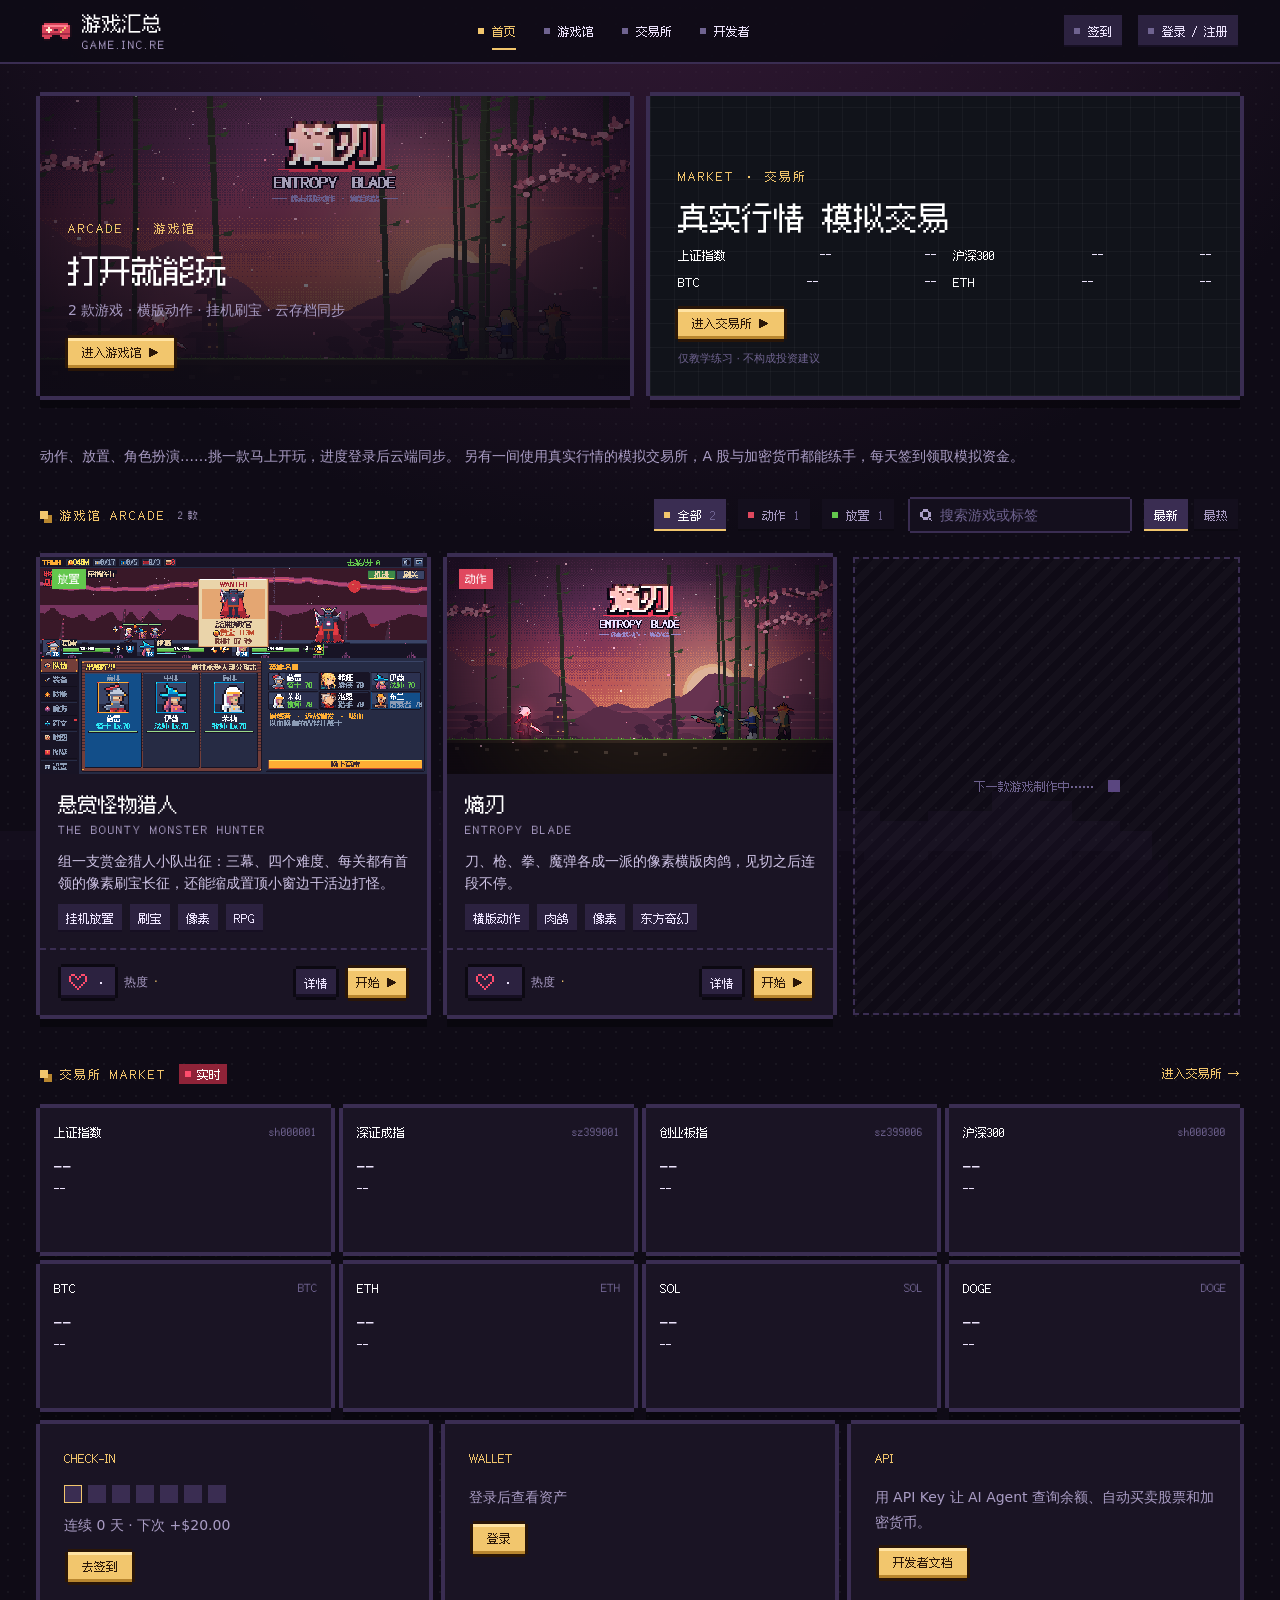
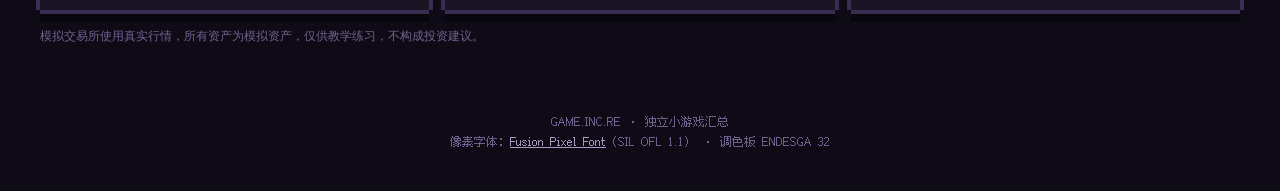
==== commit 17039b7a: "feat(v2-hub): games grid, market strip, tiles" ====
--- a/index.html
+++ b/index.html
@@ -67,6 +67,7 @@
     <section class="all" id="games" aria-labelledby="all-title">
       <p class="hub-intro">动作、放置、角色扮演……挑一款马上开玩，进度登录后云端同步。
         另有一间使用真实行情的模拟交易所，A 股与加密货币都能练手，每天签到领取模拟资金。</p>
+      <div class="games-header">
       <h2 class="sec px" id="all-title">游戏馆 ARCADE <small id="all-count"></small></h2>
       <div class="toolbar">
         <div class="chips" id="chips" role="group" aria-label="按分类筛选"></div>
@@ -75,9 +76,31 @@
           <div class="sort" id="sort" role="group" aria-label="排序"></div>
         </div>
       </div>
-      <div id="groups"></div>
+      </div>
+      <div class="games" id="groups"></div>
       <noscript><p class="empty">请开启 JavaScript 浏览游戏列表：<a href="entropy-blade/index.html">熵刃</a> · <a href="tbmh/index.html">悬赏怪物猎人</a></p></noscript>
-      <div class="slot px"><i></i>下一款游戏制作中……</div>
+    </section>
+    <section id="market" aria-labelledby="market-title">
+      <div class="market-heading">
+        <h2 class="sec px" id="market-title">交易所 MARKET <span class="live"><i></i>实时</span></h2>
+        <a class="px market-link" href="trade/index.html">进入交易所 →</a>
+      </div>
+      <div class="tickers" id="market-tickers"></div>
+      <div class="tiles">
+        <section class="tile frame">
+          <h3 class="px">CHECK-IN</h3><div class="tile-days" id="hub-checkin-days"></div>
+          <p id="hub-checkin-detail">连续 0 天 · 下次 +$20.00</p>
+          <a class="btn sm px" href="trade/index.html#/overview?checkin=1">去签到</a>
+        </section>
+        <section class="tile frame">
+          <h3 class="px">WALLET</h3><div id="hub-assets"></div>
+        </section>
+        <section class="tile frame">
+          <h3 class="px">API</h3><p>用 API Key 让 AI Agent 查询余额、自动买卖股票和加密货币。</p>
+          <a class="btn sm px" href="developer/index.html">开发者文档</a>
+        </section>
+      </div>
+      <p class="market-disclaimer">模拟交易所使用真实行情，所有资产为模拟资产，仅供教学练习，不构成投资建议。</p>
     </section>
   </main>
 
--- a/hub/site.css
+++ b/hub/site.css
@@ -387,3 +387,65 @@
   .door-note { line-height: 14px; }
   footer a { display: inline-flex; align-items: center; }
 }
+
+/* DESIGN §1.5–1.6：单一游戏网格、八张行情卡与三个功能块。 */
+.games-header { display: flex; flex-wrap: wrap; align-items: center; justify-content: space-between; gap: 16px; margin-bottom: 24px; }
+.games-header .sec, .games-header .toolbar { margin: 0; }
+.games-header .sec::after { display: none; }
+.games-header .toolbar { gap: 12px; }
+.games-header .search { width: 220px; }
+.games-header .search input { width: 100%; }
+.games { display: grid; grid-template-columns: repeat(auto-fill,minmax(340px,1fr)); grid-auto-rows: 1fr; gap: 20px; }
+.gcard { display: flex; flex-direction: column; min-width: 0; transition: transform 0.12s steps(2); }
+.gcard:hover { transform: translateY(-4px); box-shadow: 0 -4px 0 var(--line-hi), 0 4px 0 var(--line-hi),
+  -4px 0 0 var(--line-hi), 4px 0 0 var(--line-hi); }
+.gcard .c-cover img { aspect-ratio: 16 / 9; height: auto; }
+.game-category { position: absolute; top: 12px; left: 12px; padding: 4px 6px; font-size: 11px; line-height: 12px; color: #fff; }
+.gcard .badge { position: absolute; top: 12px; right: 12px; }
+.gcard .c-body { padding: 18px; gap: 0; background: var(--card); }
+.gcard h3 { margin: 0; font-size: 20px; line-height: 24px; color: #fff; font-weight: normal; }
+.game-en { display: block; font-size: 11px; line-height: 16px; color: var(--muted); letter-spacing: 2px; margin-top: 6px; }
+.gcard .pitch { font-size: 14px; color: #cfc4e6; line-height: 22px; margin: 12px 0 0; display: -webkit-box;
+  -webkit-box-orient: vertical; -webkit-line-clamp: 2; overflow: hidden; }
+.gcard .tags { margin-top: 12px; }
+.gcard .c-foot { padding: 14px 18px; gap: 6px; border-top: 2px dashed var(--line); flex-wrap: nowrap; }
+.gcard .heat { font-size: 12px; color: var(--muted); margin-right: auto; white-space: nowrap; }
+.gcard .heat svg { display: none; }
+.gcard .like, .gcard .ghost, .gcard .btn { margin: 3px; padding-left: 8px; padding-right: 8px; white-space: nowrap; }
+.games .slot { margin: 0; min-height: 0; text-align: center; }
+.door-quotes .tk-price { font-size: 12px; line-height: 16px; margin-top: 0; }
+.door-quotes .tk-change { line-height: 16px; }
+#market { margin-top: 48px; }
+.market-heading { display: flex; align-items: center; justify-content: space-between; gap: 16px; margin-bottom: 24px; }
+.market-heading .sec { margin: 0; }
+.market-link { color: var(--gold); font-size: 12px; text-decoration: none; white-space: nowrap; }
+.tickers { display: grid; grid-template-columns: repeat(4,minmax(0,1fr)); gap: 12px; }
+.tk { padding: 14px; text-decoration: none; min-width: 0; }
+.tk-heading { display: flex; justify-content: space-between; gap: 8px; }
+.tk-heading span { font-size: 12px; color: #fff; }
+.tk-heading small { font-size: 11px; color: var(--dim); }
+.tk-price { display: block; font-size: 18px; line-height: 24px; font-weight: normal; margin-top: 10px; color: var(--ink); }
+.tk-change { display: block; font-size: 12px; }
+.tk-spark { display: block; width: 100%; height: 32px; margin-top: 8px; shape-rendering: crispEdges; }
+.tiles { display: grid; grid-template-columns: repeat(3,minmax(0,1fr)); gap: 16px; margin-top: 16px; }
+.tile { padding: 24px; }
+.tile h3 { font-size: 12px; font-weight: normal; color: var(--gold); margin: 0 0 16px; }
+.tile p { font-size: 14px; color: var(--muted); margin: 10px 0; }
+.tile-days { display: flex; gap: 6px; }
+.tile-days i { width: 18px; height: 18px; background: var(--line); }
+.tile-days .taken { background: var(--gold); }
+.tile-days .today { outline: 1px solid var(--gold); outline-offset: -1px; }
+.tile-total { font-size: 24px; font-weight: normal; }
+.market-disclaimer { font-size: 12px; color: var(--dim); margin: 16px 0 0; }
+@media (max-width: 859px) {
+  .games { grid-template-columns: minmax(0,1fr); }
+  .games-header { align-items: flex-start; }
+  .games-header .toolbar { width: 100%; }
+  .tickers { grid-template-columns: none; grid-auto-flow: column; grid-auto-columns: 168px;
+    overflow-x: auto; scroll-snap-type: x mandatory; padding: 4px; margin: -4px; }
+  .tk { scroll-snap-align: start; }
+  .tiles { grid-template-columns: 1fr; }
+  .door h1, .door h2 { margin: 4px 0; }
+  .door .btn { margin-top: 12px; }
+}
+@media (prefers-reduced-motion: reduce) { .gcard { transition: none; } }
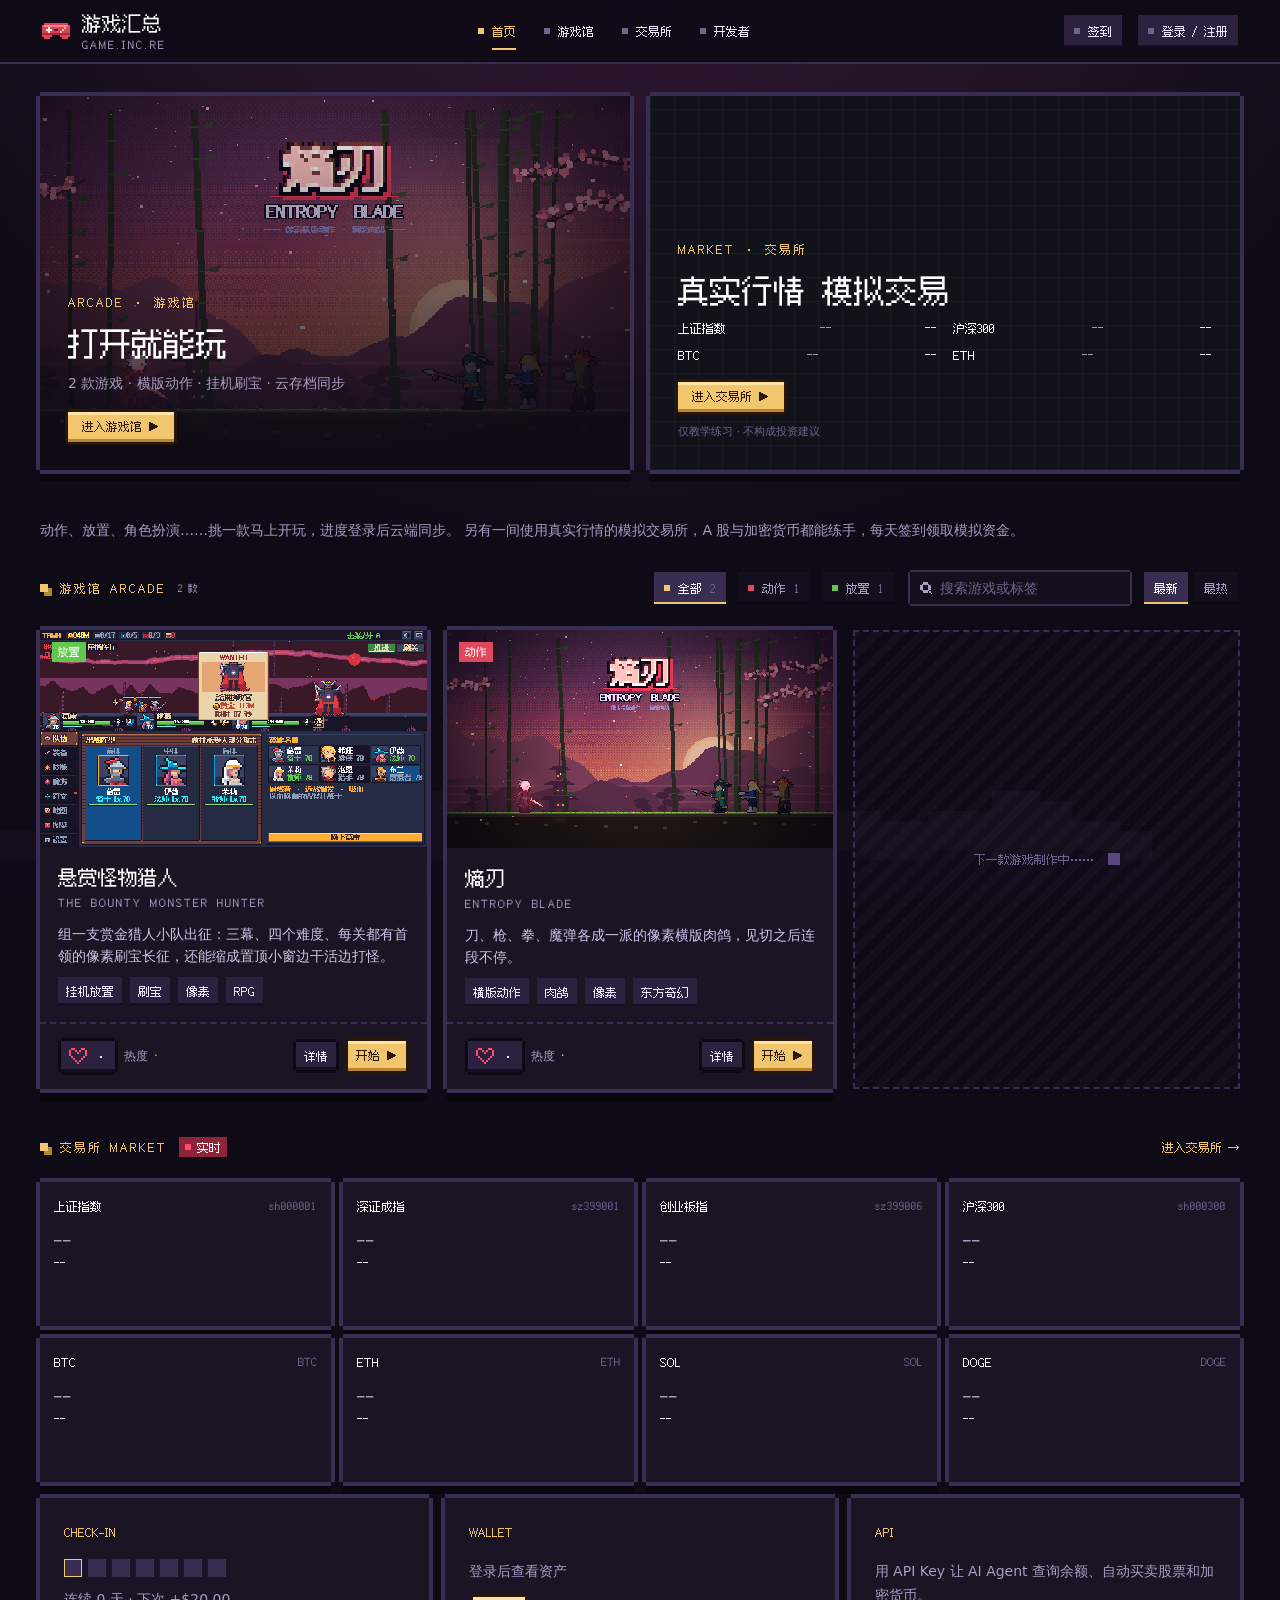
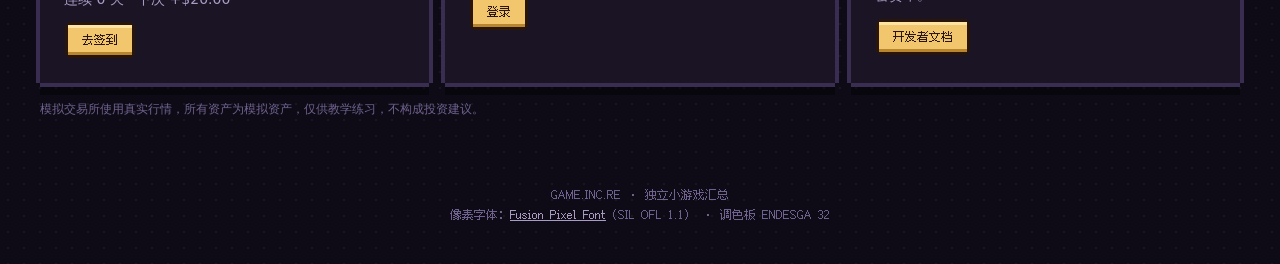
==== commit 9ce89c3d: "feat(account): shared key management and exchange drawer" ====
--- a/index.html
+++ b/index.html
@@ -17,6 +17,7 @@
 <link rel="apple-touch-icon" href="hub/icon-180.png">
 <link rel="preload" href="hub/fusion-pixel-12.woff2" as="font" type="font/woff2" crossorigin>
 <link rel="stylesheet" href="hub/site.css">
+  <link rel="stylesheet" href="hub/keys-ui.css">
 </head>
 <body>
 <div id="sky" aria-hidden="true"></div>
@@ -142,7 +143,7 @@
 <div class="toast" id="toast" role="status" aria-live="polite" hidden></div>
 <script src="hub/catalog.js"></script>
 <script src="hub/account-core.js"></script>
-<script src="hub/account-ui.js"></script>
+<script type="module" src="hub/account-ui.js"></script>
 <script src="hub/hub.js"></script>
 <script type="module" src="hub/xch.js"></script>
 <script>
--- a/hub/site.css
+++ b/hub/site.css
@@ -1,4 +1,12 @@
 /* Shared arcade styles; existing rules moved from index.html with unchanged values. */
+:root {
+  --k-text: var(--ink); --k-muted: var(--muted); --k-line: var(--line); --k-control: var(--well);
+  --k-surface: var(--card); --k-accent: var(--gold); --k-accent-ink: var(--bg); --k-warning: var(--gold);
+  --k-font: var(--sans); --k-title-font: var(--px); --k-radius: 0px; --k-overlay: rgba(0, 0, 0, .7);
+  --k-shadow: 0 -4px var(--line), 0 4px var(--line), -4px 0 var(--line), 4px 0 var(--line);
+}
+#hub-keys { margin: 24px 0 12px; }
+#acct-user > a { display: block; margin-bottom: 16px; color: var(--gold); }
   @font-face { font-family: 'FusionPixel'; src: url('fusion-pixel-12.woff2') format('woff2'); font-display: swap; }
   :root {
     --bg: #0f0b16; --ink: #efe6ff; --muted: #a99cc4; --dim: #6f6390;
@@ -339,7 +347,7 @@
 .bar-actions { display: flex; align-items: center; gap: 12px; }
 .bar-actions .acct { text-decoration: none; white-space: nowrap; }
 .doors { display: grid; grid-template-columns: 1fr 1fr; gap: 20px; margin: 32px 0 48px; }
-.door { position: relative; min-height: 300px; padding: 28px; overflow: hidden; display: flex;
+.door { position: relative; min-height: 340px; padding: 28px; overflow: hidden; display: flex;
   flex-direction: column; justify-content: flex-end; text-decoration: none; transition: transform 0.12s steps(2); }
 .door:hover { transform: translateY(-4px); box-shadow: 0 -4px 0 var(--line-hi), 0 4px 0 var(--line-hi),
   -4px 0 0 var(--line-hi), 4px 0 0 var(--line-hi); }
@@ -351,9 +359,10 @@
 .door h1, .door h2 { margin: 8px 0; font-size: 32px; line-height: 40px; font-weight: normal; color: #fff; }
 .door p { margin: 0; font-size: 14px; color: var(--muted); }
 .door .btn { margin: 16px 0 0; }
-.market-door { background: repeating-linear-gradient(0deg,rgba(255,255,255,0.035) 0 1px,transparent 1px 24px),
+.market-door { justify-content: space-between;
+  background: repeating-linear-gradient(0deg,rgba(255,255,255,0.035) 0 1px,transparent 1px 24px),
   repeating-linear-gradient(90deg,rgba(255,255,255,0.035) 0 1px,transparent 1px 24px), #11131A; }
-#door-chart { position: absolute; top: 20px; left: 0; width: 100%; height: 96px; shape-rendering: crispEdges; }
+#door-chart { width: 100%; height: 96px; flex-shrink: 0; margin-bottom: 16px; shape-rendering: crispEdges; }
 .door-quotes { display: grid; grid-template-columns: 1fr 1fr; gap: 6px 16px; font-size: 12px; }
 .door-quotes > div { display: flex; justify-content: space-between; gap: 6px; }
 .door-note { font-size: 11px; color: var(--dim); margin-top: 10px; }
@@ -370,9 +379,9 @@
   .site-nav a { min-height: 44px; min-width: 44px; flex: none; }
   .site-nav a[aria-current=page]::after { bottom: 5px; }
   .doors { grid-template-columns: 1fr; gap: 16px; }
-  .door { min-height: 220px; padding: 20px; }
+  .door { min-height: 280px; padding: 20px; }
   .door h1, .door h2 { font-size: 24px; line-height: 32px; }
-  #door-chart { top: 8px; height: 96px; opacity: 0.7; }
+  #door-chart { opacity: 0.7; }
   a, button, input, select, summary { min-height: 44px; min-width: 44px; }
   .bar-actions .acct { padding: 0 8px; height: 44px; transform: translateY(-4px); font-size: 11px; }
   .bar-actions .acct i { display: none; }
@@ -449,3 +458,65 @@
   .door .btn { margin-top: 12px; }
 }
 @media (prefers-reduced-motion: reduce) { .gcard { transition: none; } }
+
+/* DESIGN §3/5：开发者文档和密钥弹窗沿用像素 frame/btn/dlg，表格可在面板内滚动。 */
+.developer-main { padding-top: 32px; }
+.developer-intro { margin-bottom: 32px; }
+.developer-intro > small { color: var(--gold); font-size: 12px; letter-spacing: 2px; }
+.developer-intro h1 { font-size: 32px; line-height: 40px; font-weight: normal; color: #fff; margin: 16px 0; }
+.developer-intro p { font-size: 14px; line-height: 24px; color: var(--muted); max-width: 800px; }
+.keys-panel { padding: 24px; }
+.keys-heading { display: flex; align-items: center; justify-content: space-between; gap: 16px; }
+.keys-heading .sec { margin: 0; }
+.keys-heading .sec::after { display: none; }
+.keys-panel .msg:empty { margin: 0; min-height: 0; }
+.keys-panel .table-scroll { margin-top: 20px; }
+.table-scroll { overflow-x: auto; max-width: 100%; }
+.developer-table { width: 100%; border-collapse: collapse; font: 12px/20px var(--sans); text-align: left; }
+.developer-table th { color: var(--muted); font-weight: normal; padding: 10px 12px; }
+.developer-table td { padding: 12px; border-top: 2px dashed var(--line); vertical-align: middle; }
+.developer-table th, .developer-table td { white-space: nowrap; }
+.developer-table code { font: 12px/20px monospace; }
+.key-scopes, .key-actions { display: flex; align-items: center; gap: 8px; }
+.key-scope { padding: 4px 6px; background: var(--chip); color: var(--gold); font-size: 11px; }
+.key-inactive { color: var(--dim); }
+.docs-layout { display: grid; grid-template-columns: 200px minmax(0,1fr); gap: 32px; margin-top: 48px; }
+.docs-nav { position: sticky; top: 88px; align-self: start; width: 200px; display: grid; }
+.docs-nav a { display: flex; align-items: center; min-height: 40px; text-decoration: none; font-size: 12px; color: var(--muted); }
+.docs-nav a:hover { color: var(--gold); }
+.docs-body { min-width: 0; }
+.doc-section { scroll-margin-top: 120px; margin-bottom: 40px; }
+.doc-section h2 { font-size: 24px; line-height: 32px; font-weight: normal; color: var(--gold); margin: 0 0 16px; }
+.doc-section p { font-size: 14px; line-height: 24px; color: var(--muted); overflow-wrap: anywhere; }
+.doc-section h4 { margin: 16px 0 10px; font-weight: normal; font-size: 12px; color: var(--muted); }
+.doc-code { position: relative; background: #0c0912; padding: 16px; }
+.doc-code > button { position: absolute; top: 8px; right: 8px; min-height: 28px; }
+.doc-code pre { margin: 0; padding-top: 24px; overflow-x: auto; font: 13px/20px monospace; }
+.doc-sample { border-bottom: 2px dashed var(--line); padding: 8px 0 16px; }
+.doc-sample summary { cursor: pointer; font-size: 14px; line-height: 24px; color: var(--ink); padding: 8px 0; }
+.doc-source { font-size: 12px; color: var(--dim); }
+.key-dialog { width: min(560px,100% - 40px); }
+.log-dialog { width: min(1000px,100% - 40px); }
+.key-dialog .dlg-in, .log-dialog .dlg-in, #acct .dlg-in { max-height: calc(100dvh - 40px); overflow-y: auto; }
+.key-options { border: 0; padding: 0; margin: 20px 0 0; min-width: 0; }
+.key-options legend { font-size: 12px; color: var(--muted); margin-bottom: 8px; }
+.key-options > label, .key-consent { display: flex; align-items: center; gap: 10px; font-size: 14px; line-height: 22px; }
+.key-options input, .key-consent input { accent-color: var(--gold); flex: none; }
+.key-expiry { display: flex; flex-wrap: wrap; gap: 16px; font-size: 14px; }
+.key-expiry label { display: flex; align-items: center; gap: 6px; }
+.key-consent { margin-top: 24px; }
+.key-secret { font: 14px/24px monospace; background: #0c0912; padding: 16px; margin: 24px 2px 16px;
+  overflow-wrap: anywhere; box-shadow: 0 -2px 0 var(--line), 0 2px 0 var(--line), -2px 0 0 var(--line), 2px 0 0 var(--line); }
+.key-warning { color: var(--gold); font-size: 14px; line-height: 24px; }
+@media (max-width: 1023px) {
+  .docs-layout { display: block; }
+  .docs-nav { display: none; }
+}
+@media (max-width: 859px) {
+  .doc-code > button { min-height: 44px; }
+  .doc-code pre { padding-top: 36px; }
+  .key-options label, .key-consent { min-height: 44px; }
+  .key-dialog .dlg-in, .log-dialog .dlg-in { padding: 24px 20px; }
+  .keys-panel { padding: 24px; }
+  .key-expiry { gap: 8px; }
+}
--- a/hub/keys-ui.css
+++ b/hub/keys-ui.css
@@ -0,0 +1,52 @@
+/* ACCOUNT：共享组件仅消费 --k-*；配色、字体与边框由宿主提供。 */
+.k-ui { color: var(--k-text); font: 13px/1.6 var(--k-font); min-width: 0; }
+.k-ui * { box-sizing: border-box; }
+.k-ui h2, .k-ui h3, .k-ui legend { font-family: var(--k-title-font); margin: 0; }
+.k-heading { display: flex; align-items: center; justify-content: space-between; gap: 12px; margin-bottom: 12px; }
+.k-button { font: inherit; color: var(--k-text); background: var(--k-control); border: 1px solid var(--k-line);
+  border-radius: var(--k-radius); min-height: 36px; padding: 6px 10px; cursor: pointer; }
+.k-button:hover { border-color: var(--k-accent); }
+.k-button:focus-visible { outline: 2px solid var(--k-accent); outline-offset: 2px; }
+.k-button:disabled { opacity: .5; cursor: default; }
+.k-primary { background: var(--k-accent); color: var(--k-accent-ink); font-family: var(--k-title-font); }
+.k-status { color: var(--k-muted); overflow-wrap: anywhere; }
+.k-table-scroll { overflow-x: auto; max-width: 100%; }
+.k-table { width: 100%; border-collapse: collapse; text-align: left; }
+.k-table th, .k-table td { padding: 8px; border-bottom: 1px solid var(--k-line); overflow-wrap: anywhere; }
+.k-table th { color: var(--k-muted); font-weight: normal; white-space: nowrap; }
+.k-table code { color: var(--k-accent); }
+.k-group { color: var(--k-accent); font-family: var(--k-title-font); }
+.k-actions { display: flex; flex-wrap: wrap; gap: 8px; margin: 8px 0; }
+.k-scope { color: var(--k-accent); }
+.k-dialog { color: var(--k-text); background: var(--k-surface); border: 1px solid var(--k-line);
+  border-radius: var(--k-radius); width: min(740px, calc(100% - 24px)); max-height: calc(100dvh - 32px);
+  padding: 0; font: 13px/1.6 var(--k-font); box-shadow: var(--k-shadow); }
+.k-dialog::backdrop { background: var(--k-overlay); }
+.k-dialog-in { padding: 20px; min-width: 0; }
+.k-form { display: grid; gap: 12px; }
+.k-field { display: grid; gap: 6px; }
+.k-ui input:not([type=radio]):not([type=checkbox]), .k-ui select, .k-ui textarea {
+  color: var(--k-text); background: var(--k-control); border: 1px solid var(--k-line); border-radius: var(--k-radius);
+  padding: 8px; width: 100%; min-width: 0; font: inherit; }
+.k-ui input:focus, .k-ui select:focus, .k-ui textarea:focus { outline: 1px solid var(--k-accent); }
+.k-ui input[type=radio], .k-ui input[type=checkbox] { accent-color: var(--k-accent); }
+.k-options { display: grid; gap: 8px; border: 1px solid var(--k-line); padding: 12px; min-width: 0; }
+.k-options label, .k-consent { display: flex; align-items: flex-start; gap: 8px; }
+.k-warning { color: var(--k-warning); background: var(--k-control); border-left: 3px solid var(--k-warning); padding: 12px; }
+.k-secret-line { display: flex; align-items: center; flex-wrap: wrap; gap: 8px; margin: 12px 0; }
+.k-secret { font-family: monospace; overflow-wrap: anywhere; min-width: 0; flex: 1 1 180px; }
+.k-ui .k-prompt { height: 320px; resize: vertical; font: 12px/1.6 monospace; }
+.k-compact .k-table thead { display: none; }
+.k-compact .k-table tr { display: flex; flex-wrap: wrap; gap: 4px; border-bottom: 1px solid var(--k-line); padding: 8px 0; }
+.k-compact .k-table td { border: 0; padding: 2px 4px; }
+.k-compact .k-table td:first-child, .k-compact .k-table td:last-child { width: 100%; }
+.k-compact .k-table td:nth-child(4), .k-compact .k-table td:nth-child(5) { color: var(--k-muted); font-size: 11px; }
+@media (max-width: 767px) {
+  .k-heading { gap: 8px; }
+  .k-button { min-height: 40px; }
+  .k-dialog-in { padding: 16px; }
+  .k-table thead { display: none; }
+  .k-table tr { display: flex; flex-wrap: wrap; border-bottom: 1px solid var(--k-line); padding: 8px 0; }
+  .k-table td { border: 0; padding: 2px 4px; }
+  .k-table td:first-child, .k-table td:last-child { width: 100%; }
+}
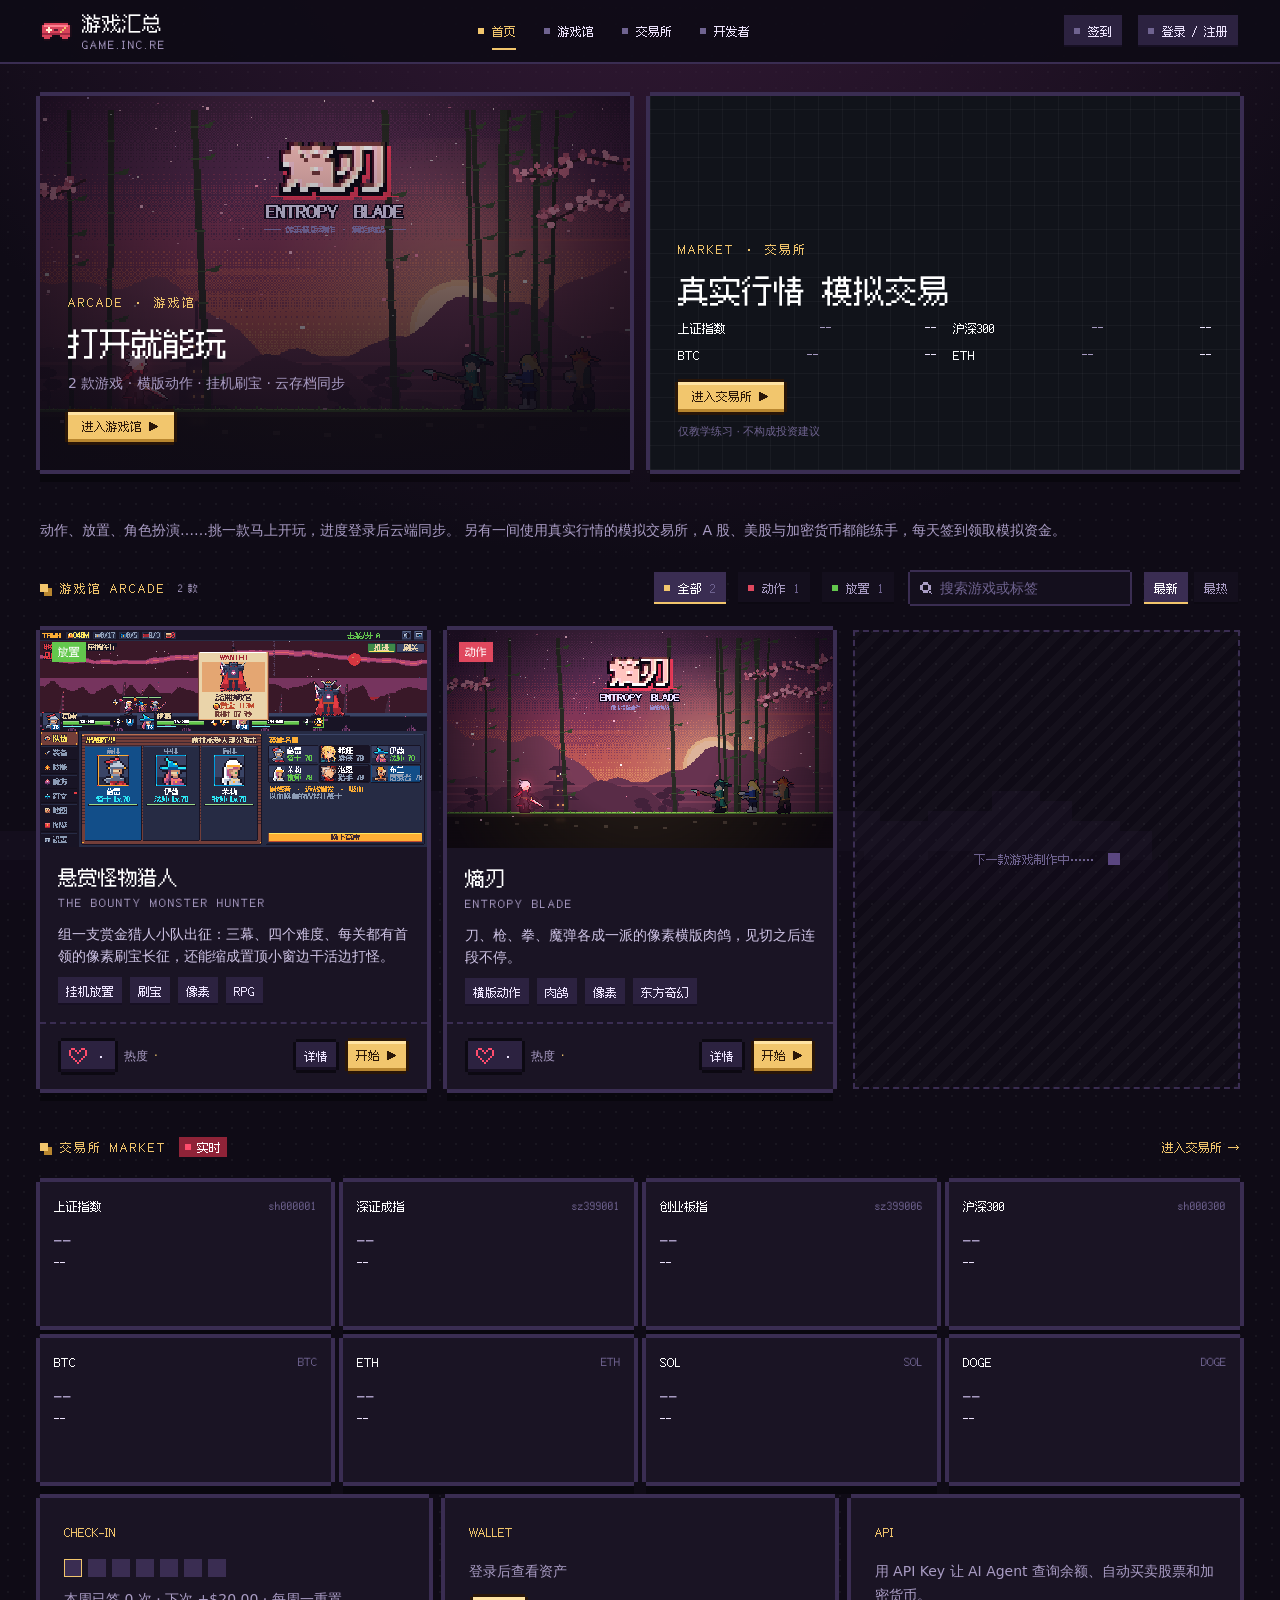
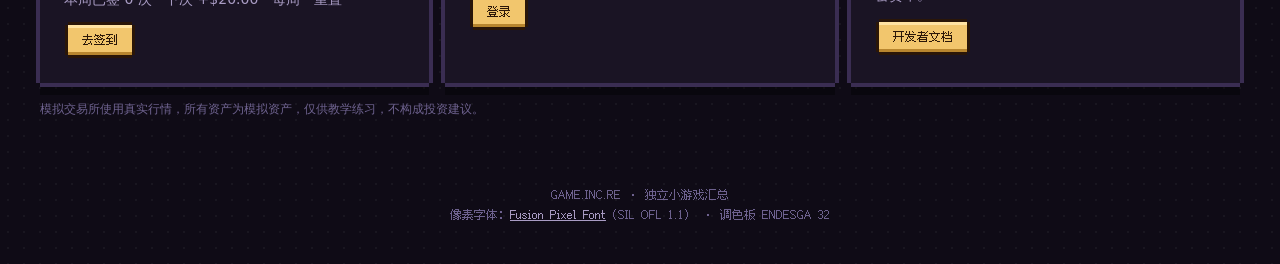
==== commit 8434e8bd: "Add US stocks settled in USD New usstock account and pages (#/usstock list, #/us/TICKER) for a white" ====
--- a/index.html
+++ b/index.html
@@ -67,7 +67,7 @@
   <main>
     <section class="all" id="games" aria-labelledby="all-title">
       <p class="hub-intro">动作、放置、角色扮演……挑一款马上开玩，进度登录后云端同步。
-        另有一间使用真实行情的模拟交易所，A 股与加密货币都能练手，每天签到领取模拟资金。</p>
+        另有一间使用真实行情的模拟交易所，A 股、美股与加密货币都能练手，每天签到领取模拟资金。</p>
       <div class="games-header">
       <h2 class="sec px" id="all-title">游戏馆 ARCADE <small id="all-count"></small></h2>
       <div class="toolbar">
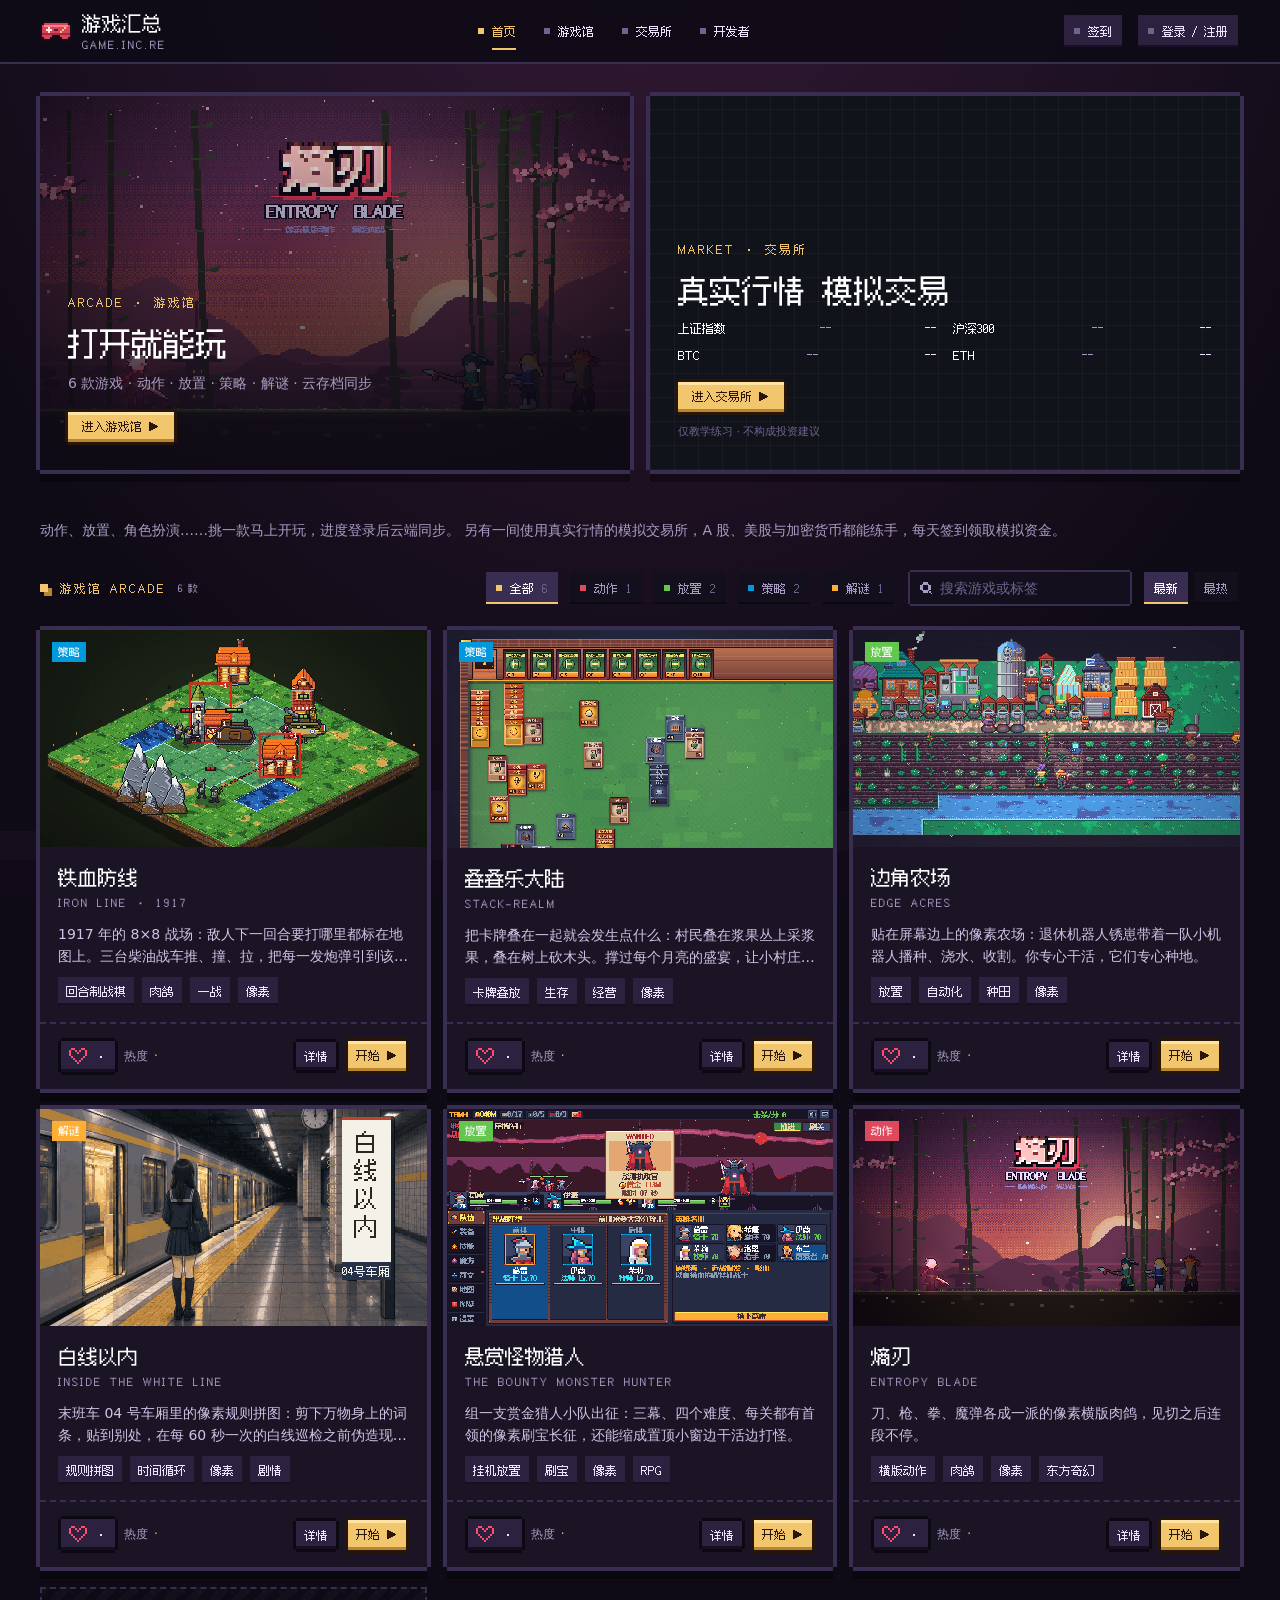
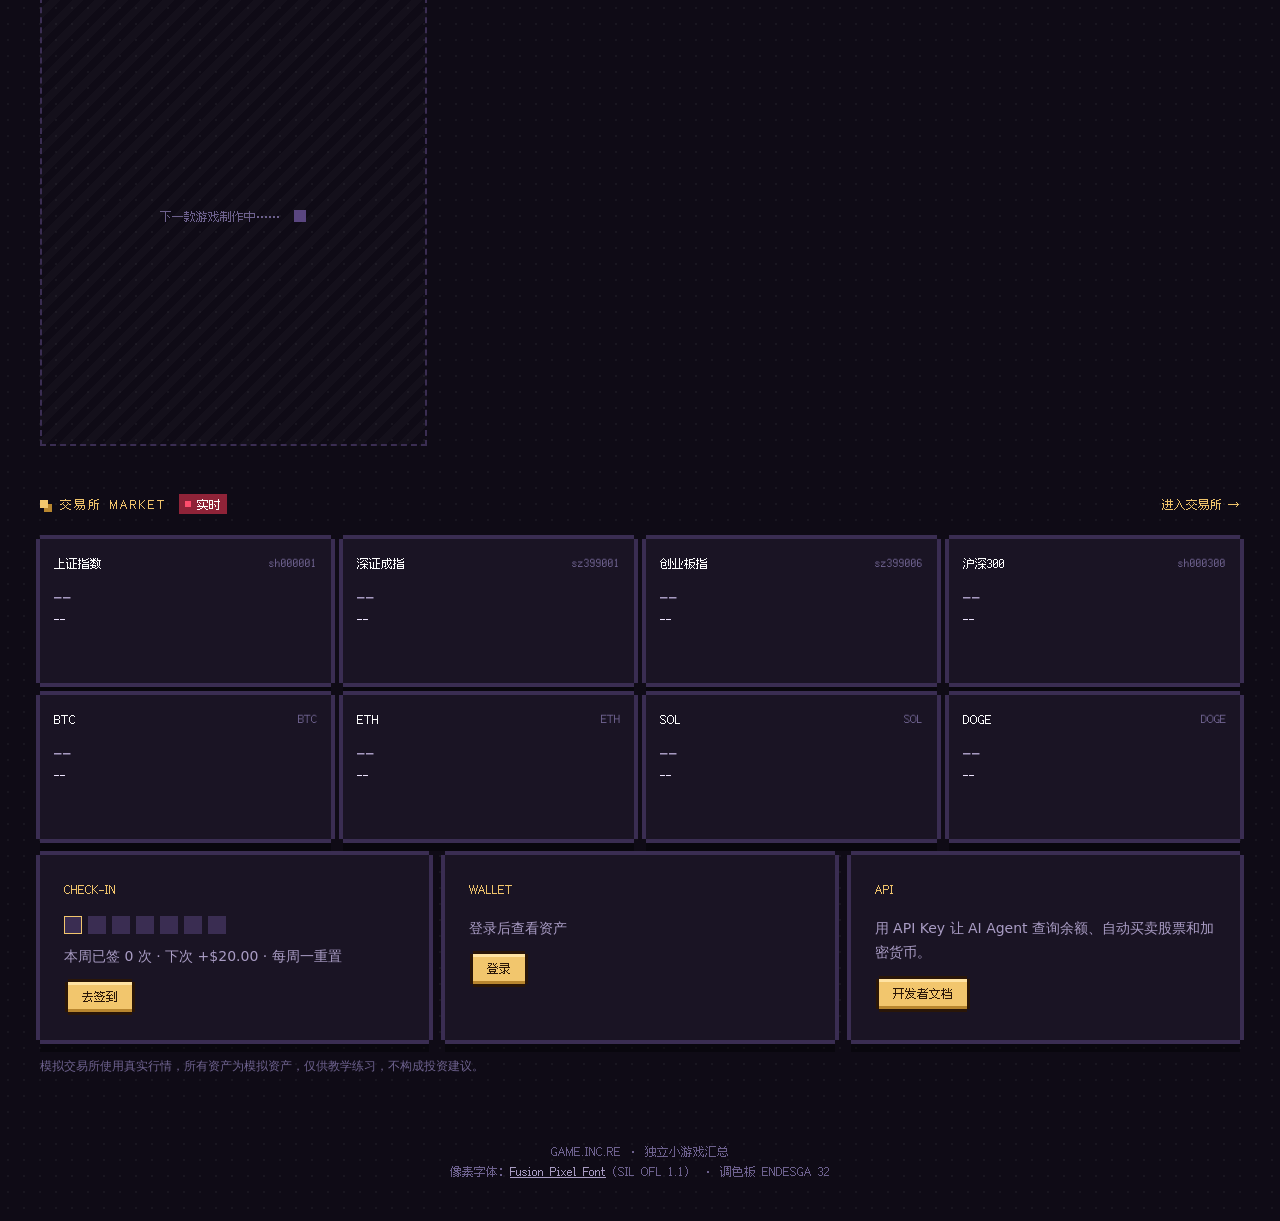
==== commit 433d1310: "Add 边角农场, 叠叠乐大陆 and 铁血防线 with account cloud saves and leaderboards - hub/game-cloud.js: shared cloud" ====
--- a/index.html
+++ b/index.html
@@ -4,7 +4,7 @@
 <meta charset="utf-8">
 <meta name="viewport" content="width=device-width, initial-scale=1, viewport-fit=cover">
 <title>游戏汇总 · GAME.INC.RE</title>
-<meta name="description" content="打开就能玩的独立小游戏合集：像素横版动作肉鸽《熵刃》、像素挂机刷宝《悬赏怪物猎人》，更多游戏持续更新。电脑键盘、手柄、手机触屏都能玩。">
+<meta name="description" content="打开就能玩的独立小游戏合集：像素横版动作肉鸽《熵刃》、像素挂机刷宝《悬赏怪物猎人》、规则拼图《白线以内》、贴在屏幕边上的放置农场《边角农场》、卡牌叠放生存《叠叠乐大陆》、一战回合制战棋《铁血防线》，更多游戏持续更新。电脑键盘、手柄、手机触屏都能玩。">
 <meta name="theme-color" content="#0f0b16">
 <meta property="og:type" content="website">
 <meta property="og:site_name" content="游戏汇总 · GAME.INC.RE">
@@ -50,7 +50,7 @@
       <img src="hub/entropy-blade-cover.png" alt="" width="960" height="540">
       <div class="door-content">
         <small class="px">ARCADE · 游戏馆</small><h1 class="px">打开就能玩</h1>
-        <p id="door-count">横版动作 · 挂机刷宝 · 云存档同步</p>
+        <p id="door-count">动作 · 放置 · 策略 · 解谜 · 云存档同步</p>
         <span class="btn sm px">进入游戏馆 ▶</span>
       </div>
     </a>
@@ -79,7 +79,7 @@
       </div>
       </div>
       <div class="games" id="groups"></div>
-      <noscript><p class="empty">请开启 JavaScript 浏览游戏列表：<a href="entropy-blade/index.html">熵刃</a> · <a href="tbmh/index.html">悬赏怪物猎人</a></p></noscript>
+      <noscript><p class="empty">请开启 JavaScript 浏览游戏列表：<a href="entropy-blade/index.html">熵刃</a> · <a href="tbmh/index.html">悬赏怪物猎人</a> · <a href="whiteline/index.html">白线以内</a> · <a href="edge-acres/index.html">边角农场</a> · <a href="stack-realm/index.html">叠叠乐大陆</a> · <a href="iron-line-1917/index.html">铁血防线</a></p></noscript>
     </section>
     <section id="market" aria-labelledby="market-title">
       <div class="market-heading">
@@ -90,7 +90,7 @@
       <div class="tiles">
         <section class="tile frame">
           <h3 class="px">CHECK-IN</h3><div class="tile-days" id="hub-checkin-days"></div>
-          <p id="hub-checkin-detail">连续 0 天 · 下次 +$20.00</p>
+          <p id="hub-checkin-detail">本周已签 0 次 · 下次 +$20.00 · 每周一重置</p>
           <a class="btn sm px" href="trade/index.html#/overview?checkin=1">去签到</a>
         </section>
         <section class="tile frame">
--- a/hub/site.css
+++ b/hub/site.css
@@ -56,9 +56,7 @@
   .brand img { width: 48px; height: 48px; image-rendering: pixelated; }
   .brand b { display: block; font-size: 24px; line-height: 24px; font-weight: normal; color: #fff; }
   .brand small { display: block; font-size: 12px; line-height: 12px; margin-top: 6px; color: var(--muted); letter-spacing: 2px; }
-  .count { font-size: 12px; color: var(--muted); }
-  .count b { color: var(--gold); font-weight: normal; }
-  .top-r { display: flex; align-items: center; gap: 18px; }
+
   .acct { display: inline-flex; align-items: center; gap: 8px; margin: 2px; padding: 8px 10px; border: 0; font: 12px/12px var(--px); color: var(--ink); background: var(--chip); cursor: pointer;
           box-shadow: 0 -2px 0 0 var(--chip), 0 2px 0 0 #160f22; }
   .acct:hover, .acct:focus-visible { outline: 0; background: var(--line); box-shadow: 0 -2px 0 0 var(--line), 0 2px 0 0 #160f22; }
@@ -68,26 +66,6 @@
   .acct.warn i { background: var(--red); }
 
   /* 模拟交易所入口（规格 10.2），沿用汇总页像素组件。 */
-  .xch { margin: 8px 0 40px; }
-  .xch-card { display: grid; grid-template-columns: minmax(0, 1fr) minmax(0, 1.2fr);
-    gap: 24px; padding: 24px 28px; margin: 4px; }
-  .xch-text h3 { margin: 0; font-size: 24px; line-height: 24px; font-weight: normal; color: #fff; }
-  .xch-text p { margin: 14px 0 18px; color: var(--muted); font-size: 14px; }
-  .xch-tk { display: grid; grid-template-columns: repeat(2, minmax(0, 1fr)); gap: 4px;
-    margin: 0; padding: 0; list-style: none; align-content: center; }
-  .xch-tk li { display: grid; grid-template-columns: 1fr auto; gap: 6px 10px;
-    padding: 12px 14px; background: var(--well); }
-  .xch-tk a { display: contents; text-decoration: none; }
-  .xch-tk b { font: 12px/12px var(--px); font-weight: normal; color: #fff; }
-  .xch-tk .p { font: 12px/12px var(--px); color: var(--ink); text-align: right; }
-  .xch-tk .c { grid-column: 2; font: 12px/12px var(--px); text-align: right; }
-  .xch-tk .c.up { color: var(--up); } .xch-tk .c.down { color: var(--down); }
-  .xch-tk small { font: 12px/12px var(--px); color: var(--dim); }
-  @media (max-width: 860px) { .xch-card { grid-template-columns: 1fr; padding: 20px; } }
-
-  .intro { padding: 30px 0 30px; }
-  .intro h1 { margin: 0; font-size: 36px; line-height: 48px; font-weight: normal; color: #fff; text-shadow: 3px 3px 0 var(--red-d); }
-  .intro p { margin: 12px 0 0; max-width: 46em; color: var(--muted); }
 
   .sec { display: flex; align-items: center; gap: 12px; margin: 0 0 24px; font-size: 12px; line-height: 12px; font-weight: normal; color: var(--gold); letter-spacing: 2px; }
   .sec::before { content: ''; width: 8px; height: 8px; background: var(--gold); box-shadow: 4px 4px 0 var(--gold-d); }
@@ -130,29 +108,22 @@
   @keyframes pop { to { transform: translate(var(--dx), var(--dy)); opacity: 0; } }
 
   /* hot carousel */
-  .hot { margin-bottom: 56px; }
-  .car { position: relative; margin: 4px; }
-  .car-view { overflow: hidden; }
-  .car-track { display: flex; margin: 0; padding: 0; list-style: none; transition: transform 0.55s cubic-bezier(0.2, 0.8, 0.2, 1); }
-  .slide { flex: 0 0 100%; min-width: 0; display: grid; grid-template-columns: minmax(0, 1.55fr) minmax(0, 1fr); }
+
   .s-cover { position: relative; display: block; overflow: hidden; background: #000; }
   .s-cover img { width: 100%; height: 100%; aspect-ratio: 16 / 9; object-fit: cover; image-rendering: pixelated; transition: transform 0.3s steps(3); }
   .s-cover:hover img, .s-cover:focus-visible img { transform: scale(1.03); }
-  .rank { position: absolute; left: 14px; top: 14px; display: inline-flex; align-items: center; gap: 8px; padding: 6px 8px; font: 12px/12px var(--px); color: #2a1608; background: var(--gold);
-          box-shadow: 0 -2px 0 0 var(--gold), 0 2px 0 0 var(--gold-d), -2px 0 0 0 var(--gold), 2px 0 0 0 var(--gold); }
-  .rank b { font-weight: normal; color: var(--red-d); }
+
   .ribbon { position: absolute; right: 0; top: 18px; padding: 5px 10px 5px 14px; font: 12px/12px var(--px); color: #fff; background: var(--red); clip-path: polygon(8px 0, 100% 0, 100% 100%, 8px 100%, 0 50%); }
   .play { position: absolute; left: 50%; top: 50%; width: 72px; height: 72px; margin: -36px 0 0 -36px; background: rgba(15, 11, 22, 0.72); opacity: 0; transition: opacity 0.12s steps(2);
           box-shadow: 0 -4px 0 0 var(--gold), 0 4px 0 0 var(--gold), -4px 0 0 0 var(--gold), 4px 0 0 0 var(--gold); }
   .play svg { width: 100%; height: 100%; }
   .s-cover:hover .play, .s-cover:focus-visible .play, .c-cover:hover .play, .c-cover:focus-visible .play { opacity: 1; }
-  .s-info { display: flex; flex-direction: column; gap: 14px; padding: 24px 64px 22px 26px; background: linear-gradient(180deg, var(--card2), var(--card)); box-shadow: inset 4px 0 0 0 var(--c); min-width: 0; }
+
   .kicker { display: flex; flex-wrap: wrap; align-items: center; gap: 10px; font-size: 12px; line-height: 12px; color: var(--dim); }
   .badge { background: var(--red); color: #fff; padding: 4px 6px; box-shadow: 0 -2px 0 0 var(--red), 0 2px 0 0 var(--red-d); }
   .cat { display: inline-flex; align-items: center; gap: 6px; padding: 4px 6px; color: #fff; background: #140f1d; box-shadow: inset 0 -2px 0 0 var(--cc); }
   .cat::before { content: ''; width: 6px; height: 6px; background: var(--cc); }
-  .s-info h3 { margin: 0; font-size: 36px; line-height: 36px; font-weight: normal; color: #fff; }
-  .s-info h3 small, .card h3 small { display: block; margin-top: 10px; font-size: 12px; line-height: 12px; color: var(--c); letter-spacing: 3px; }
+
   .pitch { margin: 0; color: #cfc4e6; font-size: 15px; }
   .tags { display: flex; flex-wrap: wrap; gap: 8px; margin: 0; padding: 0; list-style: none; }
   .tags li { font-size: 12px; line-height: 12px; padding: 6px 8px; color: var(--ink); background: var(--chip); box-shadow: 0 -2px 0 0 var(--chip), 0 2px 0 0 #160f22; }
@@ -161,21 +132,6 @@
   .heat svg { width: 10px; height: 12px; }
   .heat b { color: var(--gold); font-weight: normal; }
   .acts { display: flex; flex-wrap: wrap; align-items: center; gap: 10px; margin-top: auto; padding-top: 4px; }
-  .car-btn { position: absolute; top: calc(50% - 44px); z-index: 2; width: 44px; height: 44px; padding: 10px; border: 0; cursor: pointer; background: rgba(15, 11, 22, 0.82);
-             box-shadow: 0 -3px 0 0 var(--line-hi), 0 3px 0 0 var(--line-hi), -3px 0 0 0 var(--line-hi), 3px 0 0 0 var(--line-hi); }
-  .car-btn:hover, .car-btn:focus-visible { outline: 0; background: var(--line); box-shadow: 0 -3px 0 0 var(--gold), 0 3px 0 0 var(--gold), -3px 0 0 0 var(--gold), 3px 0 0 0 var(--gold); }
-  .car-btn svg { display: block; width: 24px; height: 24px; }
-  .car-btn path { fill: var(--gold); }
-  .car-btn.prev { left: 14px; } .car-btn.next { right: 14px; }
-  .car-foot { display: flex; align-items: center; gap: 16px; padding: 12px 16px; background: var(--well); }
-  .car-dots { display: flex; gap: 6px; margin: 0; padding: 0; list-style: none; }
-  .car-dots button { display: block; width: 12px; height: 12px; padding: 0; border: 0; cursor: pointer; background: var(--line); transition: width 0.2s steps(4); }
-  .car-dots button[aria-current="true"] { width: 30px; background: var(--c, var(--gold)); }
-  .car-dots button:focus-visible { outline: 2px solid var(--gold); outline-offset: 2px; }
-  .car-bar { flex: 1; height: 4px; background: var(--chip); }
-  .car-bar i { display: block; height: 100%; width: 0; background: var(--gold); }
-  .car-num { font-size: 12px; line-height: 12px; color: var(--muted); }
-  .car-num b { color: #fff; font-weight: normal; }
 
   /* all games */
   .toolbar { display: flex; flex-wrap: wrap; align-items: center; justify-content: space-between; gap: 14px; margin: -8px 0 8px; }
@@ -194,29 +150,14 @@
   .search input::placeholder { color: var(--dim); }
   .sort { display: flex; gap: 2px; }
   .group { margin-top: 34px; }
-  .g-hd { display: flex; flex-wrap: wrap; align-items: baseline; gap: 6px 14px; margin: 0 0 18px; padding-bottom: 12px; box-shadow: inset 0 -2px 0 0 var(--line); }
-  .g-hd h3 { margin: 0; display: flex; align-items: center; gap: 10px; font-size: 24px; line-height: 24px; font-weight: normal; color: #fff; }
-  .g-hd h3::before { content: ''; width: 12px; height: 12px; background: var(--cc); box-shadow: 4px 4px 0 rgba(0, 0, 0, 0.4); }
-  .g-hd small { font-size: 12px; line-height: 12px; color: var(--cc); letter-spacing: 3px; }
-  .g-hd span { font-size: 12px; line-height: 12px; color: var(--muted); }
-  .g-hd p { flex-basis: 100%; margin: 0; font-size: 14px; line-height: 20px; color: var(--muted); }
-  .grid { display: grid; grid-template-columns: repeat(auto-fill, minmax(300px, 1fr)); gap: 24px; }
-  .card { display: flex; flex-direction: column; margin: 4px; transition: transform 0.12s steps(2), box-shadow 0.12s steps(2); }
-  .card:hover { transform: translateY(-4px); box-shadow: 0 -4px 0 0 var(--c), 0 4px 0 0 var(--c), -4px 0 0 0 var(--c), 4px 0 0 0 var(--c), 0 16px 0 0 rgba(0, 0, 0, 0.35); }
+
   .c-cover { position: relative; display: block; overflow: hidden; background: #000; }
   .c-cover img { width: 100%; aspect-ratio: 16 / 9; object-fit: cover; image-rendering: pixelated; transition: transform 0.3s steps(3); }
-  .card:hover .c-cover img { transform: scale(1.04); }
+
   .c-body { flex: 1; display: flex; flex-direction: column; gap: 12px; padding: 18px 18px 16px; background: linear-gradient(180deg, var(--card2), var(--card)); }
-  .c-top { display: flex; align-items: flex-start; justify-content: space-between; gap: 10px; }
-  .card h3 { margin: 0; font-size: 24px; line-height: 24px; font-weight: normal; color: #fff; }
-  .c-top .cat { flex: none; white-space: nowrap; }
+
   /* a category with a single game gets one wide card instead of a lone column */
-  .grid.solo { grid-template-columns: 1fr; }
-  .grid.solo .card { display: grid; grid-template-columns: minmax(0, 1.25fr) minmax(0, 1fr); }
-  .grid.solo .c-cover img { height: 100%; }
-  .grid.solo .c-body { padding: 22px 24px 20px; gap: 14px; }
-  .grid.solo .card .pitch { font-size: 15px; line-height: 24px; }
-  .card .pitch { font-size: 14px; line-height: 22px; }
+
   .c-foot { display: flex; flex-wrap: wrap; align-items: center; justify-content: space-between; gap: 8px; margin-top: auto; padding-top: 4px; }
   .c-foot div { display: flex; align-items: center; gap: 6px; }
   .empty { margin: 40px 0; padding: 30px; text-align: center; color: var(--muted); background: var(--well); }
@@ -303,21 +244,16 @@
   footer a { color: var(--muted); }
 
   @media (max-width: 900px) {
-    .slide, .gd-top, .grid.solo .card { grid-template-columns: 1fr; }
-    .s-info { padding: 20px 20px 18px; box-shadow: inset 0 4px 0 0 var(--c); }
+    .gd-top { grid-template-columns: 1fr; }
+
     .gd-side { box-shadow: inset 0 4px 0 0 var(--c); }
-    .car-btn { top: calc((100vw - 48px) * 9 / 32 - 22px); }
   }
   @media (max-width: 560px) {
     .wrap { width: calc(100% - 28px); }
     .top { padding-top: 20px; }
-    .count { display: none; }
-    .intro { padding: 22px 0 24px; }
-    .intro h1 { font-size: 24px; line-height: 36px; }
-    .s-info h3, .gd-side h2 { font-size: 24px; line-height: 24px; }
-    .car-btn { width: 36px; height: 36px; padding: 6px; }
-    .car-btn.prev { left: 8px; } .car-btn.next { right: 8px; }
-    .grid { grid-template-columns: 1fr; }
+
+    .gd-side h2 { font-size: 24px; line-height: 24px; }
+
     .search input { width: 9em; }
     .cast { padding: 14px 14px 12px; }
     .cast .sub { display: none; }
@@ -325,7 +261,7 @@
   }
   @media (prefers-reduced-motion: reduce) {
     #sky i, .slot i, .live i { animation: none; opacity: 0.4; }
-    .car-track, .card, .c-cover img, .s-cover img, .btn, .car-dots button { transition: none; }
+    .c-cover img, .s-cover img, .btn { transition: none; }
   }
 
 /* DESIGN §1.2–1.4, §2：粘顶双层导航与游戏馆/交易所双门。 */
@@ -466,20 +402,11 @@
 .developer-intro h1 { font-size: 32px; line-height: 40px; font-weight: normal; color: #fff; margin: 16px 0; }
 .developer-intro p { font-size: 14px; line-height: 24px; color: var(--muted); max-width: 800px; }
 .keys-panel { padding: 24px; }
-.keys-heading { display: flex; align-items: center; justify-content: space-between; gap: 16px; }
-.keys-heading .sec { margin: 0; }
-.keys-heading .sec::after { display: none; }
+
 .keys-panel .msg:empty { margin: 0; min-height: 0; }
 .keys-panel .table-scroll { margin-top: 20px; }
 .table-scroll { overflow-x: auto; max-width: 100%; }
-.developer-table { width: 100%; border-collapse: collapse; font: 12px/20px var(--sans); text-align: left; }
-.developer-table th { color: var(--muted); font-weight: normal; padding: 10px 12px; }
-.developer-table td { padding: 12px; border-top: 2px dashed var(--line); vertical-align: middle; }
-.developer-table th, .developer-table td { white-space: nowrap; }
-.developer-table code { font: 12px/20px monospace; }
-.key-scopes, .key-actions { display: flex; align-items: center; gap: 8px; }
-.key-scope { padding: 4px 6px; background: var(--chip); color: var(--gold); font-size: 11px; }
-.key-inactive { color: var(--dim); }
+
 .docs-layout { display: grid; grid-template-columns: 200px minmax(0,1fr); gap: 32px; margin-top: 48px; }
 .docs-nav { position: sticky; top: 88px; align-self: start; width: 200px; display: grid; }
 .docs-nav a { display: flex; align-items: center; min-height: 40px; text-decoration: none; font-size: 12px; color: var(--muted); }
@@ -495,16 +422,9 @@
 .doc-sample { border-bottom: 2px dashed var(--line); padding: 8px 0 16px; }
 .doc-sample summary { cursor: pointer; font-size: 14px; line-height: 24px; color: var(--ink); padding: 8px 0; }
 .doc-source { font-size: 12px; color: var(--dim); }
-.key-dialog { width: min(560px,100% - 40px); }
-.log-dialog { width: min(1000px,100% - 40px); }
-.key-dialog .dlg-in, .log-dialog .dlg-in, #acct .dlg-in { max-height: calc(100dvh - 40px); overflow-y: auto; }
-.key-options { border: 0; padding: 0; margin: 20px 0 0; min-width: 0; }
-.key-options legend { font-size: 12px; color: var(--muted); margin-bottom: 8px; }
-.key-options > label, .key-consent { display: flex; align-items: center; gap: 10px; font-size: 14px; line-height: 22px; }
-.key-options input, .key-consent input { accent-color: var(--gold); flex: none; }
-.key-expiry { display: flex; flex-wrap: wrap; gap: 16px; font-size: 14px; }
-.key-expiry label { display: flex; align-items: center; gap: 6px; }
-.key-consent { margin-top: 24px; }
+
+#acct .dlg-in { max-height: calc(100dvh - 40px); overflow-y: auto; }
+
 .key-secret { font: 14px/24px monospace; background: #0c0912; padding: 16px; margin: 24px 2px 16px;
   overflow-wrap: anywhere; box-shadow: 0 -2px 0 var(--line), 0 2px 0 var(--line), -2px 0 0 var(--line), 2px 0 0 var(--line); }
 .key-warning { color: var(--gold); font-size: 14px; line-height: 24px; }
@@ -515,8 +435,16 @@
 @media (max-width: 859px) {
   .doc-code > button { min-height: 44px; }
   .doc-code pre { padding-top: 36px; }
-  .key-options label, .key-consent { min-height: 44px; }
-  .key-dialog .dlg-in, .log-dialog .dlg-in { padding: 24px 20px; }
+
   .keys-panel { padding: 24px; }
-  .key-expiry { gap: 8px; }
-}
+}
+
+/* 排行榜（游戏详情） */
+.board { margin: 18px 0 0; }
+.board h3 { margin: 0 0 8px; font-size: 14px; font-weight: normal; color: var(--gold); }
+.board-rows { list-style: none; margin: 0; padding: 0; }
+.board-rows li { display: grid; grid-template-columns: 28px minmax(0, 1fr) auto; gap: 8px; align-items: baseline; padding: 4px 0; border-bottom: 1px dashed rgba(169, 156, 196, .25); }
+.board-rows li b { color: var(--gold); font-weight: normal; }
+.board-rows .who { overflow: hidden; text-overflow: ellipsis; white-space: nowrap; color: #fff; }
+.board-rows .what { color: var(--muted); font-size: 12px; text-align: right; }
+.board-note { color: var(--muted); font-size: 12px; display: block !important; border: 0 !important; }
